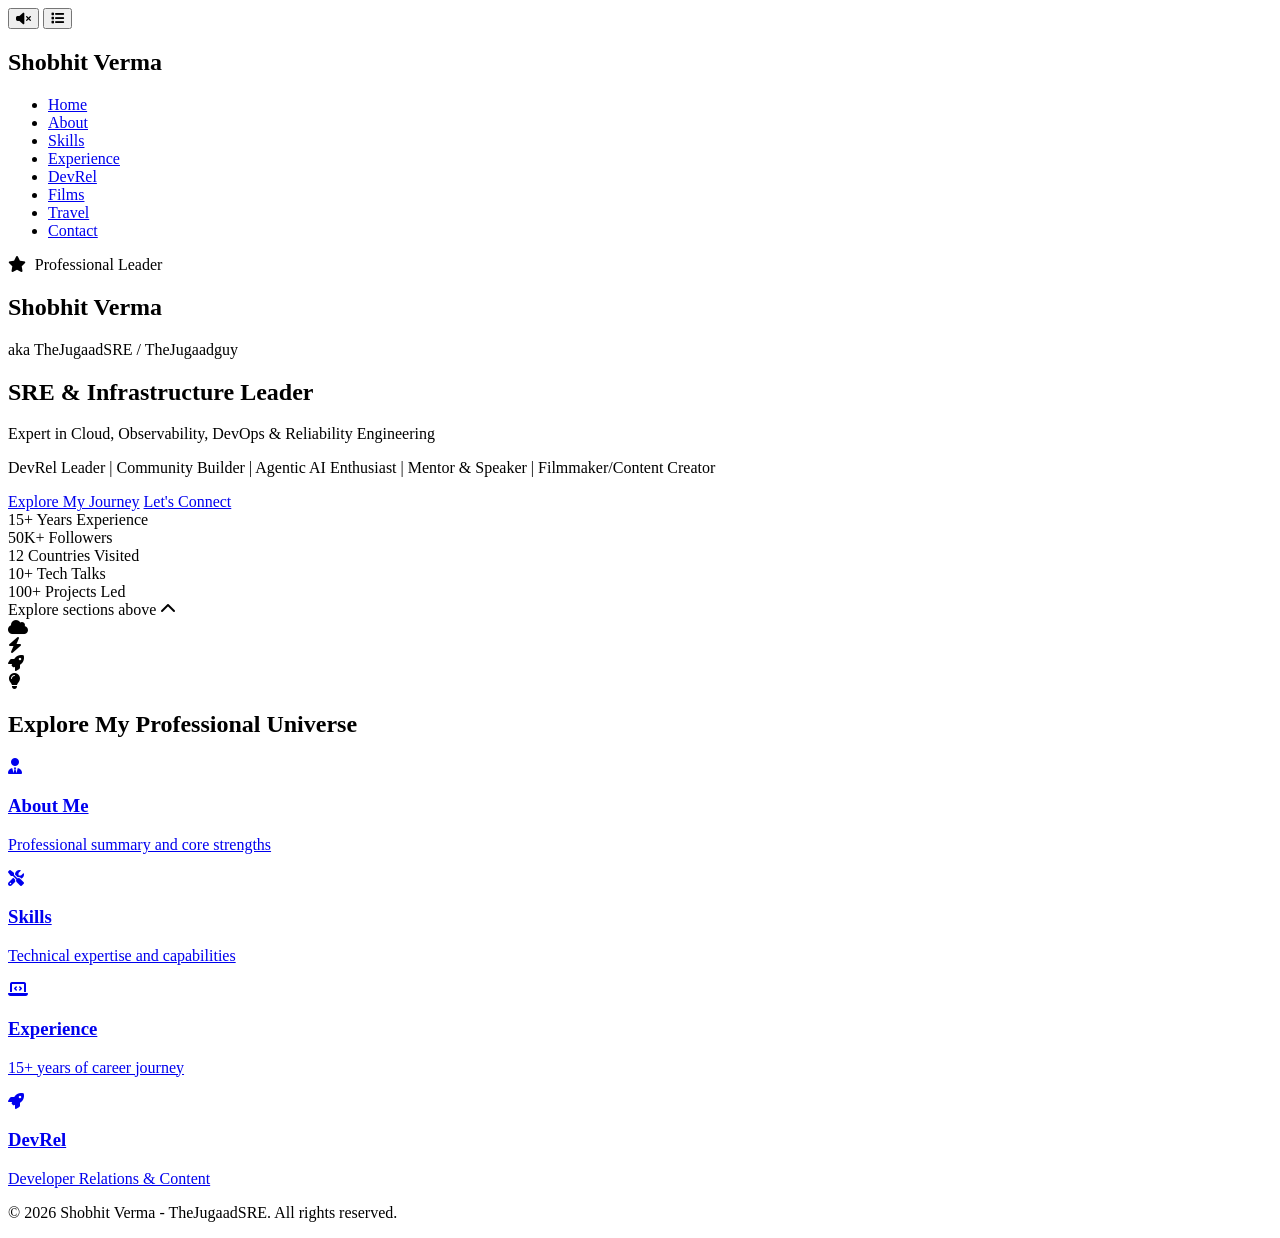
==== index.html @ 7d9fac4e "stats update, gmail privacy, linkedin handle, instagram count" ====
<!DOCTYPE html>
<html lang="en">
<head>
    <meta charset="UTF-8">
    <meta name="viewport" content="width=device-width, initial-scale=1.0">
    <title>Shobhit Verma - TheJugaadSRE | SRE Manager & Content Creator</title>
    <link rel="stylesheet" href="styles.css">
    <link href="https://cdnjs.cloudflare.com/ajax/libs/font-awesome/6.4.0/css/all.min.css" rel="stylesheet">
</head>
<body>
    <!-- Epic Cosmic Background -->
    <div class="cosmic-scene">
        <!-- Deep Space Background -->
        <div class="deep-space"></div>
        
        <!-- Distant Stars -->
        <div class="star-field">
            <div class="star"></div>
            <div class="star"></div>
            <div class="star"></div>
            <div class="star"></div>
            <div class="star"></div>
            <div class="star"></div>
            <div class="star"></div>
            <div class="star"></div>
            <div class="star"></div>
            <div class="star"></div>
            <div class="star"></div>
            <div class="star"></div>
            <div class="star"></div>
            <div class="star"></div>
            <div class="star"></div>
            <div class="star"></div>
            <div class="star"></div>
            <div class="star"></div>
            <div class="star"></div>
            <div class="star"></div>
        </div>
        
        <!-- Solar System -->
        <div class="solar-system">
            <!-- Sun -->
            <div class="sun">
                <div class="sun-core"></div>
                <div class="sun-corona"></div>
            </div>
            
            <!-- Planets -->
            <div class="planet mercury"></div>
            <div class="planet venus"></div>
            <div class="planet earth">
                <div class="moon"></div>
            </div>
            <div class="planet mars"></div>
            <div class="planet jupiter">
                <div class="jupiter-spot"></div>
            </div>
            <div class="planet saturn">
                <div class="saturn-rings"></div>
            </div>
            <div class="planet uranus"></div>
            <div class="planet neptune"></div>
            
            <!-- Asteroid Belt -->
            <div class="asteroid-belt">
                <div class="asteroid"></div>
                <div class="asteroid"></div>
                <div class="asteroid"></div>
                <div class="asteroid"></div>
                <div class="asteroid"></div>
            </div>
        </div>
        
        <!-- Wormhole -->
        <div class="wormhole">
            <div class="wormhole-entrance"></div>
            <div class="wormhole-tunnel"></div>
            <div class="wormhole-exit"></div>
            <div class="wormhole-energy"></div>
            <div class="wormhole-donut"></div>
        </div>
        
        <!-- Black Hole -->
        <div class="blackhole-system">
            <div class="gravitational-lensing"></div>
            <div class="accretion-disk"></div>
            <div class="blackhole-center"></div>
            <div class="event-horizon"></div>
            <div class="hawking-radiation"></div>
        </div>
        
        <!-- Space Phenomena -->
        <div class="nebula"></div>
        <div class="cosmic-dust"></div>
        
        <!-- Moving Elements -->
        <div class="space-particles">
            <div class="particle"></div>
            <div class="particle"></div>
            <div class="particle"></div>
            <div class="particle"></div>
            <div class="particle"></div>
            <div class="particle"></div>
            <div class="particle"></div>
            <div class="particle"></div>
            <div class="particle"></div>
            <div class="particle"></div>
            <div class="particle"></div>
            <div class="particle"></div>
            <div class="particle"></div>
            <div class="particle"></div>
            <div class="particle"></div>
        </div>
        
        <!-- Comets -->
        <div class="comet comet-1">
            <div class="comet-tail"></div>
        </div>
        <div class="comet comet-2">
            <div class="comet-tail"></div>
        </div>
    </div>

    <!-- Advanced Web Audio API System - No HTML5 audio elements needed -->
    
    <!-- Audio Control -->
    <div class="audio-control">
        <button id="audioToggle" class="audio-btn" title="Toggle Space Music">
            <i class="fas fa-volume-mute"></i>
        </button>
        <div class="music-playlist" id="musicPlaylist" style="display: none;">
            <div class="playlist-header"><i class="fas fa-music" style="margin-right:0.3rem;"></i> Cosmic Soundscapes</div>
            <div class="playlist-tracks">
                <div class="track-item" data-track="deep-space"><i class="fas fa-moon" style="margin-right:0.3rem;"></i> Deep Space Humming</div>
                <div class="track-item" data-track="cosmic-winds"><i class="fas fa-wind" style="margin-right:0.3rem;"></i> Cosmic Winds</div>
                <div class="track-item" data-track="stellar-harmony"><i class="fas fa-star" style="margin-right:0.3rem;"></i> Stellar Harmony</div>
                <div class="track-item" data-track="nebula-dreams"><i class="fas fa-star" style="margin-right:0.3rem;"></i> Nebula Dreams</div>
                <div class="track-item" data-track="quantum-pulse"><i class="fas fa-atom" style="margin-right:0.3rem;"></i> Quantum Pulse</div>
            </div>
        </div>
        <button id="playlistToggle" class="playlist-btn" title="Show Playlist">
            <i class="fas fa-list"></i>
        </button>
    </div>

    <!-- Navigation -->
    <nav class="navbar">
        <div class="nav-container">
            <div class="nav-logo">
                <h2>Shobhit Verma</h2>
            </div>
            <ul class="nav-menu">
                <li><a href="index.html">Home</a></li>
                <li><a href="about.html">About</a></li>
                <li><a href="skills.html">Skills</a></li>
                <li><a href="experience.html">Experience</a></li>
                <li><a href="devrel.html">DevRel</a></li>
                <li><a href="films.html">Films</a></li>
                <li><a href="travel.html">Travel</a></li>
                <li><a href="contact.html">Contact</a></li>
            </ul>
            <div class="hamburger">
                <span></span>
                <span></span>
                <span></span>
            </div>
        </div>
    </nav>

    <!-- Hero Section - Main Home Content -->
    <section id="home" class="hero">
        <div class="hero-content">
            <div class="hero-badge">
                <span class="badge-text"><i class="fas fa-star" style="margin-right:0.3rem;"></i> Professional Leader</span>
            </div>
            <h1>Shobhit Verma</h1>
            <div class="hero-brand">
                <span class="brand-aka">aka</span>
                <span class="brand-names">TheJugaadSRE / TheJugaadguy</span>
            </div>
            <h2 class="hero-subtitle">SRE & Infrastructure Leader</h2>
            <div class="hero-headline">
                <p class="headline-main">Expert in <span class="highlight">Cloud</span>, <span class="highlight">Observability</span>, <span class="highlight">DevOps</span> & <span class="highlight">Reliability Engineering</span></p>
                <!-- CHANGED: GenAI Enthusiast → Agentic AI Enthusiast -->
                <p class="headline-sub">DevRel Leader | Community Builder | Agentic AI Enthusiast | Mentor & Speaker | Filmmaker/Content Creator</p>
            </div>
            
            <div class="hero-cta">
                <a href="about.html" class="cta-primary">Explore My Journey</a>
                <a href="contact.html" class="cta-secondary">Let's Connect</a>
            </div>
            
            <div class="hero-stats">
                <div class="stat">
                    <span class="stat-number">15+</span>
                    <span class="stat-label">Years Experience</span>
                </div>
                <div class="stat">
                    <span class="stat-number">50K+</span>
                    <span class="stat-label">Followers</span>
                </div>
                <!-- CHANGED: 12 Countries Visited → 12 Countries Visited + 10+ Tech Talks -->
                <div class="stat">
                    <span class="stat-number">12</span>
                    <span class="stat-label">Countries Visited</span>
                </div>
                <div class="stat">
                    <span class="stat-number">10+</span>
                    <span class="stat-label">Tech Talks</span>
                </div>
                <div class="stat">
                    <span class="stat-number">100+</span>
                    <span class="stat-label">Projects Led</span>
                </div>
            </div>
            
            <div class="hero-scroll">
                <div class="scroll-indicator">
                    <span>Explore sections above</span>
                    <i class="fas fa-chevron-up"></i>
                </div>
            </div>
        </div>
        
        <!-- Floating elements for visual appeal -->
        <div class="floating-elements">
            <div class="float-item" data-speed="2"><i class="fas fa-cloud"></i></div>
            <div class="float-item" data-speed="3"><i class="fas fa-bolt"></i></div>
            <div class="float-item" data-speed="1.5"><i class="fas fa-rocket"></i></div>
            <div class="float-item" data-speed="2.5"><i class="fas fa-lightbulb"></i></div>
        </div>
    </section>

    <!-- Quick Navigation Cards -->
    <section class="quick-nav">
        <div class="container">
            <h2>Explore My Professional Universe</h2>
            <div class="nav-cards">
                <a href="about.html" class="nav-card">
                    <div class="card-icon"><i class="fas fa-user-tie"></i></div><h3>About Me</h3>
                    <p>Professional summary and core strengths</p>
                </a>
                <a href="skills.html" class="nav-card">
                    <div class="card-icon"><i class="fas fa-tools"></i></div><h3>Skills</h3>
                    <p>Technical expertise and capabilities</p>
                </a>
                <a href="experience.html" class="nav-card">
                    <div class="card-icon"><i class="fas fa-laptop-code"></i></div><h3>Experience</h3>
                    <p>15+ years of career journey</p>
                </a>
                <a href="devrel.html" class="nav-card">
                    <div class="card-icon"><i class="fas fa-rocket"></i></div><h3>DevRel</h3>
                    <p>Developer Relations & Content</p>
                </a>
            </div>
        </div>
    </section>

    <!-- Footer -->
    <footer class="footer">
        <div class="container">
            <p>&copy; 2026 Shobhit Verma - TheJugaadSRE. All rights reserved.</p>
        </div>
    </footer>

    <script src="script.js"></script>
    <script src="cosmic-audio.js"></script>
</body>
</html>
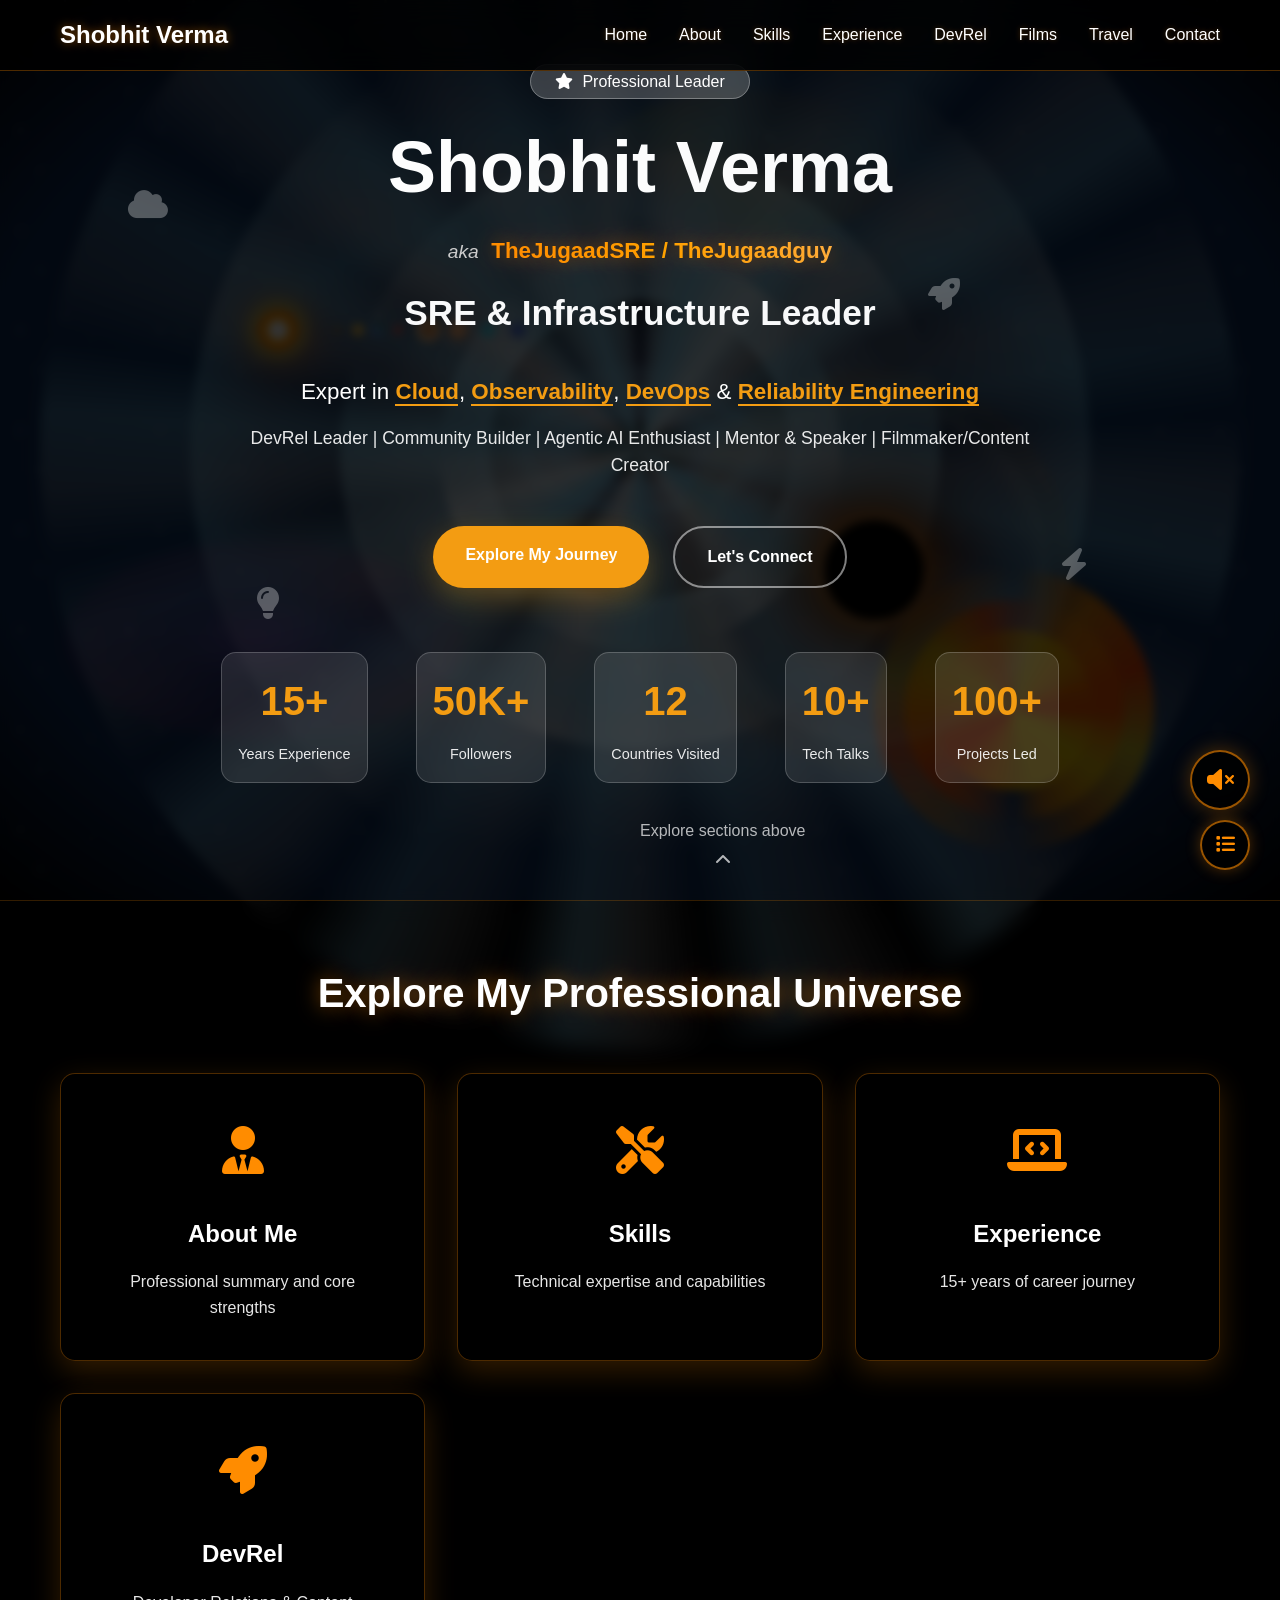
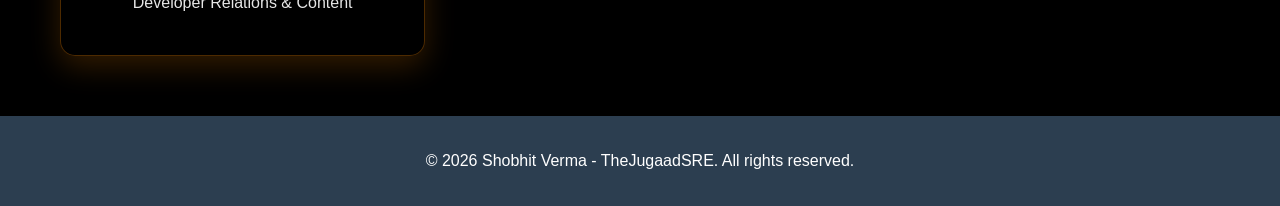
==== commit 5380c9b9: "update 3 files" ====
--- a/index.html
+++ b/index.html
@@ -265,5 +265,23 @@
 
     <script src="script.js"></script>
     <script src="cosmic-audio.js"></script>
+    <script>
+        // Hamburger nav fix
+        (function() {
+            var btn = document.getElementById('hamburger') || document.querySelector('.hamburger');
+            var menu = document.getElementById('navMenu') || document.querySelector('.nav-menu');
+            if (btn && menu) {
+                btn.addEventListener('click', function(e) {
+                    e.stopPropagation();
+                    menu.classList.toggle('active');
+                });
+                document.addEventListener('click', function(e) {
+                    if (!menu.contains(e.target) && !btn.contains(e.target)) {
+                        menu.classList.remove('active');
+                    }
+                });
+            }
+        })();
+    </script>
 </body>
 </html>
--- a/styles.css
+++ b/styles.css
@@ -0,0 +1,6156 @@
+﻿/* Reset and Base Styles */
+* {
+    margin: 0;
+    padding: 0;
+    box-sizing: border-box;
+    text-decoration: none !important;
+}
+
+html {
+    scroll-behavior: smooth;
+    overflow-x: hidden;
+}
+
+body {
+    overflow-x: hidden;
+    overscroll-behavior-y: none;
+}
+
+/* Force remove any strikethrough */
+body, body *, h1, h2, h3, h4, h5, h6, p, span, div, a, button {
+    text-decoration: none !important;
+}
+
+body {
+    font-family: 'Segoe UI', Tahoma, Geneva, Verdana, sans-serif;
+    line-height: 1.6;
+    color: #ffffff;
+    background: #000000;
+    overflow-x: hidden;
+    position: relative;
+    transition: all 0.8s ease;
+    min-height: 100vh;
+    text-decoration: none !important;
+    opacity: 1; /* Make website immediately visible */
+}
+
+/* Additional fix for strikethrough issue */
+* {
+    text-decoration-line: none !important;
+    text-decoration-style: none !important;
+    text-decoration-color: transparent !important;
+}
+
+html {
+    scroll-behavior: smooth;
+    overflow-x: hidden;
+}
+
+body {
+    overflow-x: hidden;
+    overscroll-behavior-y: none;
+}
+
+/* Mood Selection Popup - COMPLETELY REMOVED */
+.mood-popup {
+    display: none !important;
+    visibility: hidden !important;
+    opacity: 0 !important;
+    pointer-events: none !important;
+}
+
+.mood-popup.hidden {
+    display: none !important;
+}
+
+/* Remove all mood popup related styles since we don't need them */
+
+/* Theme Variations */
+body.theme-excited {
+    --primary-color: #ff4757;
+    --secondary-color: #ff6b7a;
+    --accent-color: #ff3742;
+}
+
+body.theme-curious {
+    --primary-color: #3742fa;
+    --secondary-color: #5352ed;
+    --accent-color: #2f3542;
+}
+
+body.theme-focused {
+    --primary-color: #2ed573;
+    --secondary-color: #7bed9f;
+    --accent-color: #1e90ff;
+}
+
+body.theme-creative {
+    --primary-color: #ff6348;
+    --secondary-color: #ff7675;
+    --accent-color: #fd79a8;
+}
+
+body.theme-peaceful {
+    --primary-color: #70a1ff;
+    --secondary-color: #5352ed;
+    --accent-color: #3742fa;
+}
+
+body.theme-adventurous {
+    --primary-color: #ffa502;
+    --secondary-color: #ff6348;
+    --accent-color: #ff4757;
+}
+
+body.theme-nostalgic {
+    --primary-color: #747d8c;
+    --secondary-color: #a4b0be;
+    --accent-color: #57606f;
+}
+
+body.theme-ambitious {
+    --primary-color: #ffd700;
+    --secondary-color: #ffb142;
+    --accent-color: #ff6348;
+}
+
+body.theme-contemplative {
+    --primary-color: #6c5ce7;
+    --secondary-color: #a29bfe;
+    --accent-color: #fd79a8;
+}
+
+body.theme-energetic {
+    --primary-color: #00d2d3;
+    --secondary-color: #7bed9f;
+    --accent-color: #2ed573;
+}
+
+/* Epic Cosmic Scene */
+.cosmic-scene {
+    position: fixed;
+    top: 0;
+    left: 0;
+    width: 100vw;
+    height: 100vh;
+    z-index: -10;
+    overflow: hidden;
+    display: block !important;
+    visibility: visible !important;
+    opacity: 1 !important;
+    background: radial-gradient(ellipse at center, 
+        #0a0a2e 0%, 
+        #16213e 25%, 
+        #0f3460 50%, 
+        #0e2954 75%, 
+        #000000 100%) !important;
+}
+
+/* Deep Space Background */
+.deep-space {
+    position: absolute;
+    width: 100%;
+    height: 100%;
+    background: 
+        radial-gradient(2px 2px at 20px 30px, #eee, transparent),
+        radial-gradient(2px 2px at 40px 70px, rgba(255,255,255,0.8), transparent),
+        radial-gradient(1px 1px at 90px 40px, #fff, transparent),
+        radial-gradient(1px 1px at 130px 80px, rgba(255,255,255,0.6), transparent),
+        radial-gradient(2px 2px at 160px 30px, #ddd, transparent);
+    background-repeat: repeat;
+    background-size: 200px 100px;
+    animation: starTwinkle 4s ease-in-out infinite alternate;
+}
+
+/* Star Field */
+.star-field {
+    position: absolute;
+    width: 100%;
+    height: 100%;
+}
+
+.star {
+    position: absolute;
+    background: white;
+    border-radius: 50%;
+    animation: starPulse 3s ease-in-out infinite alternate;
+}
+
+.star:nth-child(1) { width: 2px; height: 2px; top: 10%; left: 10%; animation-delay: 0s; }
+.star:nth-child(2) { width: 1px; height: 1px; top: 20%; left: 30%; animation-delay: 0.5s; }
+.star:nth-child(3) { width: 3px; height: 3px; top: 15%; left: 60%; animation-delay: 1s; }
+.star:nth-child(4) { width: 2px; height: 2px; top: 40%; left: 20%; animation-delay: 1.5s; }
+.star:nth-child(5) { width: 1px; height: 1px; top: 60%; left: 80%; animation-delay: 2s; }
+.star:nth-child(6) { width: 2px; height: 2px; top: 80%; left: 40%; animation-delay: 2.5s; }
+.star:nth-child(7) { width: 1px; height: 1px; top: 30%; left: 90%; animation-delay: 0.3s; }
+.star:nth-child(8) { width: 3px; height: 3px; top: 70%; left: 10%; animation-delay: 0.8s; }
+.star:nth-child(9) { width: 2px; height: 2px; top: 50%; left: 50%; animation-delay: 1.3s; }
+.star:nth-child(10) { width: 1px; height: 1px; top: 90%; left: 70%; animation-delay: 1.8s; }
+.star:nth-child(11) { width: 2px; height: 2px; top: 5%; left: 80%; animation-delay: 0.2s; }
+.star:nth-child(12) { width: 1px; height: 1px; top: 25%; left: 15%; animation-delay: 0.7s; }
+.star:nth-child(13) { width: 3px; height: 3px; top: 45%; left: 75%; animation-delay: 1.2s; }
+.star:nth-child(14) { width: 2px; height: 2px; top: 65%; left: 35%; animation-delay: 1.7s; }
+.star:nth-child(15) { width: 1px; height: 1px; top: 85%; left: 85%; animation-delay: 2.2s; }
+.star:nth-child(16) { width: 2px; height: 2px; top: 35%; left: 5%; animation-delay: 0.4s; }
+.star:nth-child(17) { width: 1px; height: 1px; top: 55%; left: 65%; animation-delay: 0.9s; }
+.star:nth-child(18) { width: 3px; height: 3px; top: 75%; left: 25%; animation-delay: 1.4s; }
+.star:nth-child(19) { width: 2px; height: 2px; top: 95%; left: 55%; animation-delay: 1.9s; }
+.star:nth-child(20) { width: 1px; height: 1px; top: 15%; left: 45%; animation-delay: 2.4s; }
+
+/* Solar System */
+.solar-system {
+    position: absolute;
+    top: 20%;
+    left: 10%;
+    width: 300px;
+    height: 300px;
+    animation: solarSystemRotation 60s linear infinite;
+    display: block !important;
+    visibility: visible !important;
+    opacity: 1 !important;
+    z-index: -5;
+    will-change: transform;
+    transform: translateZ(0);
+}
+
+/* Sun */
+.sun {
+    position: absolute;
+    top: 50%;
+    left: 50%;
+    width: 40px;
+    height: 40px;
+    transform: translate(-50%, -50%);
+    border-radius: 50%;
+    background: radial-gradient(circle, #ffeb3b 0%, #ff9800 50%, #ff5722 100%);
+    box-shadow: 
+        0 0 20px #ffeb3b,
+        0 0 40px #ff9800,
+        0 0 60px #ff5722;
+    animation: sunPulse 3s ease-in-out infinite alternate;
+}
+
+.sun-core {
+    position: absolute;
+    top: 50%;
+    left: 50%;
+    width: 20px;
+    height: 20px;
+    transform: translate(-50%, -50%);
+    border-radius: 50%;
+    background: #fff;
+    animation: sunCorePulse 2s ease-in-out infinite alternate;
+}
+
+.sun-corona {
+    position: absolute;
+    top: 50%;
+    left: 50%;
+    width: 60px;
+    height: 60px;
+    transform: translate(-50%, -50%);
+    border-radius: 50%;
+    background: radial-gradient(circle, transparent 60%, rgba(255, 235, 59, 0.3) 70%, transparent 80%);
+    animation: coronaFlicker 4s ease-in-out infinite;
+}
+
+/* Planets */
+.planet {
+    position: absolute;
+    border-radius: 50%;
+    top: 50%;
+    left: 50%;
+    transform-origin: center;
+}
+
+.mercury {
+    width: 8px;
+    height: 8px;
+    background: #8c7853;
+    animation: planetOrbit 10s linear infinite;
+    transform: translate(-50%, -50%) rotate(0deg) translateX(60px) rotate(0deg);
+}
+
+.venus {
+    width: 12px;
+    height: 12px;
+    background: #ffc649;
+    animation: planetOrbit 15s linear infinite;
+    transform: translate(-50%, -50%) rotate(0deg) translateX(80px) rotate(0deg);
+}
+
+.earth {
+    width: 14px;
+    height: 14px;
+    background: linear-gradient(45deg, #6b93d6 0%, #4d84c4 50%, #2e7d32 100%);
+    animation: planetOrbit 20s linear infinite;
+    transform: translate(-50%, -50%) rotate(0deg) translateX(100px) rotate(0deg);
+}
+
+.moon {
+    position: absolute;
+    width: 4px;
+    height: 4px;
+    background: #c0c0c0;
+    border-radius: 50%;
+    top: -10px;
+    left: 50%;
+    transform: translateX(-50%);
+    animation: moonOrbit 2s linear infinite;
+}
+
+.mars {
+    width: 10px;
+    height: 10px;
+    background: #cd5c5c;
+    animation: planetOrbit 25s linear infinite;
+    transform: translate(-50%, -50%) rotate(0deg) translateX(120px) rotate(0deg);
+}
+
+.jupiter {
+    width: 24px;
+    height: 24px;
+    background: linear-gradient(45deg, #d8ca9d 0%, #fab27b 50%, #c99039 100%);
+    animation: planetOrbit 35s linear infinite;
+    transform: translate(-50%, -50%) rotate(0deg) translateX(150px) rotate(0deg);
+}
+
+.jupiter-spot {
+    position: absolute;
+    width: 8px;
+    height: 6px;
+    background: #8b4513;
+    border-radius: 50%;
+    top: 40%;
+    left: 30%;
+    animation: jupiterStormRotation 3s linear infinite;
+}
+
+.saturn {
+    width: 20px;
+    height: 20px;
+    background: #fab27b;
+    animation: planetOrbit 45s linear infinite;
+    transform: translate(-50%, -50%) rotate(0deg) translateX(180px) rotate(0deg);
+}
+
+.saturn-rings {
+    position: absolute;
+    width: 35px;
+    height: 35px;
+    border: 2px solid rgba(255, 255, 255, 0.6);
+    border-radius: 50%;
+    top: 50%;
+    left: 50%;
+    transform: translate(-50%, -50%);
+    animation: ringsRotation 8s linear infinite;
+}
+
+.uranus {
+    width: 16px;
+    height: 16px;
+    background: #4fd0e7;
+    animation: planetOrbit 55s linear infinite;
+    transform: translate(-50%, -50%) rotate(0deg) translateX(210px) rotate(0deg);
+}
+
+.neptune {
+    width: 15px;
+    height: 15px;
+    background: #4b70dd;
+    animation: planetOrbit 65s linear infinite;
+    transform: translate(-50%, -50%) rotate(0deg) translateX(240px) rotate(0deg);
+}
+
+/* Asteroid Belt */
+.asteroid-belt {
+    position: absolute;
+    top: 50%;
+    left: 50%;
+    width: 280px;
+    height: 280px;
+    transform: translate(-50%, -50%);
+    border-radius: 50%;
+    animation: asteroidBeltRotation 30s linear infinite;
+}
+
+.asteroid {
+    position: absolute;
+    width: 3px;
+    height: 3px;
+    background: #8c7853;
+    border-radius: 50%;
+}
+
+.asteroid:nth-child(1) { top: 0%; left: 50%; }
+.asteroid:nth-child(2) { top: 25%; left: 85%; }
+.asteroid:nth-child(3) { top: 75%; left: 85%; }
+.asteroid:nth-child(4) { top: 100%; left: 50%; }
+.asteroid:nth-child(5) { top: 50%; left: 15%; }
+
+/* Theme-based Black Hole Variations */
+body.theme-excited .blackhole-background {
+    background: radial-gradient(circle at center, 
+        transparent 0%, transparent 15%, 
+        rgba(255, 71, 87, 0.2) 20%, rgba(255, 107, 122, 0.3) 25%, 
+        rgba(255, 55, 66, 0.4) 35%, rgba(139, 69, 19, 0.4) 50%, 
+        rgba(0, 0, 0, 0.8) 70%, #000000 100%);
+    animation-duration: 15s;
+}
+
+body.theme-curious .blackhole-background {
+    background: radial-gradient(circle at center, 
+        transparent 0%, transparent 15%, 
+        rgba(55, 66, 250, 0.2) 20%, rgba(83, 82, 237, 0.3) 25%, 
+        rgba(47, 53, 66, 0.4) 35%, rgba(25, 25, 112, 0.4) 50%, 
+        rgba(0, 0, 0, 0.8) 70%, #000000 100%);
+    animation-duration: 25s;
+}
+
+body.theme-focused .blackhole-background {
+    background: radial-gradient(circle at center, 
+        transparent 0%, transparent 15%, 
+        rgba(46, 213, 115, 0.2) 20%, rgba(123, 237, 159, 0.3) 25%, 
+        rgba(30, 144, 255, 0.4) 35%, rgba(25, 25, 112, 0.4) 50%, 
+        rgba(0, 0, 0, 0.8) 70%, #000000 100%);
+    animation-duration: 30s;
+}
+
+body.theme-creative .blackhole-background {
+    background: radial-gradient(circle at center, 
+        transparent 0%, transparent 15%, 
+        rgba(255, 99, 72, 0.2) 20%, rgba(255, 118, 117, 0.3) 25%, 
+        rgba(253, 121, 168, 0.4) 35%, rgba(139, 69, 19, 0.4) 50%, 
+        rgba(0, 0, 0, 0.8) 70%, #000000 100%);
+    animation-duration: 18s;
+}
+
+body.theme-peaceful .blackhole-background {
+    background: radial-gradient(circle at center, 
+        transparent 0%, transparent 15%, 
+        rgba(112, 161, 255, 0.2) 20%, rgba(83, 82, 237, 0.3) 25%, 
+        rgba(55, 66, 250, 0.4) 35%, rgba(25, 25, 112, 0.4) 50%, 
+        rgba(0, 0, 0, 0.8) 70%, #000000 100%);
+    animation-duration: 35s;
+}
+
+body.theme-adventurous .blackhole-background {
+    background: radial-gradient(circle at center, 
+        transparent 0%, transparent 15%, 
+        rgba(255, 165, 2, 0.2) 20%, rgba(255, 99, 72, 0.3) 25%, 
+        rgba(255, 71, 87, 0.4) 35%, rgba(139, 69, 19, 0.4) 50%, 
+        rgba(0, 0, 0, 0.8) 70%, #000000 100%);
+    animation-duration: 12s;
+}
+
+body.theme-nostalgic .blackhole-background {
+    background: radial-gradient(circle at center, 
+        transparent 0%, transparent 15%, 
+        rgba(116, 125, 140, 0.2) 20%, rgba(164, 176, 190, 0.3) 25%, 
+        rgba(87, 96, 111, 0.4) 35%, rgba(25, 25, 112, 0.4) 50%, 
+        rgba(0, 0, 0, 0.8) 70%, #000000 100%);
+    animation-duration: 40s;
+}
+
+body.theme-ambitious .blackhole-background {
+    background: radial-gradient(circle at center, 
+        transparent 0%, transparent 15%, 
+        rgba(255, 215, 0, 0.2) 20%, rgba(255, 177, 66, 0.3) 25%, 
+        rgba(255, 99, 72, 0.4) 35%, rgba(139, 69, 19, 0.4) 50%, 
+        rgba(0, 0, 0, 0.8) 70%, #000000 100%);
+    animation-duration: 10s;
+}
+
+body.theme-contemplative .blackhole-background {
+    background: radial-gradient(circle at center, 
+        transparent 0%, transparent 15%, 
+        rgba(108, 92, 231, 0.2) 20%, rgba(162, 155, 254, 0.3) 25%, 
+        rgba(253, 121, 168, 0.4) 35%, rgba(25, 25, 112, 0.4) 50%, 
+        rgba(0, 0, 0, 0.8) 70%, #000000 100%);
+    animation-duration: 45s;
+}
+
+body.theme-energetic .blackhole-background {
+    background: radial-gradient(circle at center, 
+        transparent 0%, transparent 15%, 
+        rgba(0, 210, 211, 0.2) 20%, rgba(123, 237, 159, 0.3) 25%, 
+        rgba(46, 213, 115, 0.4) 35%, rgba(25, 25, 112, 0.4) 50%, 
+        rgba(0, 0, 0, 0.8) 70%, #000000 100%);
+    animation-duration: 8s;
+}
+
+.blackhole-center {
+    position: absolute;
+    top: 50%;
+    left: 50%;
+    width: 300px;
+    height: 300px;
+    transform: translate(-50%, -50%);
+    background: radial-gradient(circle, 
+        #000000 0%, 
+        #000000 40%, 
+        rgba(0, 0, 0, 0.9) 50%, 
+        rgba(255, 140, 0, 0.1) 60%,
+        transparent 70%);
+    border-radius: 50%;
+    animation: blackholePulse 3s ease-in-out infinite alternate;
+    box-shadow: 
+        0 0 100px rgba(0, 0, 0, 1),
+        0 0 200px rgba(0, 0, 0, 0.8),
+        inset 0 0 100px rgba(0, 0, 0, 1);
+    display: block !important;
+    visibility: visible !important;
+    opacity: 1 !important;
+}
+
+.accretion-disk {
+    position: absolute;
+    top: 50%;
+    left: 50%;
+    width: 800px;
+    height: 800px;
+    transform: translate(-50%, -50%);
+    border-radius: 50%;
+    background: conic-gradient(
+        from 0deg,
+        transparent 0%,
+        rgba(255, 140, 0, 0.6) 10%,
+        rgba(255, 69, 0, 0.8) 20%,
+        rgba(255, 215, 0, 0.7) 30%,
+        rgba(255, 140, 0, 0.6) 40%,
+        transparent 50%,
+        rgba(255, 140, 0, 0.4) 60%,
+        rgba(255, 69, 0, 0.6) 70%,
+        rgba(255, 215, 0, 0.5) 80%,
+        rgba(255, 140, 0, 0.4) 90%,
+        transparent 100%
+    );
+    animation: accretionSpin 8s linear infinite;
+    filter: blur(2px);
+    will-change: transform;
+    transform: translateZ(0);
+}
+
+.accretion-disk::before {
+    content: '';
+    position: absolute;
+    top: 50%;
+    left: 50%;
+    width: 600px;
+    height: 600px;
+    transform: translate(-50%, -50%);
+    border-radius: 50%;
+    background: conic-gradient(
+        from 180deg,
+        transparent 0%,
+        rgba(255, 69, 0, 0.7) 15%,
+        rgba(255, 140, 0, 0.9) 25%,
+        rgba(255, 215, 0, 0.8) 35%,
+        rgba(255, 69, 0, 0.7) 45%,
+        transparent 55%,
+        rgba(255, 140, 0, 0.5) 65%,
+        rgba(255, 69, 0, 0.7) 75%,
+        rgba(255, 215, 0, 0.6) 85%,
+        rgba(255, 140, 0, 0.5) 95%,
+        transparent 100%
+    );
+    animation: accretionSpin 12s linear infinite reverse;
+    filter: blur(1px);
+}
+
+.accretion-disk::after {
+    content: '';
+    position: absolute;
+    top: 50%;
+    left: 50%;
+    width: 400px;
+    height: 400px;
+    transform: translate(-50%, -50%);
+    border-radius: 50%;
+    background: conic-gradient(
+        from 90deg,
+        transparent 0%,
+        rgba(255, 215, 0, 0.8) 20%,
+        rgba(255, 140, 0, 1) 30%,
+        rgba(255, 69, 0, 0.9) 40%,
+        transparent 50%,
+        rgba(255, 140, 0, 0.6) 70%,
+        rgba(255, 215, 0, 0.7) 80%,
+        transparent 100%
+    );
+    animation: accretionSpin 6s linear infinite;
+}
+
+.gravitational-lensing {
+    position: absolute;
+    top: 50%;
+    left: 50%;
+    width: 800px;
+    height: 800px;
+    transform: translate(-50%, -50%);
+    border-radius: 50%;
+    background: radial-gradient(circle,
+        transparent 0%,
+        rgba(255, 255, 255, 0.05) 40%,
+        rgba(135, 206, 235, 0.1) 60%,
+        transparent 80%
+    );
+    animation: lensingEffect 15s ease-in-out infinite;
+}
+
+.space-particles {
+    position: absolute;
+    width: 100%;
+    height: 100%;
+    overflow: hidden;
+}
+
+.particle {
+    position: absolute;
+    background: rgba(255, 255, 255, 0.8);
+    border-radius: 50%;
+    animation: particleFloat 10s linear infinite;
+}
+
+.particle:nth-child(1) { width: 2px; height: 2px; left: 10%; animation-delay: 0s; }
+.particle:nth-child(2) { width: 3px; height: 3px; left: 20%; animation-delay: 1s; }
+.particle:nth-child(3) { width: 1px; height: 1px; left: 30%; animation-delay: 2s; }
+.particle:nth-child(4) { width: 2px; height: 2px; left: 40%; animation-delay: 3s; }
+.particle:nth-child(5) { width: 3px; height: 3px; left: 50%; animation-delay: 4s; }
+.particle:nth-child(6) { width: 1px; height: 1px; left: 60%; animation-delay: 5s; }
+.particle:nth-child(7) { width: 2px; height: 2px; left: 70%; animation-delay: 6s; }
+.particle:nth-child(8) { width: 3px; height: 3px; left: 80%; animation-delay: 7s; }
+.particle:nth-child(9) { width: 1px; height: 1px; left: 90%; animation-delay: 8s; }
+.particle:nth-child(10) { width: 2px; height: 2px; left: 15%; animation-delay: 9s; }
+
+.event-horizon {
+    position: absolute;
+    top: 50%;
+    left: 50%;
+    width: 180px;
+    height: 180px;
+    transform: translate(-50%, -50%);
+    border-radius: 50%;
+    background: radial-gradient(circle, 
+        #000000 0%, 
+        #000000 70%, 
+        rgba(255, 140, 0, 0.2) 80%, 
+        rgba(255, 69, 0, 0.1) 90%, 
+        transparent 100%);
+    box-shadow: 
+        0 0 80px rgba(255, 140, 0, 0.8),
+        0 0 160px rgba(255, 69, 0, 0.6),
+        0 0 240px rgba(255, 140, 0, 0.4),
+        inset 0 0 80px rgba(0, 0, 0, 1);
+    animation: eventHorizonPulse 4s ease-in-out infinite;
+    z-index: 10;
+    display: block !important;
+    visibility: visible !important;
+    opacity: 1 !important;
+}
+
+@keyframes blackholeRotation {
+    from { transform: rotate(0deg); }
+    to { transform: rotate(360deg); }
+}
+
+@keyframes blackholePulse {
+    0% { transform: translate(-50%, -50%) scale(1); }
+    100% { transform: translate(-50%, -50%) scale(1.1); }
+}
+
+@keyframes accretionSpin {
+    from { transform: translate(-50%, -50%) rotate(0deg); }
+    to { transform: translate(-50%, -50%) rotate(360deg); }
+}
+
+@keyframes lensingEffect {
+    0%, 100% { 
+        transform: translate(-50%, -50%) scale(1);
+        opacity: 0.3;
+    }
+    50% { 
+        transform: translate(-50%, -50%) scale(1.2);
+        opacity: 0.6;
+    }
+}
+
+@keyframes particleFloat {
+    0% {
+        transform: translateY(100vh) translateX(0px);
+        opacity: 0;
+    }
+    10% {
+        opacity: 1;
+    }
+    90% {
+        opacity: 1;
+    }
+    100% {
+        transform: translateY(-100px) translateX(50px);
+        opacity: 0;
+    }
+}
+
+@keyframes eventHorizonPulse {
+    0%, 100% {
+        box-shadow: 
+            0 0 50px rgba(255, 140, 0, 0.5),
+            inset 0 0 50px rgba(0, 0, 0, 1);
+    }
+    50% {
+        box-shadow: 
+            0 0 80px rgba(255, 140, 0, 0.8),
+            0 0 120px rgba(255, 69, 0, 0.4),
+            inset 0 0 50px rgba(0, 0, 0, 1);
+    }
+}
+
+@keyframes fadeIn {
+    from { opacity: 0; transform: scale(0.9); }
+    to { opacity: 1; transform: scale(1); }
+}
+
+@keyframes fadeOut {
+    from { opacity: 1; transform: scale(1); }
+    to { opacity: 0; transform: scale(0.9); }
+}
+
+@keyframes slideIn {
+    from { transform: translateY(-100px); opacity: 0; }
+    to { transform: translateY(0); opacity: 1; }
+}
+
+@keyframes slideOut {
+    from { transform: translateY(0); opacity: 1; }
+    to { transform: translateY(-100px); opacity: 0; }
+}
+
+/* Welcome Toast */
+.welcome-toast {
+    position: fixed;
+    top: 100px;
+    right: 20px;
+    background: linear-gradient(135deg, rgba(0, 0, 0, 0.9), rgba(0, 0, 0, 0.7));
+    color: white;
+    padding: 1.5rem;
+    border-radius: 15px;
+    border: 1px solid var(--primary-color, #ff8c00);
+    box-shadow: 0 10px 30px rgba(0, 0, 0, 0.3);
+    z-index: 9999;
+    max-width: 350px;
+    animation: slideIn 0.5s ease;
+    backdrop-filter: blur(10px);
+}
+
+.toast-content p {
+    margin: 0;
+    font-size: 1rem;
+    line-height: 1.5;
+    text-shadow: 0 0 10px var(--primary-color, #ff8c00);
+}
+
+/* Audio Control */
+.audio-control {
+    position: fixed;
+    bottom: 30px;
+    right: 30px;
+    z-index: 1000;
+    display: flex;
+    flex-direction: column;
+    align-items: flex-end;
+    gap: 10px;
+}
+
+.audio-btn {
+    width: 60px;
+    height: 60px;
+    border-radius: 50%;
+    border: 2px solid rgba(255, 140, 0, 0.6);
+    background: rgba(0, 0, 0, 0.8);
+    color: #ff8c00;
+    font-size: 1.5rem;
+    cursor: pointer;
+    transition: all 0.3s ease;
+    backdrop-filter: blur(10px);
+    box-shadow: 0 0 20px rgba(255, 140, 0, 0.3);
+}
+
+.audio-btn:hover {
+    transform: scale(1.1);
+    box-shadow: 0 0 30px rgba(255, 140, 0, 0.6);
+    border-color: #ff8c00;
+}
+
+.audio-btn.muted {
+    color: #666;
+    border-color: #666;
+    box-shadow: 0 0 10px rgba(102, 102, 102, 0.3);
+}
+
+.playlist-btn {
+    width: 50px;
+    height: 50px;
+    border-radius: 50%;
+    border: 2px solid rgba(255, 140, 0, 0.6);
+    background: rgba(0, 0, 0, 0.8);
+    color: #ff8c00;
+    font-size: 1.2rem;
+    cursor: pointer;
+    transition: all 0.3s ease;
+    backdrop-filter: blur(10px);
+    box-shadow: 0 0 15px rgba(255, 140, 0, 0.3);
+}
+
+.playlist-btn:hover {
+    transform: scale(1.1);
+    box-shadow: 0 0 25px rgba(255, 140, 0, 0.6);
+    border-color: #ff8c00;
+}
+
+.music-playlist {
+    background: rgba(0, 0, 0, 0.9);
+    border: 2px solid rgba(255, 140, 0, 0.6);
+    border-radius: 15px;
+    padding: 1rem;
+    backdrop-filter: blur(15px);
+    box-shadow: 0 10px 30px rgba(0, 0, 0, 0.5);
+    min-width: 200px;
+    animation: slideInFromRight 0.3s ease;
+}
+
+.playlist-header {
+    color: #ff8c00;
+    font-weight: 600;
+    margin-bottom: 0.5rem;
+    text-align: center;
+    font-size: 0.9rem;
+}
+
+.playlist-tracks {
+    display: flex;
+    flex-direction: column;
+    gap: 0.5rem;
+}
+
+.track-item {
+    color: #ffffff;
+    padding: 0.5rem;
+    border-radius: 8px;
+    cursor: pointer;
+    transition: all 0.3s ease;
+    font-size: 0.8rem;
+    background: rgba(255, 140, 0, 0.1);
+    border: 1px solid rgba(255, 140, 0, 0.3);
+}
+
+.track-item:hover {
+    background: rgba(255, 140, 0, 0.2);
+    transform: translateX(-3px);
+    border-color: rgba(255, 140, 0, 0.6);
+}
+
+.track-item.active {
+    background: rgba(255, 140, 0, 0.3);
+    border-color: #ff8c00;
+    color: #ff8c00;
+    box-shadow: 0 0 15px rgba(255, 140, 0, 0.5);
+    transform: translateX(-3px);
+}
+
+.track-item.active::before {
+    content: 'ðŸŽµ ';
+    animation: pulse 1s ease-in-out infinite;
+}
+
+@keyframes pulse {
+    0%, 100% { opacity: 1; }
+    50% { opacity: 0.5; }
+}
+
+@keyframes slideInFromRight {
+    from {
+        transform: translateX(100%);
+        opacity: 0;
+    }
+    to {
+        transform: translateX(0);
+        opacity: 1;
+    }
+}
+
+/* Enhanced Black Hole Gravitational Effects */
+.gravitational-lensing {
+    position: absolute;
+    top: 50%;
+    left: 50%;
+    width: 1000px;
+    height: 1000px;
+    transform: translate(-50%, -50%);
+    border-radius: 50%;
+    background: radial-gradient(circle,
+        transparent 0%,
+        rgba(255, 255, 255, 0.02) 30%,
+        rgba(135, 206, 235, 0.05) 50%,
+        rgba(255, 140, 0, 0.08) 70%,
+        transparent 90%
+    );
+    animation: lensingEffect 15s ease-in-out infinite;
+    filter: blur(3px);
+}
+
+/* Additional Black Hole Layers for Depth */
+.blackhole-background::before {
+    content: '';
+    position: absolute;
+    top: 50%;
+    left: 50%;
+    width: 1200px;
+    height: 1200px;
+    transform: translate(-50%, -50%);
+    border-radius: 50%;
+    background: radial-gradient(circle,
+        transparent 0%,
+        transparent 20%,
+        rgba(255, 140, 0, 0.05) 40%,
+        rgba(255, 69, 0, 0.1) 60%,
+        rgba(0, 0, 0, 0.3) 80%,
+        rgba(0, 0, 0, 0.8) 100%
+    );
+    animation: blackholeRotation 25s linear infinite reverse;
+    z-index: -1;
+}
+
+.blackhole-background::after {
+    content: '';
+    position: absolute;
+    top: 50%;
+    left: 50%;
+    width: 1500px;
+    height: 1500px;
+    transform: translate(-50%, -50%);
+    border-radius: 50%;
+    background: radial-gradient(circle,
+        transparent 0%,
+        transparent 30%,
+        rgba(255, 140, 0, 0.03) 50%,
+        rgba(0, 0, 0, 0.2) 70%,
+        rgba(0, 0, 0, 0.6) 90%,
+        #000000 100%
+    );
+    animation: blackholeRotation 35s linear infinite;
+    z-index: -2;
+}
+
+/* Responsive Design for Mood Popup */
+@media (max-width: 768px) {
+    .mood-popup-content {
+        padding: 2rem;
+        margin: 1rem;
+    }
+    
+    .mood-header h2 {
+        font-size: 2rem;
+    }
+    
+    .welcome-toast {
+        right: 10px;
+        left: 10px;
+        max-width: none;
+    }
+    
+    .audio-control {
+        bottom: 20px;
+        right: 20px;
+    }
+    
+    .audio-btn {
+        width: 50px;
+        height: 50px;
+        font-size: 1.2rem;
+    }
+}
+
+.container {
+    max-width: 1200px;
+    margin: 0 auto;
+    padding: 0 20px;
+}
+
+/* Navigation */
+.navbar {
+    position: fixed;
+    top: 0;
+    width: 100%;
+    background: rgba(0, 0, 0, 0.8);
+    backdrop-filter: blur(15px);
+    z-index: 1000;
+    padding: 1rem 0;
+    transition: all 0.3s ease;
+    border-bottom: 1px solid rgba(255, 140, 0, 0.3);
+}
+
+.nav-container {
+    max-width: 1200px;
+    margin: 0 auto;
+    padding: 0 20px;
+    display: flex;
+    justify-content: space-between;
+    align-items: center;
+}
+
+.nav-logo h2 {
+    color: #ffffff;
+    font-weight: 700;
+    text-shadow: 0 0 10px rgba(255, 140, 0, 0.5);
+}
+
+.nav-menu {
+    display: flex;
+    list-style: none;
+    gap: 2rem;
+}
+
+.nav-menu a {
+    text-decoration: none;
+    color: #ffffff;
+    font-weight: 500;
+    transition: all 0.3s ease;
+    text-shadow: 0 0 5px rgba(255, 140, 0, 0.3);
+}
+
+.nav-menu a:hover {
+    color: #ff8c00;
+    text-shadow: 0 0 15px rgba(255, 140, 0, 0.8);
+}
+
+.hamburger {
+    display: none;
+    flex-direction: column;
+    cursor: pointer;
+}
+
+.hamburger span {
+    width: 25px;
+    height: 3px;
+    background: #333;
+    margin: 3px 0;
+    transition: 0.3s;
+}
+/* Hero Section */
+.hero {
+    height: 100vh;
+    background: rgba(0, 0, 0, 0.8);
+    display: flex;
+    align-items: center;
+    justify-content: center;
+    text-align: center;
+    color: white;
+    position: relative;
+    overflow: hidden;
+    backdrop-filter: blur(5px);
+}
+
+.hero-badge {
+    margin-bottom: 1rem;
+    animation: fadeInUp 1s ease;
+}
+
+.badge-text {
+    background: rgba(255, 255, 255, 0.2);
+    padding: 0.5rem 1.5rem;
+    border-radius: 25px;
+    font-size: 1rem;
+    font-weight: 500;
+    backdrop-filter: blur(10px);
+    border: 1px solid rgba(255, 255, 255, 0.3);
+}
+
+.hero-content h1 {
+    font-size: 4.5rem;
+    font-weight: 700;
+    margin-bottom: 0.5rem;
+    animation: fadeInUp 1s ease 0.1s both;
+    background: linear-gradient(45deg, #fff, #f8f9fa);
+    -webkit-background-clip: text;
+    -webkit-text-fill-color: transparent;
+    background-clip: text;
+}
+
+.hero-brand {
+    margin: 0.5rem 0 1rem 0;
+    animation: fadeInUp 1s ease 0.15s both;
+}
+
+.brand-aka {
+    font-size: 1.2rem;
+    color: #cccccc;
+    font-style: italic;
+    margin-right: 0.5rem;
+}
+
+.brand-names {
+    font-size: 1.4rem;
+    font-weight: 600;
+    background: linear-gradient(45deg, #ff8c00, #ffa500, #ffb347);
+    -webkit-background-clip: text;
+    -webkit-text-fill-color: transparent;
+    background-clip: text;
+    text-shadow: 0 0 20px rgba(255, 140, 0, 0.5);
+    animation: brandGlow 3s ease-in-out infinite alternate;
+    will-change: opacity;
+}
+
+.hero-subtitle {
+    font-size: 2.2rem;
+    font-weight: 600;
+    margin-bottom: 2rem;
+    color: #f8f9fa;
+    animation: fadeInUp 1s ease 0.2s both;
+}
+
+.hero-headline {
+    max-width: 800px;
+    margin: 0 auto 3rem;
+    animation: fadeInUp 1s ease 0.3s both;
+}
+
+.headline-main {
+    font-size: 1.4rem;
+    margin-bottom: 1rem;
+    line-height: 1.6;
+}
+
+.headline-sub {
+    font-size: 1.1rem;
+    opacity: 0.9;
+    line-height: 1.5;
+}
+
+.highlight {
+    color: #f39c12;
+    font-weight: 600;
+    position: relative;
+}
+
+.highlight::after {
+    content: '';
+    position: absolute;
+    bottom: -2px;
+    left: 0;
+    width: 100%;
+    height: 2px;
+    background: #f39c12;
+    transform: scaleX(0);
+    animation: highlightGrow 2s ease 1s both;
+}
+
+.hero-cta {
+    display: flex;
+    justify-content: center;
+    gap: 1.5rem;
+    margin-bottom: 4rem;
+    animation: fadeInUp 1s ease 0.4s both;
+}
+
+.cta-primary, .cta-secondary {
+    padding: 1rem 2rem;
+    border-radius: 50px;
+    text-decoration: none;
+    font-weight: 600;
+    transition: all 0.3s ease;
+    position: relative;
+    overflow: hidden;
+}
+
+.cta-primary {
+    background: #f39c12;
+    color: white;
+    box-shadow: 0 10px 30px rgba(243, 156, 18, 0.3);
+}
+
+.cta-primary:hover {
+    transform: translateY(-3px);
+    box-shadow: 0 15px 40px rgba(243, 156, 18, 0.4);
+}
+
+.cta-secondary {
+    background: transparent;
+    color: white;
+    border: 2px solid rgba(255, 255, 255, 0.5);
+    backdrop-filter: blur(10px);
+}
+
+.cta-secondary:hover {
+    background: rgba(255, 255, 255, 0.1);
+    border-color: white;
+    transform: translateY(-3px);
+}
+
+.hero-stats {
+    display: flex;
+    justify-content: center;
+    gap: 3rem;
+    animation: fadeInUp 1s ease 0.5s both;
+    margin-bottom: 3rem;
+}
+
+.stat {
+    text-align: center;
+    padding: 1rem;
+    background: rgba(255, 255, 255, 0.1);
+    border-radius: 15px;
+    backdrop-filter: blur(10px);
+    border: 1px solid rgba(255, 255, 255, 0.2);
+    transition: transform 0.3s ease;
+}
+
+.stat:hover {
+    transform: translateY(-5px);
+}
+
+.stat-number {
+    display: block;
+    font-size: 2.5rem;
+    font-weight: 700;
+    color: #f39c12;
+    margin-bottom: 0.5rem;
+}
+
+.stat-label {
+    font-size: 0.9rem;
+    opacity: 0.9;
+}
+
+.hero-scroll {
+    position: absolute;
+    bottom: 2rem;
+    left: 50%;
+    transform: translateX(-50%);
+    animation: fadeInUp 1s ease 0.6s both;
+}
+
+.scroll-indicator {
+    display: flex;
+    flex-direction: column;
+    align-items: center;
+    gap: 0.5rem;
+    opacity: 0.7;
+    cursor: pointer;
+    transition: opacity 0.3s ease;
+}
+
+.scroll-indicator:hover {
+    opacity: 1;
+}
+
+.scroll-indicator i {
+    animation: bounce 2s infinite;
+}
+
+.floating-elements {
+    position: absolute;
+    top: 0;
+    left: 0;
+    width: 100%;
+    height: 100%;
+    pointer-events: none;
+    overflow: hidden;
+}
+
+.float-item {
+    position: absolute;
+    font-size: 2rem;
+    opacity: 0.3;
+    animation: float 6s ease-in-out infinite;
+}
+
+.float-item:nth-child(1) {
+    top: 20%;
+    left: 10%;
+    animation-delay: 0s;
+}
+
+.float-item:nth-child(2) {
+    top: 60%;
+    right: 15%;
+    animation-delay: 2s;
+}
+
+.float-item:nth-child(3) {
+    top: 30%;
+    right: 25%;
+    animation-delay: 4s;
+}
+
+.float-item:nth-child(4) {
+    bottom: 30%;
+    left: 20%;
+    animation-delay: 1s;
+}
+
+/* About Section */
+.about {
+    padding: 100px 0;
+    background: rgba(0, 0, 0, 0.8);
+    backdrop-filter: blur(10px);
+    border-top: 1px solid rgba(255, 140, 0, 0.2);
+    border-bottom: 1px solid rgba(255, 140, 0, 0.2);
+}
+
+.about h2 {
+    text-align: center;
+    font-size: 3rem;
+    margin-bottom: 4rem;
+    color: #ffffff;
+    text-shadow: 0 0 20px rgba(255, 140, 0, 0.5);
+}
+
+.about-content {
+    display: grid;
+    grid-template-columns: 2fr 1fr;
+    gap: 4rem;
+    align-items: start;
+}
+
+.professional-intro {
+    margin-bottom: 3rem;
+    padding: 2rem;
+    background: linear-gradient(135deg, #667eea 0%, #764ba2 100%);
+    border-radius: 15px;
+    color: white;
+}
+
+.intro-highlight {
+    font-size: 1.3rem;
+    line-height: 1.6;
+    margin: 0;
+}
+
+.emphasis {
+    color: #f39c12;
+    font-weight: 700;
+}
+
+.core-strengths {
+    margin-bottom: 3rem;
+}
+
+.core-strengths h3 {
+    font-size: 1.5rem;
+    color: #2c3e50;
+    margin-bottom: 1.5rem;
+}
+
+.strengths-grid {
+    display: grid;
+    grid-template-columns: repeat(2, 1fr);
+    gap: 1rem;
+}
+
+.strength-item {
+    display: flex;
+    align-items: center;
+    gap: 0.8rem;
+    padding: 1rem;
+    background: rgba(0, 0, 0, 0.7);
+    border-radius: 10px;
+    box-shadow: 0 5px 15px rgba(255, 140, 0, 0.2);
+    transition: transform 0.3s ease;
+    border: 1px solid rgba(255, 140, 0, 0.3);
+    color: #ffffff;
+}
+
+.strength-item:hover {
+    transform: translateY(-3px);
+}
+
+.strength-item i {
+    color: #3498db;
+    font-size: 1.2rem;
+}
+
+.passion-statement {
+    margin-bottom: 3rem;
+    padding: 1.5rem;
+    background: rgba(0, 0, 0, 0.7);
+    border-left: 5px solid #f39c12;
+    border-radius: 10px;
+    box-shadow: 0 5px 15px rgba(255, 140, 0, 0.2);
+    border: 1px solid rgba(255, 140, 0, 0.3);
+    color: #ffffff;
+}
+
+.passion-statement p {
+    font-size: 1.1rem;
+    margin: 0;
+    color: #555;
+}
+
+.leadership-roles {
+    margin-bottom: 3rem;
+}
+
+.leadership-roles h3 {
+    font-size: 1.5rem;
+    color: #2c3e50;
+    margin-bottom: 1rem;
+}
+
+.role-highlight {
+    background: linear-gradient(45deg, #f39c12, #e67e22);
+    -webkit-background-clip: text;
+    -webkit-text-fill-color: transparent;
+    background-clip: text;
+    font-weight: 600;
+}
+
+.personal-touch h3 {
+    font-size: 1.5rem;
+    color: #2c3e50;
+    margin-bottom: 1rem;
+}
+
+.personal-touch p {
+    font-size: 1.1rem;
+    margin-bottom: 1.5rem;
+    color: #555;
+}
+
+.family-note {
+    font-style: italic;
+    color: #7f8c8d;
+    border-left: 3px solid #e74c3c;
+    padding-left: 1rem;
+}
+
+.about-visual {
+    position: sticky;
+    top: 100px;
+}
+
+.profile-card {
+    background: rgba(0, 0, 0, 0.7);
+    border-radius: 20px;
+    padding: 2rem;
+    box-shadow: 0 20px 40px rgba(255, 140, 0, 0.2);
+    text-align: center;
+    border: 1px solid rgba(255, 140, 0, 0.3);
+    color: #ffffff;
+}
+
+.profile-image {
+    position: relative;
+    margin-bottom: 2rem;
+}
+
+.profile-image img {
+    width: 200px;
+    height: 200px;
+    border-radius: 50%;
+    object-fit: cover;
+    border: 5px solid #f8f9fa;
+    box-shadow: 0 10px 30px rgba(0,0,0,0.2);
+}
+
+.status-indicator {
+    position: absolute;
+    bottom: 10px;
+    left: 50%;
+    transform: translateX(-50%);
+    background: white;
+    padding: 0.5rem 1rem;
+    border-radius: 20px;
+    box-shadow: 0 5px 15px rgba(0,0,0,0.1);
+    display: flex;
+    align-items: center;
+    gap: 0.5rem;
+}
+
+.status-dot {
+    width: 8px;
+    height: 8px;
+    background: #27ae60;
+    border-radius: 50%;
+    animation: pulse 2s infinite;
+}
+
+.status-text {
+    font-size: 0.8rem;
+    color: #555;
+    font-weight: 500;
+}
+
+.quick-stats {
+    display: flex;
+    flex-direction: column;
+    gap: 1rem;
+}
+
+.quick-stat {
+    display: flex;
+    align-items: center;
+    gap: 0.8rem;
+    padding: 0.8rem;
+    background: #f8f9fa;
+    border-radius: 10px;
+}
+
+.stat-icon {
+    font-size: 1.2rem;
+}
+
+.stat-text {
+    font-size: 0.9rem;
+    color: #555;
+    font-weight: 500;
+}
+
+/* Skills Section */
+.skills {
+    padding: 100px 0;
+    background: rgba(0, 0, 0, 0.7);
+    backdrop-filter: blur(10px);
+    border-top: 1px solid rgba(255, 140, 0, 0.2);
+    border-bottom: 1px solid rgba(255, 140, 0, 0.2);
+}
+
+.skills h2 {
+    text-align: center;
+    font-size: 3rem;
+    margin-bottom: 2rem;
+    color: #ffffff;
+    text-shadow: 0 0 20px rgba(255, 140, 0, 0.5);
+}
+
+.skills-intro {
+    text-align: center;
+    font-size: 1.2rem;
+    color: #555;
+    max-width: 700px;
+    margin: 0 auto 4rem;
+    line-height: 1.6;
+}
+
+.skills-categories {
+    display: grid;
+    gap: 2rem;
+    margin-bottom: 3rem;
+}
+
+.skill-category {
+    background: linear-gradient(135deg, rgba(0, 0, 0, 0.95) 0%, rgba(25, 20, 0, 0.9) 100%);
+    border-radius: 20px;
+    padding: 2rem;
+    box-shadow: 
+        0 15px 35px rgba(255, 215, 0, 0.4),
+        0 5px 15px rgba(0, 0, 0, 0.4),
+        inset 0 1px 0 rgba(255, 215, 0, 0.3);
+    border: 2px solid;
+    border-image: linear-gradient(45deg, #ffd700, #ffb347, #ffd700) 1;
+    backdrop-filter: blur(15px);
+    position: relative;
+    overflow: hidden;
+}
+
+.skill-category::before {
+    content: '';
+    position: absolute;
+    top: 0;
+    left: 0;
+    right: 0;
+    height: 1px;
+    background: linear-gradient(90deg, transparent, #ffd700, transparent);
+    opacity: 0.6;
+}
+
+.skill-category::after {
+    content: '';
+    position: absolute;
+    top: 0;
+    left: -100%;
+    width: 100%;
+    height: 100%;
+    background: linear-gradient(90deg, transparent, rgba(255, 215, 0, 0.1), transparent);
+    animation: shimmer 3s infinite;
+}
+
+.category-header {
+    display: flex;
+    align-items: center;
+    gap: 1.5rem;
+    margin-bottom: 1.5rem;
+    padding-bottom: 1rem;
+    border-bottom: 1px solid rgba(255, 215, 0, 0.3);
+}
+
+.category-icon {
+    width: 60px;
+    height: 60px;
+    background: linear-gradient(135deg, #ffd700 0%, #ffb347 50%, #ffa500 100%);
+    border-radius: 15px;
+    display: flex;
+    align-items: center;
+    justify-content: center;
+    color: #000000;
+    font-size: 1.5rem;
+    box-shadow: 
+        0 8px 16px rgba(255, 215, 0, 0.4),
+        inset 0 1px 0 rgba(255, 255, 255, 0.3);
+    position: relative;
+    overflow: hidden;
+    animation: emergingGlow 2s ease-in-out infinite alternate;
+}
+
+.category-icon::before {
+    content: '';
+    position: absolute;
+    top: -50%;
+    left: -50%;
+    width: 200%;
+    height: 200%;
+    background: linear-gradient(45deg, transparent, rgba(255, 255, 255, 0.3), transparent);
+    animation: iconShine 2s infinite;
+}
+
+.category-header h3 {
+    font-size: 1.8rem;
+    color: #ffd700;
+    margin: 0;
+    text-shadow: 
+        0 0 10px rgba(255, 215, 0, 0.8),
+        0 2px 4px rgba(0, 0, 0, 0.5);
+    font-weight: 700;
+    letter-spacing: 0.5px;
+}
+
+.skills-grid {
+    display: grid;
+    gap: 1rem;
+}
+
+.skill-item {
+    background: linear-gradient(135deg, rgba(0, 0, 0, 0.9) 0%, rgba(15, 15, 15, 0.8) 100%);
+    padding: 1.5rem;
+    border-radius: 12px;
+    box-shadow: 
+        0 8px 20px rgba(255, 215, 0, 0.2),
+        0 2px 8px rgba(0, 0, 0, 0.3),
+        inset 0 1px 0 rgba(255, 215, 0, 0.1);
+    transition: all 0.3s ease;
+    border: 1px solid rgba(255, 215, 0, 0.3);
+    color: #ffffff;
+    position: relative;
+    overflow: hidden;
+}
+
+.skill-item::before {
+    content: '';
+    position: absolute;
+    top: 0;
+    left: 0;
+    width: 4px;
+    height: 100%;
+    background: linear-gradient(180deg, #ffd700, #ffb347);
+    opacity: 0;
+    transition: opacity 0.3s ease;
+}
+
+.skill-item:hover {
+    transform: translateY(-3px);
+    box-shadow: 
+        0 12px 30px rgba(255, 215, 0, 0.4),
+        0 4px 12px rgba(0, 0, 0, 0.4),
+        inset 0 1px 0 rgba(255, 215, 0, 0.3);
+    border-color: rgba(255, 215, 0, 0.6);
+}
+
+.skill-item:hover::before {
+    opacity: 1;
+}
+
+.skill-item[data-level="expert"]::before {
+    background: linear-gradient(180deg, #ffd700, #ffb347);
+    opacity: 1;
+}
+
+.skill-item[data-level="advanced"]::before {
+    background: linear-gradient(180deg, #daa520, #b8860b);
+    opacity: 1;
+}
+
+.skill-item[data-level="intermediate"]::before {
+    background: linear-gradient(180deg, #cd853f, #a0522d);
+    opacity: 1;
+}
+
+.skill-category.emerging {
+    background: linear-gradient(135deg, rgba(0, 0, 0, 0.95) 0%, rgba(25, 20, 0, 0.9) 100%);
+    border: 2px solid;
+    border-image: linear-gradient(45deg, #ffd700, #32cd32, #ffd700) 1;
+    box-shadow: 
+        0 15px 35px rgba(255, 215, 0, 0.4),
+        0 5px 15px rgba(50, 205, 50, 0.2),
+        inset 0 1px 0 rgba(255, 215, 0, 0.3);
+}
+
+.skill-category.emerging .category-icon {
+    background: linear-gradient(135deg, #ffd700 0%, #32cd32 50%, #ffd700 100%);
+    animation: emergingGlow 2s ease-in-out infinite alternate;
+}
+
+.skill-info {
+    display: flex;
+    flex-direction: column;
+    gap: 0.3rem;
+    margin-bottom: 1rem;
+}
+
+.skill-name {
+    font-size: 1.1rem;
+    font-weight: 600;
+    color: #ffd700;
+    text-shadow: 0 1px 2px rgba(0, 0, 0, 0.5);
+}
+
+.skill-detail {
+    font-size: 0.85rem;
+    color: #cccccc;
+    opacity: 0.9;
+}
+
+.skill-level {
+    display: flex;
+    align-items: center;
+    gap: 1rem;
+}
+
+.level-bar {
+    flex: 1;
+    height: 6px;
+    background: rgba(0, 0, 0, 0.6);
+    border-radius: 3px;
+    overflow: hidden;
+    border: 1px solid rgba(255, 215, 0, 0.3);
+}
+
+.level-fill {
+    height: 100%;
+    background: linear-gradient(90deg, #ffd700 0%, #ffb347 50%, #ffa500 100%);
+    border-radius: 3px;
+    width: 0;
+    transition: width 2s ease;
+    box-shadow: 0 0 8px rgba(255, 215, 0, 0.6);
+    position: relative;
+}
+
+.level-fill::after {
+    content: '';
+    position: absolute;
+    top: 0;
+    left: 0;
+    right: 0;
+    height: 50%;
+    background: linear-gradient(90deg, rgba(255, 255, 255, 0.3), rgba(255, 255, 255, 0.1));
+    border-radius: 3px 3px 0 0;
+}
+
+.level-text {
+    font-size: 0.75rem;
+    font-weight: 600;
+    color: #ffd700;
+    min-width: 60px;
+    text-shadow: 0 1px 2px rgba(0, 0, 0, 0.5);
+}
+
+.skills-summary {
+    display: grid;
+    grid-template-columns: repeat(auto-fit, minmax(250px, 1fr));
+    gap: 2rem;
+    margin-bottom: 4rem;
+}
+
+.summary-item {
+    background: linear-gradient(135deg, #667eea 0%, #764ba2 100%);
+    color: white;
+    padding: 2rem;
+    border-radius: 15px;
+    text-align: center;
+    display: flex;
+    align-items: center;
+    gap: 1.5rem;
+    transition: transform 0.3s ease;
+}
+
+.summary-item:hover {
+    transform: translateY(-5px);
+}
+
+.summary-icon {
+    font-size: 2.5rem;
+}
+
+.summary-content {
+    display: flex;
+    flex-direction: column;
+    align-items: flex-start;
+}
+
+.summary-number {
+    font-size: 2rem;
+    font-weight: 700;
+    color: #f39c12;
+}
+
+.summary-label {
+    font-size: 0.9rem;
+    opacity: 0.9;
+}
+
+.tech-stack {
+    background: #f8f9fa;
+    padding: 3rem;
+    border-radius: 20px;
+    box-shadow: 0 10px 30px rgba(0,0,0,0.1);
+}
+
+.tech-stack h3 {
+    font-size: 2rem;
+    color: #2c3e50;
+    margin-bottom: 2rem;
+    text-align: center;
+}
+
+.tech-categories {
+    display: grid;
+    grid-template-columns: repeat(auto-fit, minmax(300px, 1fr));
+    gap: 2rem;
+}
+
+.tech-category {
+    background: white;
+    padding: 2rem;
+    border-radius: 15px;
+    box-shadow: 0 5px 15px rgba(0,0,0,0.1);
+}
+
+.tech-category h4 {
+    font-size: 1.2rem;
+    color: #2c3e50;
+    margin-bottom: 1rem;
+    border-bottom: 2px solid #3498db;
+    padding-bottom: 0.5rem;
+}
+
+.tech-tags {
+    display: flex;
+    flex-wrap: wrap;
+    gap: 0.5rem;
+}
+
+.tech-tag {
+    background: #ecf0f1;
+    color: #2c3e50;
+    padding: 0.5rem 1rem;
+    border-radius: 20px;
+    font-size: 0.9rem;
+    font-weight: 500;
+    transition: all 0.3s ease;
+}
+
+.tech-tag:hover {
+    background: #3498db;
+    color: white;
+    transform: translateY(-2px);
+}
+
+.tech-tag.primary {
+    background: #3498db;
+    color: white;
+    font-weight: 600;
+}
+
+.tech-tag.primary:hover {
+    background: #2980b9;
+}
+
+/* Experience Section */
+.experience {
+    padding: 100px 0;
+    background: rgba(0, 0, 0, 0.8);
+    backdrop-filter: blur(10px);
+    border-top: 1px solid rgba(255, 140, 0, 0.2);
+    border-bottom: 1px solid rgba(255, 140, 0, 0.2);
+}
+
+.experience h2 {
+    text-align: center;
+    font-size: 3rem;
+    margin-bottom: 2rem;
+    color: #ffffff;
+    text-shadow: 0 0 20px rgba(255, 140, 0, 0.5);
+}
+
+.experience-intro {
+    text-align: center;
+    font-size: 1.2rem;
+    color: #555;
+    max-width: 700px;
+    margin: 0 auto 4rem;
+    line-height: 1.6;
+}
+
+.timeline {
+    max-width: 1000px;
+    margin: 0 auto 5rem;
+    position: relative;
+}
+
+.timeline::before {
+    content: '';
+    position: absolute;
+    left: 30px;
+    top: 0;
+    bottom: 0;
+    width: 3px;
+    background: linear-gradient(to bottom, #3498db, #2980b9);
+    border-radius: 2px;
+}
+
+.timeline-item {
+    margin-bottom: 4rem;
+    padding: 0;
+    background: transparent;
+    border: none;
+    position: relative;
+    display: grid;
+    grid-template-columns: 200px 1fr;
+    gap: 3rem;
+    align-items: start;
+}
+
+.timeline-item::before {
+    content: '';
+    position: absolute;
+    left: 18px;
+    top: 20px;
+    width: 24px;
+    height: 24px;
+    background: #3498db;
+    border-radius: 50%;
+    border: 4px solid white;
+    box-shadow: 0 0 0 4px #3498db;
+    z-index: 2;
+}
+
+.timeline-item.current::before {
+    background: #27ae60;
+    box-shadow: 0 0 0 4px #27ae60;
+    animation: pulse 2s infinite;
+}
+
+.timeline-date {
+    display: flex;
+    flex-direction: column;
+    align-items: flex-end;
+    text-align: right;
+    padding-right: 2rem;
+}
+
+.year {
+    font-size: 1.2rem;
+    font-weight: 700;
+    color: #ffffff;
+    margin-bottom: 0.5rem;
+    text-shadow: 0 0 10px rgba(255, 140, 0, 0.5);
+}
+
+.duration {
+    font-size: 0.9rem;
+    color: #ffffff;
+    background: rgba(255, 140, 0, 0.3);
+    padding: 0.3rem 0.8rem;
+    border-radius: 15px;
+    border: 1px solid rgba(255, 140, 0, 0.5);
+}
+
+.timeline-content {
+    background: rgba(0, 0, 0, 0.7);
+    padding: 2.5rem;
+    border-radius: 20px;
+    box-shadow: 0 10px 30px rgba(255, 140, 0, 0.2);
+    transition: all 0.3s ease;
+    border-left: 5px solid #3498db;
+    border: 1px solid rgba(255, 140, 0, 0.3);
+    backdrop-filter: blur(10px);
+    color: #ffffff;
+}
+
+.timeline-item.current .timeline-content {
+    border-left-color: #27ae60;
+    background: rgba(0, 0, 0, 0.8);
+    box-shadow: 0 10px 30px rgba(39, 174, 96, 0.3);
+    border: 1px solid rgba(39, 174, 96, 0.5);
+}
+
+.timeline-content:hover {
+    transform: translateY(-5px);
+    box-shadow: 0 15px 40px rgba(0,0,0,0.15);
+}
+
+.job-header {
+    margin-bottom: 2rem;
+}
+
+.job-header h3 {
+    font-size: 1.6rem;
+    color: #ffffff;
+    margin-bottom: 1rem;
+    line-height: 1.3;
+    text-shadow: 0 0 10px rgba(255, 140, 0, 0.5);
+}
+
+.company-info {
+    display: flex;
+    flex-direction: column;
+    gap: 0.3rem;
+}
+
+.company {
+    color: #3498db;
+    font-weight: 700;
+    font-size: 1.1rem;
+}
+
+.company-type {
+    color: #7f8c8d;
+    font-size: 0.9rem;
+    font-style: italic;
+}
+
+.job-description {
+    margin-bottom: 2rem;
+}
+
+.responsibilities {
+    list-style: none;
+    padding: 0;
+    margin: 0;
+}
+
+.responsibilities li {
+    position: relative;
+    padding-left: 2rem;
+    margin-bottom: 1rem;
+    color: #555;
+    line-height: 1.6;
+}
+
+.responsibilities li::before {
+    content: 'â–¶';
+    position: absolute;
+    left: 0;
+    color: #3498db;
+    font-size: 0.8rem;
+}
+
+.job-skills {
+    display: flex;
+    flex-wrap: wrap;
+    gap: 0.5rem;
+}
+
+.skill-tag {
+    background: #3498db;
+    color: white;
+    padding: 0.4rem 1rem;
+    border-radius: 20px;
+    font-size: 0.85rem;
+    font-weight: 500;
+    transition: all 0.3s ease;
+}
+
+.skill-tag:hover {
+    background: #2980b9;
+    transform: translateY(-2px);
+}
+
+.skill-tag.leadership {
+    background: #e74c3c;
+}
+
+.skill-tag.leadership:hover {
+    background: #c0392b;
+}
+
+.career-summary {
+    background: linear-gradient(135deg, #667eea 0%, #764ba2 100%);
+    padding: 3rem;
+    border-radius: 20px;
+    color: white;
+    text-align: center;
+}
+
+.summary-header h3 {
+    font-size: 2rem;
+    margin-bottom: 2rem;
+    color: white;
+}
+
+.summary-stats {
+    display: grid;
+    grid-template-columns: repeat(auto-fit, minmax(250px, 1fr));
+    gap: 2rem;
+}
+
+.summary-stat {
+    background: rgba(255, 255, 255, 0.1);
+    padding: 2rem;
+    border-radius: 15px;
+    backdrop-filter: blur(10px);
+    border: 1px solid rgba(255, 255, 255, 0.2);
+    transition: transform 0.3s ease;
+}
+
+.summary-stat:hover {
+    transform: translateY(-5px);
+    background: rgba(255, 255, 255, 0.15);
+}
+
+.stat-icon {
+    font-size: 2.5rem;
+    margin-bottom: 1rem;
+}
+
+.stat-content {
+    display: flex;
+    flex-direction: column;
+    gap: 0.5rem;
+}
+
+.stat-title {
+    font-size: 1.1rem;
+    font-weight: 600;
+    color: #f39c12;
+}
+
+.stat-desc {
+    font-size: 0.9rem;
+    opacity: 0.9;
+    line-height: 1.4;
+}
+
+/* Developer Relations & Content Section */
+.content {
+    padding: 100px 0;
+    background: rgba(0, 0, 0, 0.8);
+    backdrop-filter: blur(10px);
+    border-top: 1px solid rgba(255, 140, 0, 0.2);
+    border-bottom: 1px solid rgba(255, 140, 0, 0.2);
+}
+
+.content h2 {
+    text-align: center;
+    font-size: 3rem;
+    margin-bottom: 2rem;
+    color: #ffffff;
+    text-shadow: 0 0 20px rgba(255, 140, 0, 0.5);
+}
+
+.devrel-intro {
+    text-align: center;
+    font-size: 1.2rem;
+    color: #555;
+    max-width: 800px;
+    margin: 0 auto 4rem;
+    line-height: 1.6;
+}
+
+.devrel-highlights {
+    display: grid;
+    grid-template-columns: repeat(auto-fit, minmax(200px, 1fr));
+    gap: 2rem;
+    margin-bottom: 4rem;
+}
+
+.highlight-item {
+    background: linear-gradient(135deg, #667eea 0%, #764ba2 100%);
+    color: white;
+    padding: 2rem;
+    border-radius: 15px;
+    text-align: center;
+    transition: transform 0.3s ease;
+}
+
+.highlight-item:hover {
+    transform: translateY(-5px);
+}
+
+.highlight-icon {
+    font-size: 2rem;
+    margin-bottom: 1rem;
+}
+
+.highlight-number {
+    display: block;
+    font-size: 2rem;
+    font-weight: 700;
+    color: #f39c12;
+    margin-bottom: 0.5rem;
+}
+
+.highlight-label {
+    font-size: 0.9rem;
+    opacity: 0.9;
+}
+
+.content-grid {
+    display: grid;
+    grid-template-columns: repeat(auto-fit, minmax(350px, 1fr));
+    gap: 3rem;
+    margin-bottom: 5rem;
+}
+
+.content-card {
+    background: rgba(0, 0, 0, 0.7);
+    padding: 3rem;
+    border-radius: 15px;
+    text-align: center;
+    box-shadow: 0 10px 30px rgba(255, 140, 0, 0.2);
+    transition: transform 0.3s ease;
+    position: relative;
+    border: 1px solid rgba(255, 140, 0, 0.3);
+    backdrop-filter: blur(10px);
+    color: #ffffff;
+}
+
+.content-card:hover {
+    transform: translateY(-10px);
+}
+
+.content-card.featured {
+    border: 3px solid #27ae60;
+    background: rgba(0, 0, 0, 0.7);
+}
+
+.content-card.devrel-focus {
+    border: 3px solid #e74c3c;
+    background: rgba(0, 0, 0, 0.7);
+}
+
+.content-card.instagram-brand {
+    border: 3px solid #E4405F;
+    background: rgba(0, 0, 0, 0.7);
+}
+
+.content-icon {
+    font-size: 3rem;
+    color: #3498db;
+    margin-bottom: 1.5rem;
+}
+
+.content-card.featured .content-icon {
+    color: #27ae60;
+}
+
+.content-card.devrel-focus .content-icon {
+    color: #e74c3c;
+}
+
+.content-card.instagram-brand .content-icon {
+    color: #E4405F;
+}
+
+.content-card.devrel-leadership {
+    border: 3px solid #3498db;
+    background: rgba(0, 0, 0, 0.7);
+}
+
+.content-card.devrel-leadership .content-icon {
+    color: #3498db;
+}
+
+.brand-highlights {
+    display: grid;
+    grid-template-columns: repeat(2, 1fr);
+    gap: 1rem;
+    margin: 2rem 0;
+}
+
+.brand-item {
+    display: flex;
+    align-items: center;
+    gap: 0.8rem;
+    padding: 0.8rem;
+    background: rgba(255, 140, 0, 0.1);
+    border: 1px solid rgba(255, 140, 0, 0.3);
+    border-radius: 10px;
+    font-size: 0.85rem;
+    color: #ffffff;
+    transition: all 0.3s ease;
+    width: 100%;
+    box-sizing: border-box;
+    min-height: 3rem;
+}
+
+.brand-item:hover {
+    background: rgba(255, 140, 0, 0.25);
+    border-color: rgba(255, 140, 0, 0.6);
+    transform: translateY(-2px);
+    color: #ffffff;
+}
+
+.brand-item i {
+    color: #ff8c00;
+    font-size: 1.1rem;
+}
+
+.brand-item:hover i {
+    color: #ffb347;
+}
+
+.content-card h3 {
+    font-size: 1.8rem;
+    margin-bottom: 1rem;
+    color: #ffffff;
+}
+
+.content-actions {
+    margin: 2rem 0;
+}
+
+.blog-link {
+    display: inline-flex;
+    align-items: center;
+    gap: 0.5rem;
+    background: #27ae60;
+    color: white;
+    padding: 0.8rem 1.5rem;
+    border-radius: 25px;
+    text-decoration: none;
+    font-weight: 600;
+    transition: all 0.3s ease;
+    margin-bottom: 1rem;
+}
+
+.blog-link:hover {
+    background: #2ecc71;
+    transform: translateY(-2px);
+    color: white;
+}
+
+.youtube-link {
+    display: inline-flex;
+    align-items: center;
+    gap: 0.5rem;
+    background: #cc0000;
+    color: white;
+    padding: 0.8rem 1.5rem;
+    border-radius: 25px;
+    text-decoration: none;
+    font-weight: 600;
+    transition: all 0.3s ease;
+    margin-bottom: 1rem;
+}
+
+.youtube-link:hover {
+    background: #ff0000;
+    transform: translateY(-2px);
+    color: white;
+}
+
+.social-stats {
+    margin: 1.5rem 0;
+    display: flex;
+    justify-content: center;
+    gap: 1rem;
+    flex-wrap: wrap;
+}
+
+.social-stats span {
+    background: rgba(255, 140, 0, 0.1);
+    border: 1px solid rgba(255, 140, 0, 0.3);
+    color: #ffffff;
+    padding: 0.5rem 1rem;
+    border-radius: 20px;
+    font-size: 0.9rem;
+}
+
+.content-topics {
+    display: grid;
+    grid-template-columns: repeat(2, 1fr);
+    gap: 0.8rem;
+    margin-top: 1.5rem;
+    width: 100%;
+}
+
+.content-topics span {
+    display: flex;
+    align-items: center;
+    gap: 0.6rem;
+    padding: 0.8rem;
+    background: rgba(255, 140, 0, 0.1);
+    border: 1px solid rgba(255, 140, 0, 0.3);
+    border-radius: 10px;
+    font-size: 0.85rem;
+    color: #ffffff;
+    transition: all 0.3s ease;
+    width: 100%;
+    box-sizing: border-box;
+    text-align: left;
+    word-break: break-word;
+    min-height: 3rem;
+}
+
+.content-topics span i {
+    color: #ff8c00;
+    font-size: 1.1rem;
+}
+
+.content-topics span:hover i {
+    color: #ffb347;
+}
+
+.content-topics span:hover {
+    background: rgba(255, 140, 0, 0.25);
+    border-color: rgba(255, 140, 0, 0.6);
+    transform: translateY(-2px);
+    color: #ffffff;
+}
+
+.devrel-capabilities {
+    display: grid;
+    grid-template-columns: repeat(2, 1fr);
+    gap: 1rem;
+    margin-top: 1.5rem;
+}
+
+.capability-item {
+    display: flex;
+    align-items: center;
+    gap: 0.8rem;
+    padding: 0.8rem;
+    background: rgba(255, 140, 0, 0.1);
+    border: 1px solid rgba(255, 140, 0, 0.3);
+    border-radius: 10px;
+    font-size: 0.85rem;
+    color: #ffffff;
+    transition: all 0.3s ease;
+    width: 100%;
+    box-sizing: border-box;
+    min-height: 3rem;
+}
+
+.capability-item i {
+    color: #ff8c00;
+    font-size: 1.1rem;
+}
+
+.capability-item:hover {
+    background: rgba(255, 140, 0, 0.25);
+    border-color: rgba(255, 140, 0, 0.6);
+    transform: translateY(-2px);
+    color: #ffffff;
+}
+
+.capability-item:hover i {
+    color: #ffb347;
+}
+
+.devrel-vision {
+    background: linear-gradient(135deg, #2c3e50 0%, #34495e 100%);
+    color: white;
+    padding: 4rem;
+    border-radius: 20px;
+    text-align: center;
+}
+
+.vision-header h3 {
+    font-size: 2.5rem;
+    margin-bottom: 1rem;
+    color: white;
+}
+
+.vision-header p {
+    font-size: 1.2rem;
+    opacity: 0.9;
+    margin-bottom: 3rem;
+    color: #f39c12;
+    font-weight: 600;
+}
+
+.vision-content {
+    display: grid;
+    grid-template-columns: repeat(auto-fit, minmax(250px, 1fr));
+    gap: 3rem;
+    text-align: left;
+}
+
+.vision-pillar {
+    background: rgba(255, 255, 255, 0.1);
+    padding: 2rem;
+    border-radius: 15px;
+    backdrop-filter: blur(10px);
+    border: 1px solid rgba(255, 255, 255, 0.2);
+}
+
+.pillar-icon {
+    font-size: 2.5rem;
+    margin-bottom: 1rem;
+}
+
+.vision-pillar h4 {
+    font-size: 1.3rem;
+    margin-bottom: 1rem;
+    color: #f39c12;
+}
+
+.vision-pillar p {
+    line-height: 1.6;
+    opacity: 0.9;
+}
+/* Films Section */
+.films {
+    padding: 100px 0;
+    background: rgba(0, 0, 0, 0.8);
+    backdrop-filter: blur(10px);
+    border-top: 1px solid rgba(255, 140, 0, 0.2);
+    border-bottom: 1px solid rgba(255, 140, 0, 0.2);
+}
+
+.films h2 {
+    text-align: center;
+    font-size: 3rem;
+    margin-bottom: 4rem;
+    color: #ffffff;
+    text-shadow: 0 0 20px rgba(255, 140, 0, 0.5);
+}
+
+.films-content {
+    display: grid;
+    grid-template-columns: 1fr 1fr;
+    gap: 4rem;
+    align-items: center;
+}
+
+.films-text h3 {
+    font-size: 2rem;
+    margin-bottom: 1.5rem;
+    color: #2c3e50;
+}
+
+.achievements {
+    margin-top: 2rem;
+}
+
+.achievement {
+    display: flex;
+    align-items: center;
+    margin-bottom: 1rem;
+    font-size: 1.1rem;
+}
+
+.achievement i {
+    color: #f39c12;
+    margin-right: 1rem;
+    font-size: 1.3rem;
+}
+
+.films-gallery {
+    display: grid;
+    grid-template-columns: 1fr 1fr;
+    gap: 1rem;
+}
+
+.film-item {
+    aspect-ratio: 16/9;
+    background: #ecf0f1;
+    border-radius: 10px;
+    overflow: hidden;
+}
+
+.film-item img {
+    width: 100%;
+    height: 100%;
+    object-fit: cover;
+}
+
+/* Travel Section */
+.travel {
+    padding: 100px 0;
+    background: rgba(0, 0, 0, 0.8);
+    backdrop-filter: blur(10px);
+    border-top: 1px solid rgba(255, 140, 0, 0.2);
+    border-bottom: 1px solid rgba(255, 140, 0, 0.2);
+}
+
+.travel h2 {
+    text-align: center;
+    font-size: 3rem;
+    margin-bottom: 2rem;
+    color: #ffffff;
+    text-shadow: 0 0 20px rgba(255, 140, 0, 0.5);
+}
+
+.travel-intro {
+    text-align: center;
+    font-size: 1.2rem;
+    margin-bottom: 4rem;
+    color: #555;
+    max-width: 600px;
+    margin-left: auto;
+    margin-right: auto;
+}
+
+.travel-grid {
+    display: grid;
+    grid-template-columns: repeat(auto-fit, minmax(300px, 1fr));
+    gap: 2rem;
+}
+
+.travel-card {
+    background: rgba(0, 0, 0, 0.7);
+    padding: 2.5rem;
+    border-radius: 15px;
+    text-align: center;
+    box-shadow: 0 10px 30px rgba(255, 140, 0, 0.2);
+    transition: transform 0.3s ease;
+    border: 1px solid rgba(255, 140, 0, 0.3);
+    backdrop-filter: blur(10px);
+    color: #ffffff;
+}
+
+.travel-card:hover {
+    transform: translateY(-5px);
+}
+
+.travel-number {
+    font-size: 4rem;
+    font-weight: 700;
+    color: #e74c3c;
+    margin-bottom: 1rem;
+}
+
+.travel-icon {
+    font-size: 3rem;
+    color: #e74c3c;
+    margin-bottom: 1.5rem;
+}
+/* Contact Section */
+.contact {
+    padding: 100px 0;
+    background: linear-gradient(135deg, #2c3e50 0%, #34495e 100%);
+    color: white;
+}
+
+.contact h2 {
+    text-align: center;
+    font-size: 3rem;
+    margin-bottom: 1rem;
+}
+
+.contact > .container > p {
+    text-align: center;
+    font-size: 1.2rem;
+    margin-bottom: 4rem;
+    opacity: 0.9;
+}
+
+.contact-grid {
+    display: grid;
+    grid-template-columns: 1fr 1fr;
+    gap: 4rem;
+    align-items: center;
+}
+
+.contact-item {
+    display: flex;
+    align-items: center;
+    margin-bottom: 1.5rem;
+    font-size: 1.1rem;
+}
+
+.contact-item i {
+    color: #3498db;
+    margin-right: 1rem;
+    font-size: 1.3rem;
+    width: 20px;
+}
+
+.social-links {
+    display: flex;
+    justify-content: center;
+    gap: 1.5rem;
+}
+
+.social-link {
+    display: flex;
+    align-items: center;
+    justify-content: center;
+    width: 60px;
+    height: 60px;
+    background: rgba(255,255,255,0.1);
+    border-radius: 50%;
+    color: white;
+    font-size: 1.5rem;
+    text-decoration: none;
+    transition: all 0.3s ease;
+}
+
+.social-link:hover {
+    background: #3498db;
+    transform: translateY(-3px);
+}
+
+/* Footer */
+.footer {
+    background: #2c3e50;
+    color: white;
+    text-align: center;
+    padding: 2rem 0;
+}
+
+/* Animations */
+@keyframes fadeInUp {
+    from {
+        opacity: 0;
+        transform: translateY(30px);
+    }
+    to {
+        opacity: 1;
+        transform: translateY(0);
+    }
+}
+
+@keyframes highlightGrow {
+    to {
+        transform: scaleX(1);
+    }
+}
+
+@keyframes brandGlow {
+    0% { opacity: 0.85; }
+    100% { opacity: 1; }
+}
+    100% {
+        text-shadow: 
+            0 0 30px rgba(255, 140, 0, 0.8),
+            0 0 40px rgba(255, 165, 0, 0.6);
+    }
+}
+
+@keyframes bounce {
+    0%, 20%, 50%, 80%, 100% {
+        transform: translateY(0);
+    }
+    40% {
+        transform: translateY(-10px);
+    }
+    60% {
+        transform: translateY(-5px);
+    }
+}
+
+@keyframes float {
+    0%, 100% {
+        transform: translateY(0px) rotate(0deg);
+    }
+    50% {
+        transform: translateY(-20px) rotate(180deg);
+    }
+}
+
+@keyframes pulse {
+    0% {
+        transform: scale(1);
+    }
+    50% {
+        transform: scale(1.1);
+        color: #e67e22;
+    }
+    100% {
+        transform: scale(1);
+    }
+}
+
+/* Responsive Design */
+@media (max-width: 768px) {
+    .hamburger {
+        display: flex;
+    }
+    
+    .nav-menu {
+        position: fixed;
+        left: -100%;
+        top: 70px;
+        flex-direction: column;
+        background-color: white;
+        width: 100%;
+        text-align: center;
+        transition: 0.3s;
+        box-shadow: 0 10px 27px rgba(0,0,0,0.05);
+        padding: 2rem 0;
+    }
+    
+    .nav-menu.active {
+        left: 0;
+    }
+    
+    .hero-content h1 {
+        font-size: 2.8rem;
+    }
+    
+    .hero-subtitle {
+        font-size: 1.6rem;
+    }
+    
+    .headline-main {
+        font-size: 1.1rem;
+    }
+    
+    .headline-sub {
+        font-size: 1rem;
+    }
+    
+    .hero-cta {
+        flex-direction: column;
+        align-items: center;
+        gap: 1rem;
+    }
+    
+    .cta-primary, .cta-secondary {
+        width: 200px;
+        text-align: center;
+    }
+    
+    .hero-stats {
+        grid-template-columns: repeat(2, 1fr);
+        gap: 1.5rem;
+        display: grid;
+    }
+    
+    .stat {
+        padding: 0.8rem;
+    }
+    
+    .stat-number {
+        font-size: 2rem;
+    }
+    
+    .floating-elements {
+        display: none;
+    }
+    
+    .about-content {
+        grid-template-columns: 1fr;
+        text-align: center;
+    }
+    
+    .about-visual {
+        position: static;
+    }
+    
+    .strengths-grid {
+        grid-template-columns: 1fr;
+    }
+    
+    .profile-image img {
+        width: 150px;
+        height: 150px;
+    }
+    
+    .films-content {
+        grid-template-columns: 1fr;
+    }
+    
+    .contact-grid {
+        grid-template-columns: 1fr;
+        text-align: center;
+    }
+    
+    .content-grid {
+        grid-template-columns: 1fr;
+    }
+    
+    .devrel-highlights {
+        grid-template-columns: repeat(2, 1fr);
+    }
+    
+    .devrel-capabilities {
+        grid-template-columns: 1fr;
+    }
+    
+    .vision-content {
+        grid-template-columns: 1fr;
+        text-align: center;
+    }
+    
+    .vision-pillar {
+        text-align: center;
+    }
+    
+    .brand-highlights {
+        grid-template-columns: 1fr;
+    }
+    
+    .category-header {
+        flex-direction: column;
+        text-align: center;
+        gap: 1rem;
+    }
+    
+    .skill-level {
+        flex-direction: column;
+        gap: 0.5rem;
+        align-items: stretch;
+    }
+    
+    .level-text {
+        text-align: center;
+        min-width: auto;
+    }
+    
+    .summary-item {
+        flex-direction: column;
+        text-align: center;
+        gap: 1rem;
+    }
+    
+    .summary-content {
+        align-items: center;
+    }
+    
+    .tech-categories {
+        grid-template-columns: 1fr;
+    }
+    
+    .timeline::before {
+        display: none;
+    }
+    
+    .timeline-item {
+        grid-template-columns: 1fr;
+        gap: 1rem;
+        margin-bottom: 3rem;
+    }
+    
+    .timeline-item::before {
+        display: none;
+    }
+    
+    .timeline-date {
+        align-items: flex-start;
+        text-align: left;
+        padding-right: 0;
+        margin-bottom: 1rem;
+    }
+    
+    .timeline-content {
+        padding: 2rem;
+    }
+    
+    .job-header h3 {
+        font-size: 1.4rem;
+    }
+    
+    .responsibilities li {
+        padding-left: 1.5rem;
+    }
+    
+    .summary-stats {
+        grid-template-columns: 1fr;
+    }
+}
+
+@media (max-width: 480px) {
+    .hero-content h1 {
+        font-size: 2.2rem;
+    }
+    
+    .hero-subtitle {
+        font-size: 1.3rem;
+    }
+    
+    .hero-stats {
+        grid-template-columns: 1fr;
+        gap: 1rem;
+    }
+    
+    .headline-main {
+        font-size: 1rem;
+    }
+    
+    .headline-sub {
+        font-size: 0.9rem;
+    }
+}
+/* Enhanced Interstellar Wormhole */
+.wormhole {
+    position: fixed;
+    top: 50%;
+    left: 50%;
+    width: 80vw;
+    height: 80vh;
+    transform: translate(-50%, -50%);
+    animation: wormholeApproach 20s ease-in-out infinite alternate, wormholeRotation 30s linear infinite;
+    display: block !important;
+    visibility: visible !important;
+    opacity: 1 !important;
+    z-index: -8;
+    filter: blur(0.1px);
+}
+
+.wormhole-entrance {
+    position: absolute;
+    top: 50%;
+    left: 50%;
+    width: 300px;
+    height: 300px;
+    transform: translate(-50%, -50%);
+    border-radius: 50%;
+    background: radial-gradient(ellipse 60% 30% at center, 
+        #000000 0%,
+        #000000 25%,
+        rgba(255, 255, 255, 0.2) 35%,
+        rgba(135, 206, 235, 0.5) 45%,
+        rgba(255, 255, 255, 0.3) 55%,
+        rgba(135, 206, 235, 0.6) 65%,
+        rgba(255, 255, 255, 0.2) 75%,
+        rgba(135, 206, 235, 0.3) 85%,
+        transparent 100%);
+    box-shadow: 
+        0 0 120px rgba(135, 206, 235, 1),
+        0 0 240px rgba(255, 255, 255, 0.6),
+        0 0 360px rgba(135, 206, 235, 0.8),
+        0 0 480px rgba(135, 206, 235, 0.4),
+        inset 0 0 60px rgba(0, 0, 0, 1);
+    animation: wormholeEntrance 6s ease-in-out infinite alternate, wormholePulse 3s ease-in-out infinite;
+}
+
+.wormhole-tunnel {
+    position: absolute;
+    top: 50%;
+    left: 50%;
+    width: 600px;
+    height: 600px;
+    transform: translate(-50%, -50%);
+    border-radius: 50%;
+    background: conic-gradient(
+        from 0deg,
+        transparent 0%,
+        rgba(255, 255, 255, 0.4) 5%,
+        rgba(135, 206, 235, 0.7) 10%,
+        rgba(255, 255, 255, 0.3) 15%,
+        transparent 20%,
+        rgba(135, 206, 235, 0.6) 25%,
+        rgba(255, 255, 255, 0.4) 30%,
+        rgba(135, 206, 235, 0.7) 35%,
+        transparent 40%,
+        rgba(255, 255, 255, 0.3) 45%,
+        rgba(135, 206, 235, 0.6) 50%,
+        rgba(255, 255, 255, 0.4) 55%,
+        transparent 60%,
+        rgba(135, 206, 235, 0.5) 65%,
+        rgba(255, 255, 255, 0.3) 70%,
+        rgba(135, 206, 235, 0.6) 75%,
+        transparent 80%,
+        rgba(255, 255, 255, 0.2) 85%,
+        rgba(135, 206, 235, 0.4) 90%,
+        rgba(255, 255, 255, 0.3) 95%,
+        transparent 100%
+    );
+    animation: wormholeTunnel 8s linear infinite, wormholeTunnelReverse 12s linear infinite reverse;
+    filter: blur(0.8px);
+}
+
+.wormhole-exit {
+    position: absolute;
+    top: 50%;
+    left: 50%;
+    width: 900px;
+    height: 900px;
+    transform: translate(-50%, -50%);
+    border-radius: 50%;
+    background: radial-gradient(ellipse 85% 45% at center, 
+        transparent 0%, 
+        transparent 40%, 
+        rgba(255, 255, 255, 0.15) 50%, 
+        rgba(135, 206, 235, 0.4) 60%, 
+        rgba(255, 255, 255, 0.25) 70%, 
+        rgba(135, 206, 235, 0.3) 80%, 
+        rgba(255, 255, 255, 0.1) 90%, 
+        transparent 100%);
+    animation: wormholeExit 7s ease-in-out infinite, wormholeExitRotation 25s linear infinite;
+    filter: blur(1.2px);
+}
+
+.wormhole-energy {
+    position: absolute;
+    top: 50%;
+    left: 50%;
+    width: 1200px;
+    height: 1200px;
+    transform: translate(-50%, -50%);
+    border-radius: 50%;
+    background: conic-gradient(
+        from 0deg,
+        transparent 0%,
+        rgba(255, 255, 255, 0.2) 2%,
+        rgba(135, 206, 235, 0.4) 4%,
+        transparent 6%,
+        rgba(255, 255, 255, 0.15) 8%,
+        rgba(135, 206, 235, 0.3) 10%,
+        transparent 12%,
+        rgba(255, 255, 255, 0.2) 14%,
+        rgba(135, 206, 235, 0.4) 16%,
+        transparent 18%,
+        rgba(255, 255, 255, 0.15) 20%,
+        rgba(135, 206, 235, 0.3) 22%,
+        transparent 24%,
+        rgba(255, 255, 255, 0.2) 26%,
+        rgba(135, 206, 235, 0.4) 28%,
+        transparent 30%,
+        rgba(255, 255, 255, 0.15) 32%,
+        rgba(135, 206, 235, 0.3) 34%,
+        transparent 36%,
+        rgba(255, 255, 255, 0.2) 38%,
+        rgba(135, 206, 235, 0.4) 40%,
+        transparent 42%,
+        rgba(255, 255, 255, 0.15) 44%,
+        rgba(135, 206, 235, 0.3) 46%,
+        transparent 48%,
+        rgba(255, 255, 255, 0.2) 50%,
+        rgba(135, 206, 235, 0.4) 52%,
+        transparent 54%,
+        rgba(255, 255, 255, 0.15) 56%,
+        rgba(135, 206, 235, 0.3) 58%,
+        transparent 60%,
+        rgba(255, 255, 255, 0.2) 62%,
+        rgba(135, 206, 235, 0.4) 64%,
+        transparent 66%,
+        rgba(255, 255, 255, 0.15) 68%,
+        rgba(135, 206, 235, 0.3) 70%,
+        transparent 72%,
+        rgba(255, 255, 255, 0.2) 74%,
+        rgba(135, 206, 235, 0.4) 76%,
+        transparent 78%,
+        rgba(255, 255, 255, 0.15) 80%,
+        rgba(135, 206, 235, 0.3) 82%,
+        transparent 84%,
+        rgba(255, 255, 255, 0.2) 86%,
+        rgba(135, 206, 235, 0.4) 88%,
+        transparent 90%,
+        rgba(255, 255, 255, 0.15) 92%,
+        rgba(135, 206, 235, 0.3) 94%,
+        transparent 96%,
+        rgba(255, 255, 255, 0.2) 98%,
+        transparent 100%
+    );
+    animation: wormholeEnergy 15s linear infinite, wormholeEnergyPulse 4s ease-in-out infinite;
+    filter: blur(2px);
+}
+
+/* Enhanced Black Hole System */
+.blackhole-system {
+    position: absolute;
+    bottom: 20%;
+    right: 20%;
+    width: 300px;
+    height: 300px;
+    animation: blackholeSystemRotation 25s linear infinite;
+    will-change: transform;
+    transform: translateZ(0);
+}
+
+.blackhole-center {
+    position: absolute;
+    top: 50%;
+    left: 50%;
+    width: 120px;
+    height: 120px;
+    transform: translate(-50%, -50%);
+    background: radial-gradient(circle, 
+        #000000 0%, 
+        #000000 40%, 
+        rgba(0, 0, 0, 0.9) 50%, 
+        rgba(255, 140, 0, 0.1) 60%,
+        transparent 70%);
+    border-radius: 50%;
+    animation: blackholePulse 3s ease-in-out infinite alternate;
+    box-shadow: 
+        0 0 60px rgba(0, 0, 0, 1),
+        0 0 120px rgba(0, 0, 0, 0.8),
+        inset 0 0 60px rgba(0, 0, 0, 1);
+    display: block !important;
+    visibility: visible !important;
+    opacity: 1 !important;
+}
+
+.accretion-disk {
+    position: absolute;
+    top: 50%;
+    left: 50%;
+    width: 280px;
+    height: 280px;
+    transform: translate(-50%, -50%);
+    border-radius: 50%;
+    background: conic-gradient(
+        from 0deg,
+        transparent 0%,
+        rgba(255, 140, 0, 0.8) 10%,
+        rgba(255, 69, 0, 0.9) 20%,
+        rgba(255, 215, 0, 0.7) 30%,
+        rgba(255, 140, 0, 0.6) 40%,
+        transparent 50%,
+        rgba(255, 140, 0, 0.4) 60%,
+        rgba(255, 69, 0, 0.6) 70%,
+        rgba(255, 215, 0, 0.5) 80%,
+        rgba(255, 140, 0, 0.4) 90%,
+        transparent 100%
+    );
+    animation: accretionSpin 12s linear infinite;
+    filter: blur(1px);
+    will-change: transform;
+    transform: translateZ(0);
+}
+
+.accretion-disk::before {
+    content: '';
+    position: absolute;
+    top: 50%;
+    left: 50%;
+    width: 220px;
+    height: 220px;
+    transform: translate(-50%, -50%);
+    border-radius: 50%;
+    background: conic-gradient(
+        from 180deg,
+        transparent 0%,
+        rgba(255, 69, 0, 0.7) 15%,
+        rgba(255, 140, 0, 0.9) 25%,
+        rgba(255, 215, 0, 0.8) 35%,
+        rgba(255, 69, 0, 0.7) 45%,
+        transparent 55%,
+        rgba(255, 140, 0, 0.5) 65%,
+        rgba(255, 69, 0, 0.7) 75%,
+        rgba(255, 215, 0, 0.6) 85%,
+        rgba(255, 140, 0, 0.5) 95%,
+        transparent 100%
+    );
+    animation: accretionSpin 18s linear infinite reverse;
+    filter: blur(0.5px);
+}
+
+.accretion-disk::after {
+    content: '';
+    position: absolute;
+    top: 50%;
+    left: 50%;
+    width: 160px;
+    height: 160px;
+    transform: translate(-50%, -50%);
+    border-radius: 50%;
+    background: conic-gradient(
+        from 90deg,
+        transparent 0%,
+        rgba(255, 215, 0, 0.8) 20%,
+        rgba(255, 140, 0, 1) 30%,
+        rgba(255, 69, 0, 0.9) 40%,
+        transparent 50%,
+        rgba(255, 140, 0, 0.6) 70%,
+        rgba(255, 215, 0, 0.7) 80%,
+        transparent 100%
+    );
+    animation: accretionSpin 8s linear infinite;
+}
+
+.event-horizon {
+    position: absolute;
+    top: 50%;
+    left: 50%;
+    width: 100px;
+    height: 100px;
+    transform: translate(-50%, -50%);
+    border-radius: 50%;
+    background: radial-gradient(circle, 
+        #000000 0%, 
+        #000000 70%, 
+        rgba(255, 140, 0, 0.3) 80%, 
+        rgba(255, 69, 0, 0.2) 90%, 
+        transparent 100%);
+    box-shadow: 
+        0 0 50px rgba(255, 140, 0, 0.8),
+        0 0 100px rgba(255, 69, 0, 0.6),
+        0 0 150px rgba(255, 140, 0, 0.4),
+        inset 0 0 50px rgba(0, 0, 0, 1);
+    animation: eventHorizonPulse 4s ease-in-out infinite;
+    z-index: 10;
+    display: block !important;
+    visibility: visible !important;
+    opacity: 1 !important;
+}
+
+.hawking-radiation {
+    position: absolute;
+    top: 50%;
+    left: 50%;
+    width: 350px;
+    height: 350px;
+    transform: translate(-50%, -50%);
+    border-radius: 50%;
+    background: radial-gradient(circle,
+        transparent 0%,
+        transparent 60%,
+        rgba(255, 255, 255, 0.1) 70%,
+        rgba(135, 206, 235, 0.2) 80%,
+        rgba(255, 140, 0, 0.1) 90%,
+        transparent 100%
+    );
+    animation: hawkingRadiation 20s ease-in-out infinite;
+}
+
+.gravitational-lensing {
+    position: absolute;
+    top: 50%;
+    left: 50%;
+    width: 400px;
+    height: 400px;
+    transform: translate(-50%, -50%);
+    border-radius: 50%;
+    background: radial-gradient(circle,
+        transparent 0%,
+        rgba(255, 255, 255, 0.02) 30%,
+        rgba(135, 206, 235, 0.05) 50%,
+        rgba(255, 140, 0, 0.08) 70%,
+        transparent 90%
+    );
+    animation: lensingEffect 18s ease-in-out infinite;
+    filter: blur(2px);
+}
+
+/* Nebula */
+.nebula {
+    position: absolute;
+    top: 60%;
+    left: 5%;
+    width: 400px;
+    height: 200px;
+    background: radial-gradient(ellipse, 
+        rgba(138, 43, 226, 0.3) 0%, 
+        rgba(75, 0, 130, 0.2) 30%, 
+        rgba(255, 20, 147, 0.1) 60%, 
+        transparent 100%);
+    border-radius: 50%;
+    animation: nebulaFlow 30s ease-in-out infinite alternate;
+    filter: blur(3px);
+}
+
+/* Cosmic Dust */
+.cosmic-dust {
+    position: absolute;
+    top: 10%;
+    right: 30%;
+    width: 300px;
+    height: 150px;
+    background: linear-gradient(45deg, 
+        transparent 0%, 
+        rgba(255, 255, 255, 0.1) 20%, 
+        rgba(255, 215, 0, 0.1) 40%, 
+        rgba(255, 140, 0, 0.1) 60%, 
+        transparent 100%);
+    border-radius: 50%;
+    animation: cosmicDustDrift 25s linear infinite;
+    filter: blur(2px);
+}
+
+/* Comets */
+.comet {
+    position: absolute;
+    width: 8px;
+    height: 8px;
+    background: radial-gradient(circle, #fff 0%, #87ceeb 50%, transparent 100%);
+    border-radius: 50%;
+    box-shadow: 0 0 10px #87ceeb;
+}
+
+.comet-1 {
+    top: 15%;
+    left: -50px;
+    animation: cometTrajectory1 20s linear infinite;
+}
+
+.comet-2 {
+    top: 70%;
+    left: -50px;
+    animation: cometTrajectory2 25s linear infinite;
+    animation-delay: 10s;
+}
+
+.comet-tail {
+    position: absolute;
+    width: 40px;
+    height: 3px;
+    background: linear-gradient(90deg, 
+        rgba(135, 206, 235, 0.8) 0%, 
+        rgba(255, 255, 255, 0.6) 30%, 
+        transparent 100%);
+    top: 50%;
+    right: 8px;
+    transform: translateY(-50%);
+    border-radius: 2px;
+    filter: blur(1px);
+}
+
+/* Enhanced Space Particles */
+.space-particles {
+    position: absolute;
+    width: 100%;
+    height: 100%;
+    overflow: hidden;
+}
+
+.particle {
+    position: absolute;
+    background: rgba(255, 255, 255, 0.8);
+    border-radius: 50%;
+    animation: particleFloat 15s linear infinite;
+}
+
+.particle:nth-child(1) { width: 2px; height: 2px; left: 5%; animation-delay: 0s; }
+.particle:nth-child(2) { width: 3px; height: 3px; left: 15%; animation-delay: 2s; }
+.particle:nth-child(3) { width: 1px; height: 1px; left: 25%; animation-delay: 4s; }
+.particle:nth-child(4) { width: 2px; height: 2px; left: 35%; animation-delay: 6s; }
+.particle:nth-child(5) { width: 3px; height: 3px; left: 45%; animation-delay: 8s; }
+.particle:nth-child(6) { width: 1px; height: 1px; left: 55%; animation-delay: 10s; }
+.particle:nth-child(7) { width: 2px; height: 2px; left: 65%; animation-delay: 12s; }
+.particle:nth-child(8) { width: 3px; height: 3px; left: 75%; animation-delay: 14s; }
+.particle:nth-child(9) { width: 1px; height: 1px; left: 85%; animation-delay: 1s; }
+.particle:nth-child(10) { width: 2px; height: 2px; left: 95%; animation-delay: 3s; }
+.particle:nth-child(11) { width: 2px; height: 2px; left: 10%; animation-delay: 5s; }
+.particle:nth-child(12) { width: 1px; height: 1px; left: 20%; animation-delay: 7s; }
+.particle:nth-child(13) { width: 3px; height: 3px; left: 30%; animation-delay: 9s; }
+.particle:nth-child(14) { width: 2px; height: 2px; left: 40%; animation-delay: 11s; }
+.particle:nth-child(15) { width: 1px; height: 1px; left: 50%; animation-delay: 13s; }
+
+/* Animations */
+@keyframes starTwinkle {
+    0%, 100% { opacity: 0.8; }
+    50% { opacity: 1; }
+}
+
+@keyframes starPulse {
+    0% { opacity: 0.6; transform: scale(1); }
+    100% { opacity: 1; transform: scale(1.2); }
+}
+
+@keyframes solarSystemRotation {
+    from { transform: rotate(0deg); }
+    to { transform: rotate(360deg); }
+}
+
+@keyframes sunPulse {
+    0% { transform: translate(-50%, -50%) scale(1); }
+    100% { transform: translate(-50%, -50%) scale(1.1); }
+}
+
+@keyframes sunCorePulse {
+    0% { opacity: 0.8; }
+    100% { opacity: 1; }
+}
+
+@keyframes coronaFlicker {
+    0%, 100% { opacity: 0.6; }
+    50% { opacity: 0.9; }
+}
+
+@keyframes planetOrbit {
+    from { transform: translate(-50%, -50%) rotate(0deg) translateX(var(--orbit-radius, 100px)) rotate(0deg); }
+    to { transform: translate(-50%, -50%) rotate(360deg) translateX(var(--orbit-radius, 100px)) rotate(-360deg); }
+}
+
+@keyframes moonOrbit {
+    from { transform: translateX(-50%) rotate(0deg) translateX(15px) rotate(0deg); }
+    to { transform: translateX(-50%) rotate(360deg) translateX(15px) rotate(-360deg); }
+}
+
+@keyframes jupiterStormRotation {
+    from { transform: rotate(0deg); }
+    to { transform: rotate(360deg); }
+}
+
+@keyframes ringsRotation {
+    from { transform: translate(-50%, -50%) rotate(0deg); }
+    to { transform: translate(-50%, -50%) rotate(360deg); }
+}
+
+@keyframes asteroidBeltRotation {
+    from { transform: translate(-50%, -50%) rotate(0deg); }
+    to { transform: translate(-50%, -50%) rotate(360deg); }
+}
+
+@keyframes wormholeApproach {
+    0% { 
+        transform: translate(-50%, -50%) scale(0.8);
+        filter: blur(2px);
+    }
+    50% { 
+        transform: translate(-50%, -50%) scale(1.2);
+        filter: blur(0.5px);
+    }
+    100% { 
+        transform: translate(-50%, -50%) scale(1.5);
+        filter: blur(1px);
+    }
+}
+
+@keyframes wormholeEntrance {
+    0% { 
+        transform: translate(-50%, -50%) scale(1);
+        box-shadow: 
+            0 0 100px rgba(138, 43, 226, 1),
+            0 0 200px rgba(75, 0, 130, 0.8),
+            0 0 300px rgba(138, 43, 226, 0.6),
+            inset 0 0 50px rgba(0, 0, 0, 1);
+    }
+    50% { 
+        transform: translate(-50%, -50%) scale(1.1);
+        box-shadow: 
+            0 0 150px rgba(138, 43, 226, 1),
+            0 0 300px rgba(75, 0, 130, 0.9),
+            0 0 450px rgba(138, 43, 226, 0.7),
+            inset 0 0 75px rgba(0, 0, 0, 1);
+    }
+    100% { 
+        transform: translate(-50%, -50%) scale(1.2);
+        box-shadow: 
+            0 0 200px rgba(138, 43, 226, 1),
+            0 0 400px rgba(75, 0, 130, 1),
+            0 0 600px rgba(138, 43, 226, 0.8),
+            inset 0 0 100px rgba(0, 0, 0, 1);
+    }
+}
+
+@keyframes wormholeTunnel {
+    from { 
+        transform: translate(-50%, -50%) rotate(0deg) scale(1);
+    }
+    to { 
+        transform: translate(-50%, -50%) rotate(360deg) scale(1.1);
+    }
+}
+
+@keyframes wormholeExit {
+    0% { 
+        opacity: 0.4;
+        transform: translate(-50%, -50%) scale(1);
+    }
+    50% { 
+        opacity: 0.8;
+        transform: translate(-50%, -50%) scale(1.05);
+    }
+    100% { 
+        opacity: 0.6;
+        transform: translate(-50%, -50%) scale(1.1);
+    }
+}
+
+@keyframes wormholeEnergy {
+    from { 
+        transform: translate(-50%, -50%) rotate(0deg) scale(1);
+        opacity: 0.6;
+    }
+    50% { 
+        transform: translate(-50%, -50%) rotate(180deg) scale(1.05);
+        opacity: 0.8;
+    }
+    to { 
+        transform: translate(-50%, -50%) rotate(-360deg) scale(1.1);
+        opacity: 0.7;
+    }
+}
+
+@keyframes blackholeSystemRotation {
+    from { transform: rotate(0deg); }
+    to { transform: rotate(360deg); }
+}
+
+@keyframes blackholePulse {
+    0% { transform: translate(-50%, -50%) scale(1); }
+    100% { transform: translate(-50%, -50%) scale(1.05); }
+}
+
+@keyframes accretionSpin {
+    from { transform: translate(-50%, -50%) rotate(0deg); }
+    to { transform: translate(-50%, -50%) rotate(360deg); }
+}
+
+@keyframes eventHorizonPulse {
+    0%, 100% {
+        box-shadow: 
+            0 0 50px rgba(255, 140, 0, 0.5),
+            inset 0 0 50px rgba(0, 0, 0, 1);
+    }
+    50% {
+        box-shadow: 
+            0 0 80px rgba(255, 140, 0, 0.8),
+            0 0 120px rgba(255, 69, 0, 0.4),
+            inset 0 0 50px rgba(0, 0, 0, 1);
+    }
+}
+
+@keyframes hawkingRadiation {
+    0%, 100% { opacity: 0.3; transform: translate(-50%, -50%) scale(1); }
+    50% { opacity: 0.6; transform: translate(-50%, -50%) scale(1.1); }
+}
+
+@keyframes lensingEffect {
+    0%, 100% { 
+        transform: translate(-50%, -50%) scale(1);
+        opacity: 0.3;
+    }
+    50% { 
+        transform: translate(-50%, -50%) scale(1.2);
+        opacity: 0.6;
+    }
+}
+
+@keyframes nebulaFlow {
+    0% { transform: translateX(0) scale(1); }
+    100% { transform: translateX(50px) scale(1.1); }
+}
+
+@keyframes cosmicDustDrift {
+    0% { transform: translateX(0) rotate(0deg); }
+    100% { transform: translateX(100px) rotate(360deg); }
+}
+
+@keyframes cometTrajectory1 {
+    0% { transform: translateX(0) translateY(0); }
+    100% { transform: translateX(calc(100vw + 100px)) translateY(-200px); }
+}
+
+@keyframes cometTrajectory2 {
+    0% { transform: translateX(0) translateY(0); }
+    100% { transform: translateX(calc(100vw + 100px)) translateY(150px); }
+}
+
+@keyframes particleFloat {
+    0% {
+        transform: translateY(100vh) translateX(0px);
+        opacity: 0;
+    }
+    10% {
+        opacity: 1;
+    }
+    90% {
+        opacity: 1;
+    }
+    100% {
+        transform: translateY(-100px) translateX(100px);
+        opacity: 0;
+    }
+}
+/* Social Media Line */
+.social-media-line {
+    margin: 3rem 0;
+    padding: 2rem;
+    background: linear-gradient(135deg, rgba(255, 255, 255, 0.1), rgba(255, 255, 255, 0.05));
+    border-radius: 15px;
+    backdrop-filter: blur(10px);
+    border: 1px solid rgba(255, 140, 0, 0.2);
+}
+
+.social-media-line h3 {
+    text-align: center;
+    color: #ffffff;
+    margin-bottom: 1.5rem;
+    font-size: 1.5rem;
+    text-shadow: 0 0 10px rgba(255, 140, 0, 0.5);
+}
+
+.social-handles {
+    display: flex;
+    justify-content: space-around;
+    align-items: center;
+    flex-wrap: wrap;
+    gap: 1rem;
+}
+
+.social-handle {
+    display: flex;
+    flex-direction: column;
+    align-items: center;
+    padding: 1rem;
+    background: rgba(0, 0, 0, 0.7);
+    border-radius: 12px;
+    text-decoration: none;
+    color: #ffffff;
+    transition: all 0.3s ease;
+    box-shadow: 0 5px 15px rgba(255, 140, 0, 0.2);
+    min-width: 120px;
+    border: 1px solid rgba(255, 140, 0, 0.3);
+    backdrop-filter: blur(10px);
+}
+
+.social-handle:hover {
+    transform: translateY(-5px);
+    box-shadow: 0 10px 25px rgba(0,0,0,0.15);
+}
+
+.social-handle i {
+    font-size: 2rem;
+    margin-bottom: 0.5rem;
+}
+
+.social-handle span {
+    font-weight: 600;
+    margin-bottom: 0.2rem;
+}
+
+.social-handle small {
+    color: #666;
+    font-size: 0.8rem;
+}
+
+.social-handle.instagram i { color: #E4405F; }
+.social-handle.linkedin i { color: #0077B5; }
+.social-handle.youtube i { color: #FF0000; }
+.social-handle.facebook i { color: #1877F2; }
+
+.social-handle.instagram:hover { border-left: 4px solid #E4405F; }
+.social-handle.linkedin:hover { border-left: 4px solid #0077B5; }
+.social-handle.youtube:hover { border-left: 4px solid #FF0000; }
+.social-handle.facebook:hover { border-left: 4px solid #1877F2; }
+
+/* DevRel Content Line */
+.devrel-content-line {
+    margin: 3rem 0;
+    padding: 2rem;
+    background: linear-gradient(135deg, rgba(102, 126, 234, 0.1), rgba(118, 75, 162, 0.1));
+    border-radius: 15px;
+    backdrop-filter: blur(10px);
+    border: 1px solid rgba(102, 126, 234, 0.2);
+}
+
+.devrel-content-line h3 {
+    text-align: center;
+    color: #ffffff;
+    margin-bottom: 1.5rem;
+    font-size: 1.5rem;
+    text-shadow: 0 0 10px rgba(255, 140, 0, 0.5);
+}
+
+.devrel-content {
+    display: flex;
+    justify-content: space-around;
+    align-items: center;
+    flex-wrap: wrap;
+    gap: 1rem;
+}
+
+.devrel-item {
+    display: flex;
+    align-items: center;
+    gap: 1rem;
+    padding: 1rem 1.5rem;
+    background: rgba(0, 0, 0, 0.7);
+    border-radius: 12px;
+    box-shadow: 0 5px 15px rgba(255, 140, 0, 0.2);
+    transition: all 0.3s ease;
+    min-width: 200px;
+    border: 1px solid rgba(255, 140, 0, 0.3);
+    backdrop-filter: blur(10px);
+    color: #ffffff;
+}
+
+.devrel-item:hover {
+    transform: translateY(-3px);
+    box-shadow: 0 8px 20px rgba(0,0,0,0.15);
+}
+
+.devrel-item i {
+    font-size: 1.5rem;
+    color: #667eea;
+    background: linear-gradient(135deg, #667eea, #764ba2);
+    -webkit-background-clip: text;
+    -webkit-text-fill-color: transparent;
+    background-clip: text;
+}
+
+.devrel-info {
+    display: flex;
+    flex-direction: column;
+}
+
+.devrel-title {
+    font-weight: 600;
+    color: #ffffff;
+    margin-bottom: 0.2rem;
+    text-shadow: 0 0 5px rgba(255, 140, 0, 0.3);
+}
+
+.devrel-item small {
+    color: #666;
+    font-size: 0.8rem;
+}
+
+/* Responsive Design */
+@media (max-width: 768px) {
+    .social-handles,
+    .devrel-content {
+        flex-direction: column;
+        align-items: stretch;
+    }
+    
+    .social-handle,
+    .devrel-item {
+        min-width: auto;
+        width: 100%;
+    }
+    
+    .social-handles {
+        gap: 0.5rem;
+    }
+    
+    .devrel-content {
+        gap: 0.5rem;
+    }
+}
+
+/* Enhanced visibility for cosmic elements */
+.deep-space,
+.star-field,
+.solar-system,
+.wormhole,
+.blackhole-system,
+.nebula,
+.cosmic-dust,
+.space-particles {
+    display: block !important;
+    visibility: visible !important;
+    opacity: 1 !important;
+}
+/* Authentic Interstellar Gravitational Lensing */
+.wormhole::before {
+    content: '';
+    position: absolute;
+    top: 50%;
+    left: 50%;
+    width: 300px;
+    height: 300px;
+    transform: translate(-50%, -50%);
+    border-radius: 50%;
+    background: radial-gradient(ellipse 100% 50% at center,
+        transparent 0%,
+        rgba(255, 255, 255, 0.05) 20%,
+        rgba(135, 206, 235, 0.1) 40%,
+        rgba(255, 255, 255, 0.08) 60%,
+        rgba(135, 206, 235, 0.06) 80%,
+        transparent 100%
+    );
+    animation: lensingDistortion 12s ease-in-out infinite alternate;
+    filter: blur(1px);
+}
+
+.wormhole::after {
+    content: '';
+    position: absolute;
+    top: 50%;
+    left: 50%;
+    width: 500px;
+    height: 500px;
+    transform: translate(-50%, -50%);
+    border-radius: 50%;
+    background: radial-gradient(ellipse 120% 60% at center,
+        transparent 0%,
+        transparent 30%,
+        rgba(255, 255, 255, 0.03) 50%,
+        rgba(135, 206, 235, 0.05) 70%,
+        rgba(255, 255, 255, 0.02) 90%,
+        transparent 100%
+    );
+    animation: lensingDistortion 16s ease-in-out infinite alternate-reverse;
+    filter: blur(2px);
+}
+
+/* Interstellar Wormhole Donut Shape */
+.wormhole-donut {
+    position: absolute;
+    top: 50%;
+    left: 50%;
+    width: 350px;
+    height: 350px;
+    transform: translate(-50%, -50%);
+    border-radius: 50%;
+    background: radial-gradient(ellipse 100% 30% at center,
+        transparent 0%,
+        transparent 40%,
+        rgba(255, 255, 255, 0.2) 50%,
+        rgba(135, 206, 235, 0.4) 55%,
+        rgba(255, 255, 255, 0.3) 60%,
+        rgba(135, 206, 235, 0.2) 65%,
+        transparent 70%,
+        transparent 100%
+    );
+    animation: donutRotation 18s linear infinite;
+    filter: blur(0.5px);
+}
+
+/* Enhanced Animations */
+@keyframes lensingDistortion {
+    0% { 
+        transform: translate(-50%, -50%) scale(1) rotateX(0deg);
+        opacity: 0.6;
+    }
+    50% { 
+        transform: translate(-50%, -50%) scale(1.1) rotateX(15deg);
+        opacity: 0.8;
+    }
+    100% { 
+        transform: translate(-50%, -50%) scale(1.2) rotateX(30deg);
+        opacity: 0.7;
+    }
+}
+
+@keyframes donutRotation {
+    0% { 
+        transform: translate(-50%, -50%) rotateY(0deg) rotateX(75deg);
+    }
+    25% { 
+        transform: translate(-50%, -50%) rotateY(90deg) rotateX(75deg);
+    }
+    50% { 
+        transform: translate(-50%, -50%) rotateY(180deg) rotateX(75deg);
+    }
+    75% { 
+        transform: translate(-50%, -50%) rotateY(270deg) rotateX(75deg);
+    }
+    100% { 
+        transform: translate(-50%, -50%) rotateY(360deg) rotateX(75deg);
+    }
+}
+/* Tab Navigation */
+.main-content {
+    padding: 50px 0;
+    background: rgba(0, 0, 0, 0.8);
+    backdrop-filter: blur(10px);
+    min-height: 80vh;
+}
+
+.tab-navigation {
+    display: flex;
+    justify-content: center;
+    margin-bottom: 3rem;
+    background: rgba(0, 0, 0, 0.9);
+    border-radius: 50px;
+    padding: 0.5rem;
+    box-shadow: 0 10px 30px rgba(255, 140, 0, 0.2);
+    border: 1px solid rgba(255, 140, 0, 0.3);
+    backdrop-filter: blur(15px);
+}
+
+.tab-btn {
+    padding: 1rem 2rem;
+    background: transparent;
+    border: none;
+    color: #ffffff;
+    font-size: 1rem;
+    font-weight: 600;
+    cursor: pointer;
+    border-radius: 25px;
+    transition: all 0.3s ease;
+    position: relative;
+    overflow: hidden;
+}
+
+.tab-btn:hover {
+    background: rgba(255, 140, 0, 0.2);
+    transform: translateY(-2px);
+}
+
+.tab-btn.active {
+    background: linear-gradient(45deg, #ff8c00, #ffa500);
+    color: #ffffff;
+    box-shadow: 0 5px 15px rgba(255, 140, 0, 0.4);
+    transform: translateY(-2px);
+}
+
+.tab-btn.active::before {
+    content: '';
+    position: absolute;
+    top: 0;
+    left: 0;
+    right: 0;
+    bottom: 0;
+    background: linear-gradient(45deg, rgba(255, 255, 255, 0.1), transparent);
+    border-radius: 25px;
+}
+
+/* Tab Content */
+.tab-content {
+    max-width: 1200px;
+    margin: 0 auto;
+    padding: 0 20px;
+}
+
+.tab-pane {
+    display: none;
+    animation: fadeInTab 0.5s ease;
+}
+
+.tab-pane.active {
+    display: block;
+}
+
+.tab-pane h2 {
+    text-align: center;
+    font-size: 3rem;
+    margin-bottom: 2rem;
+    color: #ffffff;
+    text-shadow: 0 0 20px rgba(255, 140, 0, 0.5);
+}
+
+.tab-pane p {
+    text-align: center;
+    font-size: 1.2rem;
+    color: #ffffff;
+    max-width: 800px;
+    margin: 0 auto 3rem;
+    line-height: 1.6;
+}
+
+/* Contact Tab Styles */
+.contact-info {
+    display: flex;
+    flex-direction: column;
+    align-items: center;
+    gap: 2rem;
+    max-width: 600px;
+    margin: 0 auto;
+}
+
+.contact-item {
+    display: flex;
+    align-items: center;
+    gap: 1rem;
+    padding: 1.5rem 2rem;
+    background: rgba(0, 0, 0, 0.7);
+    border-radius: 15px;
+    border: 1px solid rgba(255, 140, 0, 0.3);
+    backdrop-filter: blur(10px);
+    color: #ffffff;
+    width: 100%;
+    transition: all 0.3s ease;
+}
+
+.contact-item:hover {
+    transform: translateY(-3px);
+    box-shadow: 0 10px 25px rgba(255, 140, 0, 0.2);
+}
+
+.contact-item i {
+    font-size: 1.5rem;
+    color: #ff8c00;
+    width: 30px;
+    text-align: center;
+}
+
+/* Tab Animation */
+@keyframes fadeInTab {
+    from {
+        opacity: 0;
+        transform: translateY(20px);
+    }
+    to {
+        opacity: 1;
+        transform: translateY(0);
+    }
+}
+
+/* Responsive Tabs */
+@media (max-width: 768px) {
+    .tab-navigation {
+        flex-wrap: wrap;
+        gap: 0.5rem;
+        padding: 1rem;
+    }
+    
+    .tab-btn {
+        padding: 0.8rem 1.5rem;
+        font-size: 0.9rem;
+    }
+    
+    .tab-pane h2 {
+        font-size: 2.5rem;
+    }
+    
+    .contact-item {
+        flex-direction: column;
+        text-align: center;
+    }
+}
+
+/* Page Content Layout */
+.page-content {
+    padding: 120px 0 60px 0;
+    min-height: 100vh;
+    background: rgba(0, 0, 0, 0.8);
+    backdrop-filter: blur(10px);
+}
+
+.page-header {
+    text-align: center;
+    margin-bottom: 4rem;
+}
+
+.page-header h1 {
+    font-size: 3rem;
+    color: #ffffff;
+    text-shadow: 0 0 20px rgba(255, 140, 0, 0.5);
+    margin-bottom: 1rem;
+}
+
+.page-header p {
+    font-size: 1.2rem;
+    color: #ffffff;
+    opacity: 0.9;
+    max-width: 600px;
+    margin: 0 auto;
+}
+
+/* Navigation Active States */
+.nav-menu a.active {
+    color: #ff8c00 !important;
+    text-shadow: 0 0 15px rgba(255, 140, 0, 0.8) !important;
+}
+
+/* Quick Navigation Cards */
+.quick-nav {
+    padding: 60px 0;
+    background: rgba(0, 0, 0, 0.7);
+    backdrop-filter: blur(10px);
+    border-top: 1px solid rgba(255, 140, 0, 0.2);
+}
+
+.quick-nav h2 {
+    text-align: center;
+    font-size: 2.5rem;
+    color: #ffffff;
+    text-shadow: 0 0 20px rgba(255, 140, 0, 0.5);
+    margin-bottom: 3rem;
+}
+
+.nav-cards {
+    display: grid;
+    grid-template-columns: repeat(auto-fit, minmax(280px, 1fr));
+    gap: 2rem;
+    max-width: 1200px;
+    margin: 0 auto;
+}
+
+.nav-card {
+    background: rgba(0, 0, 0, 0.7);
+    padding: 2.5rem;
+    border-radius: 15px;
+    text-align: center;
+    text-decoration: none;
+    color: #ffffff;
+    border: 1px solid rgba(255, 140, 0, 0.3);
+    backdrop-filter: blur(10px);
+    transition: all 0.3s ease;
+    box-shadow: 0 10px 30px rgba(255, 140, 0, 0.2);
+}
+
+.nav-card:hover {
+    transform: translateY(-10px);
+    border-color: #ff8c00;
+    box-shadow: 0 20px 40px rgba(255, 140, 0, 0.4);
+    color: #ffffff;
+    text-decoration: none;
+}
+
+.card-icon {
+    font-size: 3rem;
+    margin-bottom: 1.5rem;
+    color: #ff8c00;
+}
+
+.nav-card h3 {
+    font-size: 1.5rem;
+    margin-bottom: 1rem;
+    color: #ffffff;
+}
+
+.nav-card p {
+    opacity: 0.9;
+    line-height: 1.6;
+}
+
+/* Films Page Styles */
+.film-showcase {
+    background: rgba(0, 0, 0, 0.7);
+    padding: 2.5rem;
+    border-radius: 15px;
+    border: 1px solid rgba(255, 140, 0, 0.3);
+    backdrop-filter: blur(10px);
+}
+
+.showcase-header {
+    text-align: center;
+    margin-bottom: 2rem;
+}
+
+.showcase-header h4 {
+    font-size: 1.5rem;
+    color: #ffffff;
+    margin-bottom: 0.5rem;
+}
+
+.showcase-header p {
+    color: #ffffff;
+    opacity: 0.8;
+}
+
+.film-placeholder {
+    display: flex;
+    flex-direction: column;
+    align-items: center;
+    justify-content: center;
+    height: 100%;
+    background: rgba(255, 140, 0, 0.1);
+    border: 2px dashed rgba(255, 140, 0, 0.3);
+    border-radius: 10px;
+    color: #ffffff;
+    text-align: center;
+    padding: 1rem;
+}
+
+.film-placeholder i {
+    font-size: 2rem;
+    color: #ff8c00;
+    margin-bottom: 0.5rem;
+}
+
+.film-placeholder span {
+    font-size: 0.9rem;
+    opacity: 0.8;
+}
+
+.tech-skills-grid {
+    display: grid;
+    grid-template-columns: repeat(3, 1fr);
+    gap: 1rem;
+    margin-top: 1rem;
+}
+
+.tech-skill {
+    display: flex;
+    flex-direction: column;
+    align-items: center;
+    padding: 1rem;
+    background: rgba(255, 140, 0, 0.1);
+    border-radius: 10px;
+    border: 1px solid rgba(255, 140, 0, 0.3);
+    color: #ffffff;
+    text-align: center;
+}
+
+.tech-skill i {
+    font-size: 1.5rem;
+    color: #ff8c00;
+    margin-bottom: 0.5rem;
+}
+
+.tech-skill span {
+    font-size: 0.9rem;
+}
+
+.creative-philosophy {
+    margin-top: 2rem;
+    padding: 2rem;
+    background: rgba(0, 0, 0, 0.7);
+    border-radius: 15px;
+    border: 1px solid rgba(255, 140, 0, 0.3);
+    color: #ffffff;
+}
+
+.creative-philosophy h4 {
+    color: #ff8c00;
+    margin-bottom: 1rem;
+}
+
+.creative-impact {
+    margin-top: 4rem;
+    background: rgba(0, 0, 0, 0.7);
+    padding: 3rem;
+    border-radius: 20px;
+    border: 1px solid rgba(255, 140, 0, 0.3);
+    backdrop-filter: blur(10px);
+}
+
+.impact-header {
+    text-align: center;
+    margin-bottom: 3rem;
+}
+
+.impact-header h3 {
+    font-size: 2rem;
+    color: #ffffff;
+    text-shadow: 0 0 10px rgba(255, 140, 0, 0.5);
+    margin-bottom: 1rem;
+}
+
+.impact-header p {
+    color: #ffffff;
+    opacity: 0.9;
+}
+
+.impact-grid {
+    display: grid;
+    grid-template-columns: repeat(auto-fit, minmax(280px, 1fr));
+    gap: 2rem;
+}
+
+.impact-item {
+    background: rgba(255, 140, 0, 0.1);
+    padding: 2rem;
+    border-radius: 15px;
+    border: 1px solid rgba(255, 140, 0, 0.3);
+    text-align: center;
+    color: #ffffff;
+    transition: transform 0.3s ease;
+}
+
+.impact-item:hover {
+    transform: translateY(-5px);
+}
+
+.impact-icon {
+    font-size: 2.5rem;
+    margin-bottom: 1rem;
+}
+
+.impact-item h4 {
+    color: #ff8c00;
+    margin-bottom: 1rem;
+}
+
+/* Travel Page Styles */
+.travel-philosophy {
+    margin-bottom: 4rem;
+}
+
+.philosophy-header {
+    text-align: center;
+    margin-bottom: 3rem;
+}
+
+.philosophy-header h2 {
+    font-size: 2.5rem;
+    color: #ffffff;
+    text-shadow: 0 0 20px rgba(255, 140, 0, 0.5);
+    margin-bottom: 1rem;
+}
+
+.philosophy-header p {
+    color: #ffffff;
+    opacity: 0.9;
+    font-size: 1.1rem;
+}
+
+.philosophy-content {
+    display: grid;
+    grid-template-columns: 2fr 1fr;
+    gap: 4rem;
+    align-items: start;
+}
+
+.philosophy-text {
+    color: #ffffff;
+}
+
+.philosophy-text h3 {
+    color: #ff8c00;
+    margin-bottom: 1.5rem;
+}
+
+.philosophy-text p {
+    margin-bottom: 1.5rem;
+    line-height: 1.6;
+}
+
+.travel-insights {
+    background: rgba(0, 0, 0, 0.7);
+    padding: 2rem;
+    border-radius: 15px;
+    border: 1px solid rgba(255, 140, 0, 0.3);
+    margin-top: 2rem;
+}
+
+.travel-insights h4 {
+    color: #ff8c00;
+    margin-bottom: 1rem;
+}
+
+.insights-list {
+    list-style: none;
+    padding: 0;
+}
+
+.insights-list li {
+    margin-bottom: 1rem;
+    padding-left: 1.5rem;
+    position: relative;
+    line-height: 1.5;
+}
+
+.insights-list li::before {
+    content: 'âœˆï¸';
+    position: absolute;
+    left: 0;
+    top: 0;
+}
+
+.philosophy-visual {
+    display: flex;
+    flex-direction: column;
+    gap: 2rem;
+}
+
+.world-map {
+    background: rgba(0, 0, 0, 0.7);
+    padding: 2rem;
+    border-radius: 15px;
+    border: 1px solid rgba(255, 140, 0, 0.3);
+    text-align: center;
+}
+
+.map-placeholder {
+    color: #ffffff;
+}
+
+.map-placeholder i {
+    font-size: 4rem;
+    color: #ff8c00;
+    margin-bottom: 1rem;
+}
+
+.map-placeholder h4 {
+    color: #ff8c00;
+    margin-bottom: 1rem;
+}
+
+.travel-benefits {
+    background: rgba(0, 0, 0, 0.7);
+    padding: 2rem;
+    border-radius: 15px;
+    border: 1px solid rgba(255, 140, 0, 0.3);
+}
+
+.travel-benefits h4 {
+    color: #ff8c00;
+    margin-bottom: 1.5rem;
+    text-align: center;
+}
+
+.benefits-grid {
+    display: grid;
+    grid-template-columns: 1fr;
+    gap: 1rem;
+}
+
+.benefit-item {
+    display: flex;
+    align-items: center;
+    gap: 1rem;
+    padding: 1rem;
+    background: rgba(255, 140, 0, 0.1);
+    border-radius: 10px;
+    color: #ffffff;
+}
+
+.benefit-item i {
+    color: #ff8c00;
+    font-size: 1.2rem;
+}
+
+.travel-impact {
+    margin: 4rem 0;
+}
+
+.impact-areas {
+    display: grid;
+    grid-template-columns: repeat(auto-fit, minmax(280px, 1fr));
+    gap: 2rem;
+}
+
+.impact-area {
+    background: rgba(0, 0, 0, 0.7);
+    padding: 2.5rem;
+    border-radius: 15px;
+    border: 1px solid rgba(255, 140, 0, 0.3);
+    text-align: center;
+    color: #ffffff;
+    transition: transform 0.3s ease;
+}
+
+.impact-area:hover {
+    transform: translateY(-5px);
+}
+
+.area-icon {
+    font-size: 2.5rem;
+    margin-bottom: 1rem;
+}
+
+.impact-area h4 {
+    color: #ff8c00;
+    margin-bottom: 1rem;
+}
+
+.future-travel {
+    background: rgba(0, 0, 0, 0.7);
+    padding: 3rem;
+    border-radius: 20px;
+    border: 1px solid rgba(255, 140, 0, 0.3);
+    backdrop-filter: blur(10px);
+}
+
+.future-header {
+    text-align: center;
+    margin-bottom: 3rem;
+}
+
+.future-header h3 {
+    font-size: 2rem;
+    color: #ffffff;
+    text-shadow: 0 0 10px rgba(255, 140, 0, 0.5);
+    margin-bottom: 1rem;
+}
+
+.future-header p {
+    color: #ffffff;
+    opacity: 0.9;
+}
+
+.future-goals {
+    display: grid;
+    grid-template-columns: repeat(auto-fit, minmax(250px, 1fr));
+    gap: 2rem;
+}
+
+.goal-item {
+    background: rgba(255, 140, 0, 0.1);
+    padding: 2rem;
+    border-radius: 15px;
+    border: 1px solid rgba(255, 140, 0, 0.3);
+    text-align: center;
+    color: #ffffff;
+    transition: transform 0.3s ease;
+}
+
+.goal-item:hover {
+    transform: translateY(-5px);
+}
+
+.goal-icon {
+    font-size: 2.5rem;
+    margin-bottom: 1rem;
+}
+
+.goal-item h4 {
+    color: #ff8c00;
+    margin-bottom: 1rem;
+}
+
+/* Contact Page Styles */
+.contact-intro {
+    margin-bottom: 3rem;
+}
+
+.contact-intro h3 {
+    color: #ff8c00;
+    margin-bottom: 1.5rem;
+}
+
+.contact-intro p {
+    color: #ffffff;
+    line-height: 1.6;
+    margin-bottom: 1.5rem;
+}
+
+.interest-list {
+    list-style: none;
+    padding: 0;
+    margin: 1.5rem 0;
+}
+
+.interest-list li {
+    margin-bottom: 1rem;
+    padding-left: 2rem;
+    position: relative;
+    color: #ffffff;
+    line-height: 1.5;
+}
+
+.contact-methods {
+    background: rgba(0, 0, 0, 0.7);
+    padding: 2rem;
+    border-radius: 15px;
+    border: 1px solid rgba(255, 140, 0, 0.3);
+}
+
+.contact-methods h4 {
+    color: #ff8c00;
+    margin-bottom: 1.5rem;
+}
+
+.social-connect {
+    background: rgba(0, 0, 0, 0.7);
+    padding: 2.5rem;
+    border-radius: 15px;
+    border: 1px solid rgba(255, 140, 0, 0.3);
+    backdrop-filter: blur(10px);
+}
+
+.social-connect h3 {
+    color: #ff8c00;
+    margin-bottom: 1rem;
+}
+
+.social-connect p {
+    color: #ffffff;
+    margin-bottom: 2rem;
+    opacity: 0.9;
+}
+
+.social-platforms {
+    display: flex;
+    flex-direction: column;
+    gap: 1.5rem;
+}
+
+.social-platform {
+    display: flex;
+    align-items: center;
+    gap: 1.5rem;
+    padding: 1.5rem;
+    background: rgba(255, 140, 0, 0.1);
+    border-radius: 15px;
+    border: 1px solid rgba(255, 140, 0, 0.3);
+    text-decoration: none;
+    color: #ffffff;
+    transition: all 0.3s ease;
+}
+
+.social-platform:hover {
+    transform: translateY(-3px);
+    background: rgba(255, 140, 0, 0.2);
+    color: #ffffff;
+    text-decoration: none;
+}
+
+.platform-icon {
+    width: 60px;
+    height: 60px;
+    display: flex;
+    align-items: center;
+    justify-content: center;
+    border-radius: 50%;
+    font-size: 1.5rem;
+}
+
+.social-platform.gmail .platform-icon {
+    background: #ea4335;
+    color: white;
+}
+
+.social-platform.linkedin .platform-icon {
+    background: #0077b5;
+    color: white;
+}
+
+.social-platform.instagram .platform-icon {
+    background: linear-gradient(45deg, #f09433 0%, #e6683c 25%, #dc2743 50%, #cc2366 75%, #bc1888 100%);
+    color: white;
+}
+
+.social-platform.blog .platform-icon {
+    background: #2962ff;
+    color: white;
+}
+
+.social-platform.twitter .platform-icon {
+    background: #1da1f2;
+    color: white;
+}
+
+.social-platform.github .platform-icon {
+    background: #333;
+    color: white;
+}
+
+.social-platform.newsletter .platform-icon {
+    background: #ff6b35;
+    color: white;
+}
+
+.platform-info h4 {
+    color: #ff8c00;
+    margin-bottom: 0.5rem;
+}
+
+.platform-info p {
+    margin-bottom: 0.5rem;
+    opacity: 0.9;
+}
+
+.platform-handle {
+    font-size: 0.9rem;
+    opacity: 0.7;
+    font-style: italic;
+}
+
+.collaboration-section {
+    margin: 4rem 0;
+    background: rgba(0, 0, 0, 0.7);
+    padding: 3rem;
+    border-radius: 20px;
+    border: 1px solid rgba(255, 140, 0, 0.3);
+    backdrop-filter: blur(10px);
+}
+
+.collaboration-header {
+    text-align: center;
+    margin-bottom: 3rem;
+}
+
+.collaboration-header h3 {
+    font-size: 2rem;
+    color: #ffffff;
+    text-shadow: 0 0 10px rgba(255, 140, 0, 0.5);
+    margin-bottom: 1rem;
+}
+
+.collaboration-header p {
+    color: #ffffff;
+    opacity: 0.9;
+}
+
+.opportunities-grid {
+    display: grid;
+    grid-template-columns: repeat(auto-fit, minmax(300px, 1fr));
+    gap: 2rem;
+}
+
+.opportunity-card {
+    background: rgba(255, 140, 0, 0.1);
+    padding: 2rem;
+    border-radius: 15px;
+    border: 1px solid rgba(255, 140, 0, 0.3);
+    text-align: center;
+    color: #ffffff;
+    transition: transform 0.3s ease;
+}
+
+.opportunity-card:hover {
+    transform: translateY(-5px);
+}
+
+.opportunity-icon {
+    font-size: 2.5rem;
+    margin-bottom: 1rem;
+}
+
+.opportunity-card h4 {
+    color: #ff8c00;
+    margin-bottom: 1rem;
+}
+
+.response-info {
+    background: rgba(0, 0, 0, 0.7);
+    padding: 3rem;
+    border-radius: 20px;
+    border: 1px solid rgba(255, 140, 0, 0.3);
+    backdrop-filter: blur(10px);
+}
+
+.response-header h3 {
+    font-size: 2rem;
+    color: #ffffff;
+    text-shadow: 0 0 10px rgba(255, 140, 0, 0.5);
+    margin-bottom: 2rem;
+    text-align: center;
+}
+
+.response-details {
+    display: flex;
+    flex-direction: column;
+    gap: 2rem;
+}
+
+.response-item {
+    display: flex;
+    align-items: flex-start;
+    gap: 1.5rem;
+    padding: 1.5rem;
+    background: rgba(255, 140, 0, 0.1);
+    border-radius: 15px;
+    border: 1px solid rgba(255, 140, 0, 0.3);
+}
+
+.response-item i {
+    color: #ff8c00;
+    font-size: 1.5rem;
+    margin-top: 0.2rem;
+}
+
+.response-text h4 {
+    color: #ff8c00;
+    margin-bottom: 0.5rem;
+}
+
+.response-text p {
+    color: #ffffff;
+    opacity: 0.9;
+    line-height: 1.5;
+}
+
+/* Responsive Design for New Pages */
+@media (max-width: 768px) {
+    .page-header h1 {
+        font-size: 2.5rem;
+    }
+    
+    .page-header p {
+        font-size: 1rem;
+    }
+    
+    .nav-cards {
+        grid-template-columns: 1fr;
+    }
+    
+    .philosophy-content {
+        grid-template-columns: 1fr;
+        gap: 2rem;
+    }
+    
+    .tech-skills-grid {
+        grid-template-columns: repeat(2, 1fr);
+    }
+    
+    .impact-grid,
+    .impact-areas,
+    .future-goals,
+    .opportunities-grid {
+        grid-template-columns: 1fr;
+    }
+    
+    .social-platform {
+        flex-direction: column;
+        text-align: center;
+        gap: 1rem;
+    }
+    
+    .response-details {
+        gap: 1.5rem;
+    }
+    
+    .response-item {
+        flex-direction: column;
+        text-align: center;
+        gap: 1rem;
+    }
+}
+
+@media (max-width: 480px) {
+    .page-content {
+        padding: 100px 0 40px 0;
+    }
+    
+    .page-header h1 {
+        font-size: 2rem;
+    }
+    
+    .nav-card {
+        padding: 2rem;
+    }
+    
+    .card-icon {
+        font-size: 2.5rem;
+    }
+    
+    .tech-skills-grid {
+        grid-template-columns: 1fr;
+    }
+}
+
+/* Enhanced Wormhole Animation Keyframes */
+@keyframes wormholeApproach {
+    0% {
+        transform: translate(-50%, -50%) scale(0.8);
+        opacity: 0.7;
+    }
+    50% {
+        transform: translate(-50%, -50%) scale(1.1);
+        opacity: 0.9;
+    }
+    100% {
+        transform: translate(-50%, -50%) scale(1.3);
+        opacity: 1;
+    }
+}
+
+@keyframes wormholeRotation {
+    from {
+        transform: translate(-50%, -50%) rotate(0deg);
+    }
+    to {
+        transform: translate(-50%, -50%) rotate(360deg);
+    }
+}
+
+@keyframes wormholeEntrance {
+    0% {
+        box-shadow: 
+            0 0 120px rgba(135, 206, 235, 0.8),
+            0 0 240px rgba(255, 255, 255, 0.4),
+            0 0 360px rgba(135, 206, 235, 0.6),
+            inset 0 0 60px rgba(0, 0, 0, 1);
+        transform: translate(-50%, -50%) scale(1);
+    }
+    50% {
+        box-shadow: 
+            0 0 180px rgba(135, 206, 235, 1),
+            0 0 360px rgba(255, 255, 255, 0.7),
+            0 0 540px rgba(135, 206, 235, 0.9),
+            0 0 720px rgba(135, 206, 235, 0.5),
+            inset 0 0 80px rgba(0, 0, 0, 1);
+        transform: translate(-50%, -50%) scale(1.1);
+    }
+    100% {
+        box-shadow: 
+            0 0 150px rgba(135, 206, 235, 0.9),
+            0 0 300px rgba(255, 255, 255, 0.5),
+            0 0 450px rgba(135, 206, 235, 0.7),
+            0 0 600px rgba(135, 206, 235, 0.3),
+            inset 0 0 70px rgba(0, 0, 0, 1);
+        transform: translate(-50%, -50%) scale(1.05);
+    }
+}
+
+@keyframes wormholePulse {
+    0%, 100% {
+        opacity: 0.8;
+        filter: blur(0.1px);
+    }
+    50% {
+        opacity: 1;
+        filter: blur(0.05px);
+    }
+}
+
+@keyframes wormholeTunnel {
+    from {
+        transform: translate(-50%, -50%) rotate(0deg);
+    }
+    to {
+        transform: translate(-50%, -50%) rotate(360deg);
+    }
+}
+
+@keyframes wormholeTunnelReverse {
+    from {
+        transform: translate(-50%, -50%) rotate(360deg);
+    }
+    to {
+        transform: translate(-50%, -50%) rotate(0deg);
+    }
+}
+
+@keyframes wormholeExit {
+    0% {
+        transform: translate(-50%, -50%) scale(1);
+        opacity: 0.6;
+    }
+    50% {
+        transform: translate(-50%, -50%) scale(1.05);
+        opacity: 0.8;
+    }
+    100% {
+        transform: translate(-50%, -50%) scale(0.95);
+        opacity: 0.7;
+    }
+}
+
+@keyframes wormholeExitRotation {
+    from {
+        transform: translate(-50%, -50%) rotate(0deg);
+    }
+    to {
+        transform: translate(-50%, -50%) rotate(-360deg);
+    }
+}
+
+@keyframes wormholeEnergy {
+    from {
+        transform: translate(-50%, -50%) rotate(0deg);
+    }
+    to {
+        transform: translate(-50%, -50%) rotate(360deg);
+    }
+}
+
+@keyframes wormholeEnergyPulse {
+    0%, 100% {
+        opacity: 0.6;
+        filter: blur(2px);
+    }
+    50% {
+        opacity: 0.9;
+        filter: blur(1px);
+    }
+}
+
+/* Spaceship Movement Effect */
+@keyframes spaceshipApproach {
+    0% {
+        transform: translate(-50%, -50%) scale(0.5) perspective(1000px) rotateX(0deg);
+    }
+    25% {
+        transform: translate(-50%, -50%) scale(0.7) perspective(1000px) rotateX(5deg);
+    }
+    50% {
+        transform: translate(-50%, -50%) scale(1) perspective(1000px) rotateX(-2deg);
+    }
+    75% {
+        transform: translate(-50%, -50%) scale(1.2) perspective(1000px) rotateX(3deg);
+    }
+    100% {
+        transform: translate(-50%, -50%) scale(1.5) perspective(1000px) rotateX(0deg);
+    }
+}
+
+/* Enhanced Wormhole Donut Effect */
+.wormhole-donut {
+    position: absolute;
+    top: 50%;
+    left: 50%;
+    width: 400px;
+    height: 400px;
+    transform: translate(-50%, -50%);
+    border-radius: 50%;
+    background: conic-gradient(
+        from 0deg,
+        transparent 0%,
+        rgba(135, 206, 235, 0.8) 5%,
+        rgba(255, 255, 255, 0.6) 10%,
+        transparent 15%,
+        rgba(135, 206, 235, 0.6) 20%,
+        rgba(255, 255, 255, 0.4) 25%,
+        transparent 30%,
+        rgba(135, 206, 235, 0.8) 35%,
+        rgba(255, 255, 255, 0.6) 40%,
+        transparent 45%,
+        rgba(135, 206, 235, 0.6) 50%,
+        rgba(255, 255, 255, 0.4) 55%,
+        transparent 60%,
+        rgba(135, 206, 235, 0.8) 65%,
+        rgba(255, 255, 255, 0.6) 70%,
+        transparent 75%,
+        rgba(135, 206, 235, 0.6) 80%,
+        rgba(255, 255, 255, 0.4) 85%,
+        transparent 90%,
+        rgba(135, 206, 235, 0.8) 95%,
+        transparent 100%
+    );
+    animation: wormholeDonutRotation 10s linear infinite;
+    filter: blur(0.5px);
+}
+
+@keyframes wormholeDonutRotation {
+    from {
+        transform: translate(-50%, -50%) rotate(0deg) scale(1);
+    }
+    50% {
+        transform: translate(-50%, -50%) rotate(180deg) scale(1.1);
+    }
+    100% {
+        transform: translate(-50%, -50%) rotate(360deg) scale(1);
+    }
+}
+/* Golden Skills Animation Keyframes */
+@keyframes shimmer {
+    0% {
+        left: -100%;
+    }
+    100% {
+        left: 100%;
+    }
+}
+
+@keyframes iconShine {
+    0% {
+        transform: translateX(-100%) translateY(-100%) rotate(45deg);
+    }
+    100% {
+        transform: translateX(100%) translateY(100%) rotate(45deg);
+    }
+}
+
+@keyframes emergingGlow {
+    0% {
+        box-shadow: 
+            0 8px 16px rgba(255, 215, 0, 0.4),
+            inset 0 1px 0 rgba(255, 255, 255, 0.3);
+    }
+    100% {
+        box-shadow: 
+            0 8px 16px rgba(50, 205, 50, 0.4),
+            0 0 20px rgba(255, 215, 0, 0.6),
+            inset 0 1px 0 rgba(255, 255, 255, 0.3);
+    }
+}
+
+/* Enhanced Skills Summary with Golden Theme */
+.skills-summary {
+    display: grid;
+    grid-template-columns: repeat(auto-fit, minmax(250px, 1fr));
+    gap: 1.5rem;
+    margin-bottom: 3rem;
+}
+
+.summary-item {
+    background: linear-gradient(135deg, rgba(0, 0, 0, 0.9) 0%, rgba(20, 15, 0, 0.8) 100%);
+    color: white;
+    padding: 2rem;
+    border-radius: 15px;
+    text-align: center;
+    display: flex;
+    align-items: center;
+    gap: 1.5rem;
+    transition: all 0.3s ease;
+    border: 2px solid;
+    border-image: linear-gradient(45deg, #ffd700, #ffb347, #ffd700) 1;
+    box-shadow: 
+        0 10px 25px rgba(255, 215, 0, 0.3),
+        inset 0 1px 0 rgba(255, 215, 0, 0.2);
+    position: relative;
+    overflow: hidden;
+}
+
+.summary-item::before {
+    content: '';
+    position: absolute;
+    top: 0;
+    left: -100%;
+    width: 100%;
+    height: 100%;
+    background: linear-gradient(90deg, transparent, rgba(255, 215, 0, 0.1), transparent);
+    animation: shimmer 3s infinite;
+}
+
+.summary-item:hover {
+    transform: translateY(-5px);
+    box-shadow: 
+        0 15px 35px rgba(255, 215, 0, 0.4),
+        inset 0 1px 0 rgba(255, 215, 0, 0.3);
+}
+
+.summary-icon {
+    font-size: 2.5rem;
+    color: #ffd700;
+    text-shadow: 0 0 10px rgba(255, 215, 0, 0.5);
+}
+
+.summary-content {
+    display: flex;
+    flex-direction: column;
+    align-items: flex-start;
+}
+
+.summary-number {
+    font-size: 2rem;
+    font-weight: 700;
+    color: #ffd700;
+    text-shadow: 
+        0 0 10px rgba(255, 215, 0, 0.8),
+        0 2px 4px rgba(0, 0, 0, 0.5);
+}
+
+.summary-label {
+    font-size: 0.9rem;
+    opacity: 0.9;
+    color: #ffffff;
+}
+
+/* Enhanced Tech Stack with Golden Theme */
+.tech-stack {
+    background: linear-gradient(135deg, rgba(0, 0, 0, 0.9) 0%, rgba(20, 15, 0, 0.8) 100%);
+    padding: 3rem;
+    border-radius: 20px;
+    box-shadow: 
+        0 15px 35px rgba(255, 215, 0, 0.3),
+        inset 0 1px 0 rgba(255, 215, 0, 0.2);
+    border: 2px solid;
+    border-image: linear-gradient(45deg, #ffd700, #ffb347, #ffd700) 1;
+}
+
+.tech-stack h3 {
+    font-size: 2rem;
+    color: #ffd700;
+    margin-bottom: 2rem;
+    text-align: center;
+    text-shadow: 
+        0 0 10px rgba(255, 215, 0, 0.8),
+        0 2px 4px rgba(0, 0, 0, 0.5);
+}
+
+.tech-categories {
+    display: grid;
+    grid-template-columns: repeat(auto-fit, minmax(300px, 1fr));
+    gap: 1.5rem;
+}
+
+.tech-category {
+    background: linear-gradient(135deg, rgba(0, 0, 0, 0.8) 0%, rgba(15, 15, 15, 0.7) 100%);
+    padding: 2rem;
+    border-radius: 15px;
+    box-shadow: 
+        0 8px 20px rgba(255, 215, 0, 0.2),
+        inset 0 1px 0 rgba(255, 215, 0, 0.1);
+    border: 1px solid rgba(255, 215, 0, 0.3);
+}
+
+.tech-category h4 {
+    font-size: 1.2rem;
+    color: #ffd700;
+    margin-bottom: 1rem;
+    border-bottom: 2px solid rgba(255, 215, 0, 0.5);
+    padding-bottom: 0.5rem;
+    text-shadow: 0 1px 2px rgba(0, 0, 0, 0.5);
+}
+
+.tech-tags {
+    display: flex;
+    flex-wrap: wrap;
+    gap: 0.5rem;
+}
+
+.tech-tag {
+    background: linear-gradient(135deg, rgba(0, 0, 0, 0.8) 0%, rgba(15, 15, 15, 0.7) 100%);
+    color: #ffd700;
+    padding: 0.5rem 1rem;
+    border-radius: 20px;
+    font-size: 0.9rem;
+    font-weight: 500;
+    transition: all 0.3s ease;
+    border: 1px solid rgba(255, 215, 0, 0.3);
+    text-shadow: 0 1px 2px rgba(0, 0, 0, 0.5);
+}
+
+.tech-tag:hover {
+    background: linear-gradient(135deg, #ffd700 0%, #ffb347 100%);
+    color: #000000;
+    transform: translateY(-2px);
+    box-shadow: 0 4px 12px rgba(255, 215, 0, 0.4);
+    text-shadow: none;
+}
+
+.tech-tag.primary {
+    background: linear-gradient(135deg, #ffd700 0%, #ffb347 100%);
+    color: #000000;
+    font-weight: 600;
+    text-shadow: none;
+    box-shadow: 0 2px 8px rgba(255, 215, 0, 0.3);
+}
+
+.tech-tag.primary:hover {
+    background: linear-gradient(135deg, #ffb347 0%, #ffa500 100%);
+    transform: translateY(-3px);
+    box-shadow: 0 6px 16px rgba(255, 215, 0, 0.5);
+}
+/* Retro 2000s Style Ad Button */
+.retro-ad-button {
+    position: fixed;
+    top: 120px;
+    left: 20px;
+    width: 120px;
+    height: 80px;
+    background: linear-gradient(45deg, #ff0080, #ff4080, #ff0080, #8000ff);
+    background-size: 400% 400%;
+    border: 3px solid #ffff00;
+    border-radius: 10px;
+    cursor: pointer;
+    z-index: 1000;
+    animation: 
+        retroJump 1s infinite,
+        retroBlink 0.3s infinite,
+        gradientShift 2s infinite,
+        retroTilt 2.5s infinite;
+    box-shadow: 
+        0 0 20px #ff0080,
+        0 0 40px #ff4080,
+        inset 0 0 10px rgba(255, 255, 255, 0.3);
+    display: flex;
+    flex-direction: column;
+    align-items: center;
+    justify-content: center;
+    text-align: center;
+    overflow: hidden;
+    transform-origin: center;
+    transform: rotate(-5deg);
+}
+
+.retro-ad-button::before {
+    content: '';
+    position: absolute;
+    top: -2px;
+    left: -2px;
+    right: -2px;
+    bottom: -2px;
+    background: linear-gradient(45deg, #ffff00, #ff0080, #8000ff, #00ff80);
+    border-radius: 12px;
+    z-index: -1;
+    animation: borderRotate 3s linear infinite;
+}
+
+.retro-ad-button::after {
+    content: 'ðŸŽ‰';
+    position: absolute;
+    top: -10px;
+    right: -10px;
+    font-size: 20px;
+    animation: sparkle 1.5s infinite;
+}
+
+.ad-content {
+    position: relative;
+    z-index: 2;
+}
+
+.ad-text {
+    font-size: 12px;
+    font-weight: 900;
+    color: #ffffff;
+    text-shadow: 
+        2px 2px 0 #000000,
+        -1px -1px 0 #000000,
+        1px -1px 0 #000000,
+        -1px 1px 0 #000000;
+    animation: textPulse 0.8s infinite;
+    letter-spacing: 1px;
+}
+
+.ad-subtext {
+    font-size: 8px;
+    color: #ffff00;
+    font-weight: bold;
+    text-shadow: 1px 1px 0 #000000;
+    margin-top: 2px;
+    animation: subTextBlink 1.2s infinite;
+}
+
+.ad-sparkles {
+    position: absolute;
+    top: 5px;
+    left: 5px;
+    font-size: 14px;
+    animation: sparkleRotate 2s infinite;
+}
+
+.retro-ad-button:hover {
+    animation: 
+        retroJumpFast 0.3s infinite,
+        retroBlinkFast 0.2s infinite,
+        gradientShift 1s infinite;
+    transform: scale(1.1);
+    box-shadow: 
+        0 0 30px #ff0080,
+        0 0 60px #ff4080,
+        inset 0 0 15px rgba(255, 255, 255, 0.5);
+}
+
+/* Extra annoying effects for authenticity */
+.retro-ad-button:active {
+    transform: scale(0.95) rotate(5deg);
+    animation: none;
+}
+
+/* Make it extra flashy on mobile */
+@media (max-width: 768px) {
+    .retro-ad-button {
+        width: 100px;
+        height: 70px;
+        top: 100px;
+        left: 10px;
+        animation-duration: 0.8s, 0.4s, 1.5s;
+    }
+    
+    .ad-text {
+        font-size: 10px;
+    }
+    
+    .ad-subtext {
+        font-size: 7px;
+    }
+}
+
+/* Birthday Buddies Section */
+.birthday-buddies {
+    margin: 4rem 0;
+    background: linear-gradient(135deg, rgba(0, 0, 0, 0.9) 0%, rgba(20, 15, 0, 0.8) 100%);
+    padding: 3rem;
+    border-radius: 20px;
+    border: 2px solid;
+    border-image: linear-gradient(45deg, #ffd700, #ff69b4, #ffd700) 1;
+    box-shadow: 
+        0 15px 35px rgba(255, 215, 0, 0.3),
+        inset 0 1px 0 rgba(255, 215, 0, 0.2);
+    position: relative;
+    overflow: hidden;
+    animation: slideInFromLeft 0.8s ease;
+}
+
+.close-button {
+    position: absolute;
+    top: 15px;
+    right: 20px;
+    width: 30px;
+    height: 30px;
+    background: #ff4444;
+    color: white;
+    border-radius: 50%;
+    display: flex;
+    align-items: center;
+    justify-content: center;
+    cursor: pointer;
+    font-size: 20px;
+    font-weight: bold;
+    transition: all 0.3s ease;
+    box-shadow: 0 2px 8px rgba(255, 68, 68, 0.4);
+}
+
+.close-button:hover {
+    background: #ff6666;
+    transform: scale(1.1);
+}
+
+.birthday-buddies::before {
+    content: '';
+    position: absolute;
+    top: 0;
+    left: -100%;
+    width: 100%;
+    height: 100%;
+    background: linear-gradient(90deg, transparent, rgba(255, 105, 180, 0.1), transparent);
+    animation: shimmer 4s infinite;
+}
+
+.birthday-header {
+    text-align: center;
+    margin-bottom: 2rem;
+}
+
+.birthday-header h3 {
+    font-size: 2rem;
+    color: #ffd700;
+    margin-bottom: 1.5rem;
+    text-shadow: 
+        0 0 10px rgba(255, 215, 0, 0.8),
+        0 2px 4px rgba(0, 0, 0, 0.5);
+}
+
+.birthday-tab {
+    display: inline-flex;
+    align-items: center;
+    gap: 1rem;
+    background: linear-gradient(135deg, #ff69b4 0%, #ff1493 50%, #ff69b4 100%);
+    color: white;
+    padding: 1rem 2rem;
+    border-radius: 50px;
+    cursor: pointer;
+    transition: all 0.3s ease;
+    box-shadow: 
+        0 8px 20px rgba(255, 105, 180, 0.4),
+        inset 0 1px 0 rgba(255, 255, 255, 0.3);
+    position: relative;
+    overflow: hidden;
+}
+
+.birthday-tab:hover {
+    transform: translateY(-3px) scale(1.05);
+    box-shadow: 
+        0 12px 30px rgba(255, 105, 180, 0.6),
+        inset 0 1px 0 rgba(255, 255, 255, 0.4);
+}
+
+.blinking-text {
+    font-size: 1.1rem;
+    font-weight: 600;
+    animation: blink 2s infinite;
+}
+
+.birthday-tab i {
+    font-size: 1.2rem;
+    animation: bounce 2s infinite;
+}
+
+.birthday-content {
+    margin-top: 2rem;
+    animation: fadeInUp 0.8s ease;
+}
+
+.birthday-intro {
+    text-align: center;
+    margin-bottom: 3rem;
+}
+
+.birthday-intro p {
+    color: #ffffff;
+    font-size: 1.1rem;
+    margin-bottom: 1rem;
+}
+
+.birthday-note {
+    background: linear-gradient(135deg, rgba(255, 215, 0, 0.2) 0%, rgba(255, 105, 180, 0.2) 100%);
+    padding: 1rem 2rem;
+    border-radius: 25px;
+    border: 1px solid rgba(255, 215, 0, 0.5);
+    display: inline-block;
+    font-size: 1.2rem;
+    color: #ffd700;
+    text-shadow: 0 1px 2px rgba(0, 0, 0, 0.5);
+}
+
+.birthday-categories {
+    display: grid;
+    grid-template-columns: repeat(auto-fit, minmax(350px, 1fr));
+    gap: 2rem;
+    margin-bottom: 3rem;
+}
+
+.birthday-category {
+    background: linear-gradient(135deg, rgba(0, 0, 0, 0.8) 0%, rgba(15, 15, 15, 0.7) 100%);
+    padding: 2rem;
+    border-radius: 15px;
+    border: 1px solid rgba(255, 215, 0, 0.3);
+    box-shadow: 0 8px 20px rgba(255, 215, 0, 0.2);
+}
+
+.birthday-category .category-header {
+    display: flex;
+    align-items: center;
+    gap: 1rem;
+    margin-bottom: 1.5rem;
+    padding-bottom: 1rem;
+    border-bottom: 1px solid rgba(255, 215, 0, 0.3);
+}
+
+.birthday-category .category-header i {
+    font-size: 1.5rem;
+    color: #ff69b4;
+}
+
+.birthday-category .category-header h4 {
+    font-size: 1.3rem;
+    color: #ffd700;
+    margin: 0;
+    text-shadow: 0 1px 2px rgba(0, 0, 0, 0.5);
+}
+
+.celebrity-list {
+    display: flex;
+    flex-direction: column;
+    gap: 1rem;
+}
+
+.celebrity-item {
+    display: flex;
+    align-items: center;
+    gap: 1rem;
+    padding: 1rem;
+    background: rgba(255, 215, 0, 0.1);
+    border-radius: 10px;
+    border: 1px solid rgba(255, 215, 0, 0.2);
+    transition: all 0.3s ease;
+}
+
+.celebrity-item:hover {
+    background: rgba(255, 105, 180, 0.1);
+    border-color: rgba(255, 105, 180, 0.3);
+    transform: translateX(5px);
+}
+
+.celebrity-avatar {
+    width: 50px;
+    height: 50px;
+    background: linear-gradient(135deg, #ffd700 0%, #ff69b4 100%);
+    border-radius: 50%;
+    display: flex;
+    align-items: center;
+    justify-content: center;
+    font-size: 1.5rem;
+    box-shadow: 0 4px 12px rgba(255, 215, 0, 0.3);
+}
+
+.celebrity-info {
+    display: flex;
+    flex-direction: column;
+    gap: 0.3rem;
+}
+
+.celebrity-name {
+    font-size: 1.1rem;
+    font-weight: 600;
+    color: #ffd700;
+    text-shadow: 0 1px 2px rgba(0, 0, 0, 0.5);
+}
+
+.celebrity-detail {
+    font-size: 0.9rem;
+    color: #cccccc;
+    opacity: 0.9;
+}
+
+.birthday-footer {
+    text-align: center;
+    padding-top: 2rem;
+    border-top: 1px solid rgba(255, 215, 0, 0.3);
+}
+
+.birthday-footer p {
+    color: #ffffff;
+    font-size: 1.1rem;
+    margin-bottom: 1.5rem;
+}
+
+.birthday-link {
+    display: inline-flex;
+    align-items: center;
+    gap: 0.5rem;
+    background: linear-gradient(135deg, #ffd700 0%, #ffb347 100%);
+    color: #000000;
+    padding: 0.8rem 1.5rem;
+    border-radius: 25px;
+    text-decoration: none;
+    font-weight: 600;
+    transition: all 0.3s ease;
+    box-shadow: 0 4px 12px rgba(255, 215, 0, 0.3);
+}
+
+.birthday-link:hover {
+    background: linear-gradient(135deg, #ffb347 0%, #ffa500 100%);
+    transform: translateY(-2px);
+    box-shadow: 0 6px 16px rgba(255, 215, 0, 0.5);
+    color: #000000;
+    text-decoration: none;
+}
+
+/* Retro 2000s Ad Animations */
+@keyframes retroJump {
+    0%, 100% {
+        transform: translateY(0) rotate(0deg);
+    }
+    25% {
+        transform: translateY(-8px) rotate(-2deg);
+    }
+    50% {
+        transform: translateY(-15px) rotate(0deg);
+    }
+    75% {
+        transform: translateY(-8px) rotate(2deg);
+    }
+}
+
+@keyframes retroJumpFast {
+    0%, 100% {
+        transform: translateY(0) rotate(0deg) scale(1.1);
+    }
+    50% {
+        transform: translateY(-20px) rotate(5deg) scale(1.15);
+    }
+}
+
+@keyframes retroBlink {
+    0%, 30% {
+        opacity: 1;
+        filter: brightness(1);
+        box-shadow: 
+            0 0 20px #ff0080,
+            0 0 40px #ff4080,
+            inset 0 0 10px rgba(255, 255, 255, 0.3);
+    }
+    31%, 50% {
+        opacity: 0.2;
+        filter: brightness(3);
+        box-shadow: 
+            0 0 40px #ff0080,
+            0 0 80px #ff4080,
+            0 0 120px #ffff00,
+            inset 0 0 20px rgba(255, 255, 255, 0.6);
+    }
+    51%, 100% {
+        opacity: 1;
+        filter: brightness(1);
+        box-shadow: 
+            0 0 20px #ff0080,
+            0 0 40px #ff4080,
+            inset 0 0 10px rgba(255, 255, 255, 0.3);
+    }
+}
+
+@keyframes retroBlinkFast {
+    0%, 30% {
+        opacity: 1;
+    }
+    31%, 70% {
+        opacity: 0.2;
+    }
+    71%, 100% {
+        opacity: 1;
+    }
+}
+
+@keyframes gradientShift {
+    0% {
+        background-position: 0% 50%;
+    }
+    50% {
+        background-position: 100% 50%;
+    }
+    100% {
+        background-position: 0% 50%;
+    }
+}
+
+@keyframes borderRotate {
+    0% {
+        transform: rotate(0deg);
+    }
+    100% {
+        transform: rotate(360deg);
+    }
+}
+
+@keyframes textPulse {
+    0%, 100% {
+        transform: scale(1);
+        color: #ffffff;
+        text-shadow: 
+            2px 2px 0 #000000,
+            -1px -1px 0 #000000,
+            1px -1px 0 #000000,
+            -1px 1px 0 #000000;
+    }
+    50% {
+        transform: scale(1.2);
+        color: #ffff00;
+        text-shadow: 
+            2px 2px 0 #000000,
+            -1px -1px 0 #000000,
+            1px -1px 0 #000000,
+            -1px 1px 0 #000000,
+            0 0 10px #ffff00;
+    }
+}
+
+@keyframes subTextBlink {
+    0%, 60% {
+        opacity: 1;
+        color: #ffff00;
+    }
+    61%, 100% {
+        opacity: 0.3;
+        color: #ff0080;
+    }
+}
+
+@keyframes sparkle {
+    0%, 100% {
+        transform: scale(1) rotate(0deg);
+        opacity: 1;
+    }
+    50% {
+        transform: scale(1.5) rotate(180deg);
+        opacity: 0.5;
+    }
+}
+
+@keyframes sparkleRotate {
+    0% {
+        transform: rotate(0deg);
+    }
+    100% {
+        transform: rotate(360deg);
+    }
+}
+
+@keyframes retroTilt {
+    0%, 100% {
+        transform: rotate(-5deg);
+    }
+    25% {
+        transform: rotate(-8deg);
+    }
+    50% {
+        transform: rotate(-2deg);
+    }
+    75% {
+        transform: rotate(-7deg);
+    }
+}
+
+@keyframes slideInFromLeft {
+    0% {
+        transform: translateX(-100%);
+        opacity: 0;
+    }
+    100% {
+        transform: translateX(0);
+        opacity: 1;
+    }
+}
+
+@keyframes slideOutToLeft {
+    0% {
+        transform: translateX(0);
+        opacity: 1;
+    }
+    100% {
+        transform: translateX(-100%);
+        opacity: 0;
+    }
+}
+
+/* Birthday Animations */
+@keyframes blink {
+    0%, 50% {
+        opacity: 1;
+    }
+    51%, 100% {
+        opacity: 0.3;
+    }
+}
+
+@keyframes bounce {
+    0%, 20%, 50%, 80%, 100% {
+        transform: translateY(0);
+    }
+    40% {
+        transform: translateY(-8px);
+    }
+    60% {
+        transform: translateY(-4px);
+    }
+}
+
+/* Responsive Design for Birthday Section */
+@media (max-width: 768px) {
+    .birthday-categories {
+        grid-template-columns: 1fr;
+    }
+    
+    .birthday-tab {
+        padding: 0.8rem 1.5rem;
+        font-size: 1rem;
+    }
+    
+    .celebrity-item {
+        padding: 0.8rem;
+    }
+    
+    .celebrity-avatar {
+        width: 40px;
+        height: 40px;
+        font-size: 1.2rem;
+    }
+}
+/* ============================================
+   COMPREHENSIVE MOBILE RESPONSIVE STYLES
+   ============================================ */
+
+@media (max-width: 768px) {
+
+    /* --- Navigation --- */
+    .navbar { padding: 0.8rem 1rem; }
+    .nav-logo h2 { font-size: 1.2rem; }
+    .nav-menu {
+        display: none;
+        flex-direction: column;
+        position: absolute;
+        top: 60px; left: 0; right: 0;
+        background: rgba(0,0,0,0.95);
+        padding: 1rem;
+        z-index: 999;
+        gap: 0.5rem;
+    }
+    .nav-menu.active { display: flex; }
+    .hamburger { display: flex; flex-direction: column; gap: 5px; cursor: pointer; }
+    .hamburger span { width: 25px; height: 2px; background: #fff; display: block; }
+
+    /* --- Hero / Home --- */
+    .hero { padding: 6rem 1rem 3rem; text-align: center; }
+    .hero h1 { font-size: 2.5rem; }
+    .hero-subtitle { font-size: 1.2rem; }
+    .headline-main { font-size: 1rem; }
+    .hero-stats { grid-template-columns: repeat(2, 1fr); gap: 1rem; }
+    .stat-number { font-size: 1.8rem; }
+    .hero-cta { flex-direction: column; align-items: center; gap: 0.8rem; }
+    .cta-primary, .cta-secondary { width: 100%; text-align: center; }
+    .floating-elements { display: none; }
+
+    /* --- Quick Nav Cards --- */
+    .nav-cards { grid-template-columns: repeat(2, 1fr); gap: 1rem; }
+    .nav-card { padding: 1rem; }
+
+    /* --- Page Headers --- */
+    .page-header h1 { font-size: 1.8rem; }
+    .page-content { padding: 5rem 1rem 2rem; }
+    .container { padding: 0 0.5rem; }
+
+    /* --- About Page --- */
+    .about-content { flex-direction: column; gap: 2rem; }
+    .about-text, .about-visual { width: 100%; }
+    .profile-card { max-width: 100%; }
+    .strengths-grid { grid-template-columns: 1fr; }
+
+    /* --- Skills Page --- */
+    .skills-grid { grid-template-columns: 1fr; }
+    .skills-summary { grid-template-columns: repeat(2, 1fr); gap: 1rem; }
+    .skill-category { padding: 1.5rem; }
+
+    /* --- Experience Page --- */
+    .timeline { padding-left: 1rem; }
+    .timeline-item { flex-direction: column; }
+    .timeline-date { min-width: unset; margin-bottom: 0.5rem; }
+    .timeline-content { padding: 1rem; }
+    .job-skills { flex-wrap: wrap; }
+    .career-summary .summary-stats { grid-template-columns: repeat(2, 1fr); }
+
+    /* --- DevRel Page --- */
+    .devrel-highlights { grid-template-columns: repeat(2, 1fr); gap: 1rem; }
+    .content-grid { grid-template-columns: 1fr; gap: 1.5rem; }
+    .content-card { padding: 1.5rem; }
+    .devrel-capabilities { grid-template-columns: 1fr; }
+    .brand-highlights { grid-template-columns: 1fr; }
+    .content-topics { grid-template-columns: 1fr; }
+    .vision-content { grid-template-columns: 1fr; }
+    .devrel-vision { padding: 2rem 1rem; }
+    .youtube-handles { flex-direction: column; align-items: center; }
+
+    /* --- Contact Page --- */
+    .contact-grid { flex-direction: column; gap: 2rem; }
+    .contact-info, .social-connect { width: 100%; }
+    .speaking-photo img { border-radius: 8px; }
+    .social-platforms { gap: 0.8rem; }
+    .social-platform { padding: 1rem; }
+    .opportunities-grid { grid-template-columns: 1fr; }
+    .response-details { flex-direction: column; gap: 1rem; }
+
+    /* --- Films Page --- */
+    .films-grid { grid-template-columns: 1fr; }
+    .impact-grid { grid-template-columns: 1fr; }
+    .film-card { padding: 1.5rem; }
+
+    /* --- Travel Page --- */
+    .travel-stats { grid-template-columns: repeat(2, 1fr); }
+    .travel-areas { grid-template-columns: 1fr; }
+    .goals-grid { grid-template-columns: 1fr; }
+    .countries-grid { grid-template-columns: repeat(2, 1fr); }
+
+    /* --- General --- */
+    .highlight-item { padding: 1rem; }
+    .highlight-number { font-size: 1.8rem; }
+    .vision-pillar { padding: 1.5rem; }
+    .opportunity-card { padding: 1.2rem; }
+}
+
+@media (max-width: 480px) {
+    .hero h1 { font-size: 2rem; }
+    .hero-stats { grid-template-columns: repeat(2, 1fr); }
+    .nav-cards { grid-template-columns: 1fr; }
+    .devrel-highlights { grid-template-columns: 1fr; }
+    .skills-summary { grid-template-columns: 1fr; }
+    .career-summary .summary-stats { grid-template-columns: 1fr; }
+    .travel-stats { grid-template-columns: 1fr; }
+    .countries-grid { grid-template-columns: repeat(2, 1fr); }
+    .content-topics { grid-template-columns: 1fr; }
+    .devrel-capabilities { grid-template-columns: 1fr; }
+    .brand-highlights { grid-template-columns: 1fr; }
+    .social-stats { flex-direction: column; align-items: center; }
+    .page-header h1 { font-size: 1.5rem; }
+    .timeline-content h3 { font-size: 1.2rem; }
+    .youtube-link { width: 100%; justify-content: center; }
+    .blog-link { width: 100%; justify-content: center; }
+    .hero-brand { flex-wrap: wrap; justify-content: center; gap: 0.3rem; }
+}
+
+/* Mobile performance - reduce heavy animations */
+@media (max-width: 768px) {
+    .cosmic-scene { opacity: 0.4; }
+    .wormhole, .blackhole-system, .nebula, .cosmic-dust { display: none; }
+    .star-field .star { animation-duration: 4s; }
+    .space-particles .particle { display: none; }
+    .comet { display: none; }
+    * { -webkit-overflow-scrolling: touch; }
+    html { scroll-behavior: smooth; }
+}
+
+/* ============================================
+   AGGRESSIVE MOBILE PERFORMANCE OPTIMIZATIONS
+   ============================================ */
+@media (max-width: 768px) {
+    /* Kill ALL cosmic background animations on mobile */
+    .solar-system,
+    .sun, .sun-core, .sun-corona,
+    .planet, .moon,
+    .asteroid-belt, .asteroid,
+    .wormhole, .wormhole-entrance, .wormhole-tunnel, .wormhole-exit, .wormhole-energy, .wormhole-donut,
+    .blackhole-system, .blackhole-center, .accretion-disk, .event-horizon, .gravitational-lensing, .hawking-radiation,
+    .nebula, .cosmic-dust,
+    .comet, .comet-tail,
+    .space-particles, .particle {
+        animation: none !important;
+        display: none !important;
+    }
+
+    /* Keep stars but make them static */
+    .star { animation: none !important; opacity: 0.3; }
+
+    /* Reduce deep space opacity */
+    .cosmic-scene { opacity: 0.3; }
+    .deep-space { opacity: 0.5; }
+
+    /* GPU-accelerate the page scroll container */
+    body {
+        -webkit-overflow-scrolling: touch;
+        overflow-x: hidden;
+    }
+
+    /* Disable all fadeInUp animations on mobile - just show content */
+    [style*="animation"] { animation: none !important; opacity: 1 !important; }
+
+    /* Reduce page-level animations */
+    .hero-content, .about-content, .timeline-item,
+    .content-card, .skill-category, .vision-pillar {
+        animation: none !important;
+        opacity: 1 !important;
+        transform: none !important;
+    }
+}
+
+/* ============================================
+   MOBILE FIXES - Added June 2026
+   Desktop untouched. Mobile only.
+   ============================================ */
+
+/* ============================================
+   MOBILE FIXES - Added June 2026
+   Desktop untouched. Mobile only.
+   ============================================ */
+
+/* 1. Hide solar system on mobile - it's the biggest perf killer */
+@media (max-width: 768px) {
+    .solar-system { display: none !important; }
+
+    /* 2. Reduce cosmic scene opacity so text stays readable */
+    .cosmic-scene { opacity: 0.25 !important; }
+
+    /* 3. CRITICAL: Hero height fix — 100vh locks the page on mobile,
+       nothing below hero is scrollable. Change to min-height. */
+    .hero {
+        height: auto !important;
+        min-height: 100vh !important;
+        overflow: visible !important;
+    }
+
+    /* 4. Fix navbar - hamburger was defined but hamburger display wasn't set on desktop */
+    .hamburger { display: none; }
+}
+@media (max-width: 768px) {
+    .hamburger { display: flex !important; }
+}
+
+/* 4. Fix hero stats - was 4 columns on small screens, now wraps to 2x2 */
+@media (max-width: 600px) {
+    .hero-stats {
+        display: grid !important;
+        grid-template-columns: 1fr 1fr !important;
+        gap: 0.8rem !important;
+    }
+    .stat {
+        padding: 0.8rem !important;
+        text-align: center;
+    }
+    .stat-number { font-size: 1.6rem !important; }
+    .stat-label { font-size: 0.7rem !important; }
+}
+
+/* 5. Fix timeline on mobile - date and content were overflowing */
+@media (max-width: 768px) {
+    .timeline-item {
+        flex-direction: column !important;
+        gap: 0.5rem;
+    }
+    .timeline-date {
+        flex-direction: row !important;
+        gap: 0.8rem;
+        align-items: center;
+    }
+    .tech-tags {
+        flex-wrap: wrap !important;
+        gap: 0.4rem !important;
+    }
+    .tag {
+        font-size: 0.72rem !important;
+        padding: 3px 8px !important;
+    }
+}
+
+/* 6. Fix touch targets - buttons too small on mobile */
+@media (max-width: 768px) {
+    .cta-primary, .cta-secondary {
+        padding: 0.9rem 1.5rem !important;
+        font-size: 1rem !important;
+        min-height: 48px;
+    }
+    .nav-menu a {
+        padding: 0.6rem 0 !important;
+        font-size: 1rem !important;
+        min-height: 44px;
+        display: flex;
+        align-items: center;
+    }
+}
+
+/* 7. Fix films page embed on mobile */
+@media (max-width: 768px) {
+    .film-embed { margin-bottom: 1rem; }
+    .films-stats-row {
+        flex-wrap: wrap;
+        gap: 1rem;
+        justify-content: center;
+    }
+    .film-stat { min-width: 80px; }
+    .laurels-grid { flex-direction: column; }
+    .film-showcase-card { padding: 1rem !important; }
+}
+
+/* 8. Fix about page creative grid on mobile */
+@media (max-width: 600px) {
+    div[style*="grid-template-columns: 1fr 1fr"] {
+        grid-template-columns: 1fr !important;
+    }
+}
+
+/* 9. Respect system reduced motion preference */
+@media (prefers-reduced-motion: reduce) {
+    .solar-system, .wormhole, .blackhole-system,
+    .nebula, .cosmic-dust, .comet, .particle,
+    .planet, .sun, .asteroid-belt {
+        animation: none !important;
+        display: none !important;
+    }
+    .star { animation: none !important; }
+}
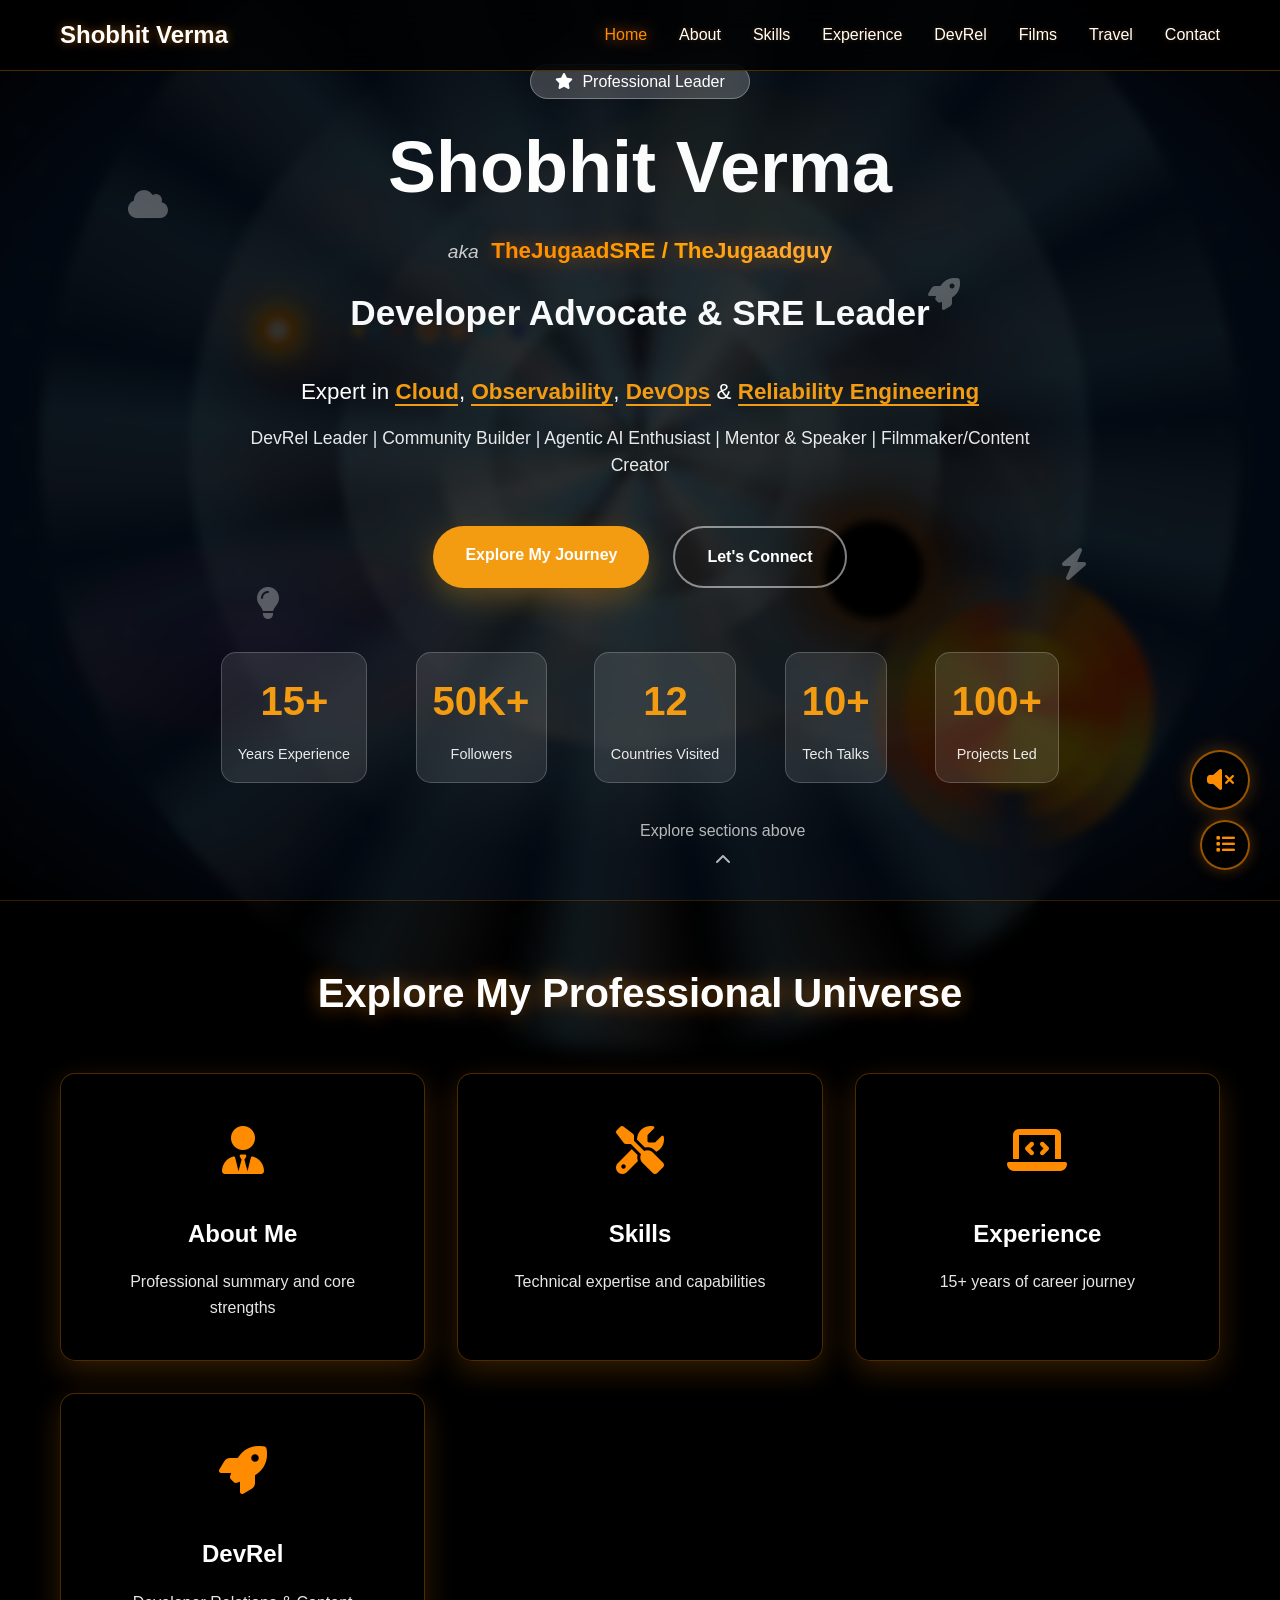
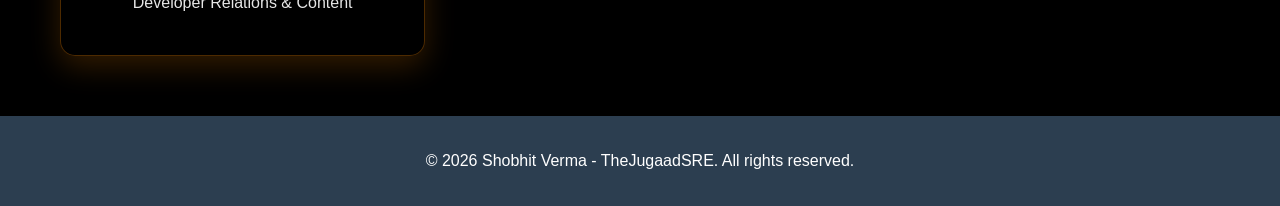
==== commit 71c121e4: "Update subtitle and headline in index.html" ====
--- a/index.html
+++ b/index.html
@@ -178,7 +178,7 @@
                 <span class="brand-aka">aka</span>
                 <span class="brand-names">TheJugaadSRE / TheJugaadguy</span>
             </div>
-            <h2 class="hero-subtitle">SRE & Infrastructure Leader</h2>
+            <h2 class="hero-subtitle">Developer Advocate & SRE Leader</h2>
             <div class="hero-headline">
                 <p class="headline-main">Expert in <span class="highlight">Cloud</span>, <span class="highlight">Observability</span>, <span class="highlight">DevOps</span> & <span class="highlight">Reliability Engineering</span></p>
                 <!-- CHANGED: GenAI Enthusiast → Agentic AI Enthusiast -->
--- a/styles.css
+++ b/styles.css
@@ -5867,290 +5867,151 @@
     }
 }
 /* ============================================
-   COMPREHENSIVE MOBILE RESPONSIVE STYLES
-   ============================================ */
+
+/* ============================================================
+   MOBILE — single clean block (replaces all previous mobile CSS)
+   Desktop styles above this line are 100% untouched.
+   ============================================================ */
+
+/* Hamburger button — hidden on desktop, shown on mobile */
+.hamburger {
+    display: none;
+    flex-direction: column;
+    gap: 5px;
+    cursor: pointer;
+    background: none;
+    border: none;
+    padding: 6px;
+    z-index: 1001;
+}
+.hamburger span {
+    width: 25px;
+    height: 2px;
+    background: #ffffff;
+    display: block;
+    border-radius: 2px;
+    transition: 0.3s;
+}
 
 @media (max-width: 768px) {
 
-    /* --- Navigation --- */
-    .navbar { padding: 0.8rem 1rem; }
-    .nav-logo h2 { font-size: 1.2rem; }
+    /* Show hamburger */
+    .hamburger { display: flex !important; }
+
+    /* Nav menu hidden by default, shown when .active */
     .nav-menu {
-        display: none;
-        flex-direction: column;
-        position: absolute;
+        display: none !important;
+        flex-direction: column !important;
+        position: fixed !important;
         top: 60px; left: 0; right: 0;
-        background: rgba(0,0,0,0.95);
-        padding: 1rem;
-        z-index: 999;
-        gap: 0.5rem;
-    }
-    .nav-menu.active { display: flex; }
-    .hamburger { display: flex; flex-direction: column; gap: 5px; cursor: pointer; }
-    .hamburger span { width: 25px; height: 2px; background: #fff; display: block; }
-
-    /* --- Hero / Home --- */
-    .hero { padding: 6rem 1rem 3rem; text-align: center; }
-    .hero h1 { font-size: 2.5rem; }
-    .hero-subtitle { font-size: 1.2rem; }
-    .headline-main { font-size: 1rem; }
-    .hero-stats { grid-template-columns: repeat(2, 1fr); gap: 1rem; }
-    .stat-number { font-size: 1.8rem; }
-    .hero-cta { flex-direction: column; align-items: center; gap: 0.8rem; }
-    .cta-primary, .cta-secondary { width: 100%; text-align: center; }
-    .floating-elements { display: none; }
-
-    /* --- Quick Nav Cards --- */
-    .nav-cards { grid-template-columns: repeat(2, 1fr); gap: 1rem; }
-    .nav-card { padding: 1rem; }
-
-    /* --- Page Headers --- */
-    .page-header h1 { font-size: 1.8rem; }
-    .page-content { padding: 5rem 1rem 2rem; }
-    .container { padding: 0 0.5rem; }
-
-    /* --- About Page --- */
-    .about-content { flex-direction: column; gap: 2rem; }
-    .about-text, .about-visual { width: 100%; }
-    .profile-card { max-width: 100%; }
-    .strengths-grid { grid-template-columns: 1fr; }
-
-    /* --- Skills Page --- */
-    .skills-grid { grid-template-columns: 1fr; }
-    .skills-summary { grid-template-columns: repeat(2, 1fr); gap: 1rem; }
-    .skill-category { padding: 1.5rem; }
-
-    /* --- Experience Page --- */
-    .timeline { padding-left: 1rem; }
-    .timeline-item { flex-direction: column; }
-    .timeline-date { min-width: unset; margin-bottom: 0.5rem; }
-    .timeline-content { padding: 1rem; }
-    .job-skills { flex-wrap: wrap; }
-    .career-summary .summary-stats { grid-template-columns: repeat(2, 1fr); }
-
-    /* --- DevRel Page --- */
-    .devrel-highlights { grid-template-columns: repeat(2, 1fr); gap: 1rem; }
-    .content-grid { grid-template-columns: 1fr; gap: 1.5rem; }
-    .content-card { padding: 1.5rem; }
-    .devrel-capabilities { grid-template-columns: 1fr; }
-    .brand-highlights { grid-template-columns: 1fr; }
-    .content-topics { grid-template-columns: 1fr; }
-    .vision-content { grid-template-columns: 1fr; }
-    .devrel-vision { padding: 2rem 1rem; }
-    .youtube-handles { flex-direction: column; align-items: center; }
-
-    /* --- Contact Page --- */
-    .contact-grid { flex-direction: column; gap: 2rem; }
-    .contact-info, .social-connect { width: 100%; }
-    .speaking-photo img { border-radius: 8px; }
-    .social-platforms { gap: 0.8rem; }
-    .social-platform { padding: 1rem; }
-    .opportunities-grid { grid-template-columns: 1fr; }
-    .response-details { flex-direction: column; gap: 1rem; }
-
-    /* --- Films Page --- */
-    .films-grid { grid-template-columns: 1fr; }
-    .impact-grid { grid-template-columns: 1fr; }
-    .film-card { padding: 1.5rem; }
-
-    /* --- Travel Page --- */
-    .travel-stats { grid-template-columns: repeat(2, 1fr); }
-    .travel-areas { grid-template-columns: 1fr; }
-    .goals-grid { grid-template-columns: 1fr; }
-    .countries-grid { grid-template-columns: repeat(2, 1fr); }
-
-    /* --- General --- */
-    .highlight-item { padding: 1rem; }
-    .highlight-number { font-size: 1.8rem; }
-    .vision-pillar { padding: 1.5rem; }
-    .opportunity-card { padding: 1.2rem; }
-}
-
-@media (max-width: 480px) {
-    .hero h1 { font-size: 2rem; }
-    .hero-stats { grid-template-columns: repeat(2, 1fr); }
-    .nav-cards { grid-template-columns: 1fr; }
-    .devrel-highlights { grid-template-columns: 1fr; }
-    .skills-summary { grid-template-columns: 1fr; }
-    .career-summary .summary-stats { grid-template-columns: 1fr; }
-    .travel-stats { grid-template-columns: 1fr; }
-    .countries-grid { grid-template-columns: repeat(2, 1fr); }
-    .content-topics { grid-template-columns: 1fr; }
-    .devrel-capabilities { grid-template-columns: 1fr; }
-    .brand-highlights { grid-template-columns: 1fr; }
-    .social-stats { flex-direction: column; align-items: center; }
-    .page-header h1 { font-size: 1.5rem; }
-    .timeline-content h3 { font-size: 1.2rem; }
-    .youtube-link { width: 100%; justify-content: center; }
-    .blog-link { width: 100%; justify-content: center; }
-    .hero-brand { flex-wrap: wrap; justify-content: center; gap: 0.3rem; }
-}
-
-/* Mobile performance - reduce heavy animations */
-@media (max-width: 768px) {
-    .cosmic-scene { opacity: 0.4; }
-    .wormhole, .blackhole-system, .nebula, .cosmic-dust { display: none; }
-    .star-field .star { animation-duration: 4s; }
-    .space-particles .particle { display: none; }
-    .comet { display: none; }
-    * { -webkit-overflow-scrolling: touch; }
-    html { scroll-behavior: smooth; }
-}
-
-/* ============================================
-   AGGRESSIVE MOBILE PERFORMANCE OPTIMIZATIONS
-   ============================================ */
-@media (max-width: 768px) {
-    /* Kill ALL cosmic background animations on mobile */
-    .solar-system,
-    .sun, .sun-core, .sun-corona,
-    .planet, .moon,
-    .asteroid-belt, .asteroid,
-    .wormhole, .wormhole-entrance, .wormhole-tunnel, .wormhole-exit, .wormhole-energy, .wormhole-donut,
-    .blackhole-system, .blackhole-center, .accretion-disk, .event-horizon, .gravitational-lensing, .hawking-radiation,
-    .nebula, .cosmic-dust,
-    .comet, .comet-tail,
+        background: rgba(0,0,0,0.98) !important;
+        padding: 1.5rem !important;
+        z-index: 1000 !important;
+        gap: 0.8rem !important;
+        border-bottom: 1px solid rgba(255,140,0,0.3);
+        max-height: calc(100vh - 60px);
+        overflow-y: auto;
+    }
+    .nav-menu.active { display: flex !important; }
+    .nav-menu a {
+        font-size: 1.1rem !important;
+        padding: 0.6rem 0 !important;
+        min-height: 44px;
+        display: flex;
+        align-items: center;
+        border-bottom: 1px solid rgba(255,255,255,0.08);
+    }
+
+    /* Kill ALL heavy cosmic animations */
+    .solar-system, .sun, .sun-core, .sun-corona,
+    .planet, .moon, .asteroid-belt, .asteroid,
+    .wormhole, .wormhole-entrance, .wormhole-tunnel,
+    .wormhole-exit, .wormhole-energy, .wormhole-donut,
+    .blackhole-system, .blackhole-center, .accretion-disk,
+    .event-horizon, .gravitational-lensing, .hawking-radiation,
+    .nebula, .cosmic-dust, .comet, .comet-tail,
     .space-particles, .particle {
+        display: none !important;
         animation: none !important;
-        display: none !important;
-    }
-
-    /* Keep stars but make them static */
+    }
     .star { animation: none !important; opacity: 0.3; }
-
-    /* Reduce deep space opacity */
-    .cosmic-scene { opacity: 0.3; }
-    .deep-space { opacity: 0.5; }
-
-    /* GPU-accelerate the page scroll container */
+    .cosmic-scene { opacity: 0.3 !important; }
+    .deep-space { opacity: 0.5 !important; animation: none !important; }
+
+    /* CRITICAL: Fix scroll — hero height:100vh + overflow:hidden locks page */
+    .hero {
+        height: auto !important;
+        min-height: 100svh !important;
+        overflow: visible !important;
+        padding: 5rem 1rem 3rem !important;
+        text-align: center;
+    }
+
+    /* Unlock body scroll */
+    html {
+        overflow-x: hidden !important;
+        overflow-y: auto !important;
+    }
     body {
-        -webkit-overflow-scrolling: touch;
-        overflow-x: hidden;
-    }
-
-    /* Disable all fadeInUp animations on mobile - just show content */
-    [style*="animation"] { animation: none !important; opacity: 1 !important; }
-
-    /* Reduce page-level animations */
+        overflow-x: hidden !important;
+        overflow-y: auto !important;
+        overscroll-behavior-y: auto !important;
+        -webkit-overflow-scrolling: touch !important;
+        height: auto !important;
+        min-height: 100vh;
+    }
+
+    /* Show all content immediately — no entry animations blocking render */
     .hero-content, .about-content, .timeline-item,
-    .content-card, .skill-category, .vision-pillar {
+    .content-card, .skill-category, .vision-pillar,
+    .strength-item, .summary-stat, .timeline-item {
         animation: none !important;
         opacity: 1 !important;
         transform: none !important;
-    }
-}
-
-/* ============================================
-   MOBILE FIXES - Added June 2026
-   Desktop untouched. Mobile only.
-   ============================================ */
-
-/* ============================================
-   MOBILE FIXES - Added June 2026
-   Desktop untouched. Mobile only.
-   ============================================ */
-
-/* 1. Hide solar system on mobile - it's the biggest perf killer */
-@media (max-width: 768px) {
-    .solar-system { display: none !important; }
-
-    /* 2. Reduce cosmic scene opacity so text stays readable */
-    .cosmic-scene { opacity: 0.25 !important; }
-
-    /* 3. CRITICAL: Hero height fix — 100vh locks the page on mobile,
-       nothing below hero is scrollable. Change to min-height. */
-    .hero {
-        height: auto !important;
-        min-height: 100vh !important;
-        overflow: visible !important;
-    }
-
-    /* 4. Fix navbar - hamburger was defined but hamburger display wasn't set on desktop */
-    .hamburger { display: none; }
-}
-@media (max-width: 768px) {
-    .hamburger { display: flex !important; }
-}
-
-/* 4. Fix hero stats - was 4 columns on small screens, now wraps to 2x2 */
-@media (max-width: 600px) {
+        transition: none !important;
+    }
+
+    /* Layout fixes */
+    .container { padding: 0 1rem; }
+    .page-content { padding: 5rem 1rem 2rem; }
+    .page-header h1 { font-size: 1.8rem; }
+    .hero h1 { font-size: 2.2rem; }
+    .hero-subtitle { font-size: 1.1rem; }
     .hero-stats {
         display: grid !important;
         grid-template-columns: 1fr 1fr !important;
         gap: 0.8rem !important;
     }
-    .stat {
-        padding: 0.8rem !important;
-        text-align: center;
-    }
-    .stat-number { font-size: 1.6rem !important; }
-    .stat-label { font-size: 0.7rem !important; }
-}
-
-/* 5. Fix timeline on mobile - date and content were overflowing */
-@media (max-width: 768px) {
-    .timeline-item {
-        flex-direction: column !important;
-        gap: 0.5rem;
-    }
-    .timeline-date {
-        flex-direction: row !important;
-        gap: 0.8rem;
-        align-items: center;
-    }
-    .tech-tags {
-        flex-wrap: wrap !important;
-        gap: 0.4rem !important;
-    }
-    .tag {
-        font-size: 0.72rem !important;
-        padding: 3px 8px !important;
-    }
-}
-
-/* 6. Fix touch targets - buttons too small on mobile */
-@media (max-width: 768px) {
-    .cta-primary, .cta-secondary {
-        padding: 0.9rem 1.5rem !important;
-        font-size: 1rem !important;
-        min-height: 48px;
-    }
-    .nav-menu a {
-        padding: 0.6rem 0 !important;
-        font-size: 1rem !important;
-        min-height: 44px;
-        display: flex;
-        align-items: center;
-    }
-}
-
-/* 7. Fix films page embed on mobile */
-@media (max-width: 768px) {
-    .film-embed { margin-bottom: 1rem; }
-    .films-stats-row {
-        flex-wrap: wrap;
-        gap: 1rem;
-        justify-content: center;
-    }
-    .film-stat { min-width: 80px; }
-    .laurels-grid { flex-direction: column; }
-    .film-showcase-card { padding: 1rem !important; }
-}
-
-/* 8. Fix about page creative grid on mobile */
-@media (max-width: 600px) {
-    div[style*="grid-template-columns: 1fr 1fr"] {
-        grid-template-columns: 1fr !important;
-    }
-}
-
-/* 9. Respect system reduced motion preference */
+    .hero-cta { flex-direction: column; align-items: center; gap: 0.8rem; }
+    .cta-primary, .cta-secondary { width: 100%; text-align: center; min-height: 48px; }
+    .floating-elements { display: none; }
+    .nav-cards { grid-template-columns: repeat(2, 1fr); gap: 1rem; }
+    .about-content { flex-direction: column; gap: 2rem; }
+    .about-text, .about-visual { width: 100%; }
+    .strengths-grid { grid-template-columns: 1fr; }
+    .timeline-item { flex-direction: column; }
+    .timeline-date { min-width: unset; margin-bottom: 0.5rem; }
+    .tech-tags { flex-wrap: wrap !important; }
+    .tag { font-size: 0.72rem !important; padding: 3px 8px !important; }
+    .devrel-highlights { grid-template-columns: repeat(2, 1fr); }
+    .content-grid { grid-template-columns: 1fr; }
+    .vision-content { grid-template-columns: 1fr; }
+    .contact-grid { flex-direction: column; }
+    .opportunities-grid { grid-template-columns: 1fr; }
+    .response-details { flex-direction: column; }
+    .films-two-col { grid-template-columns: 1fr !important; }
+    .skills-grid { grid-template-columns: 1fr; }
+    .impact-grid { grid-template-columns: 1fr; }
+}
+
+@media (max-width: 480px) {
+    .hero h1 { font-size: 1.9rem; }
+    .nav-cards { grid-template-columns: 1fr; }
+    .devrel-highlights { grid-template-columns: 1fr; }
+    .hero-brand { flex-wrap: wrap; justify-content: center; }
+    .page-header h1 { font-size: 1.5rem; }
+}
+
 @media (prefers-reduced-motion: reduce) {
-    .solar-system, .wormhole, .blackhole-system,
-    .nebula, .cosmic-dust, .comet, .particle,
-    .planet, .sun, .asteroid-belt {
-        animation: none !important;
-        display: none !important;
-    }
-    .star { animation: none !important; }
-}
+    *, *::before, *::after { animation: none !important; transition: none !important; }
+}
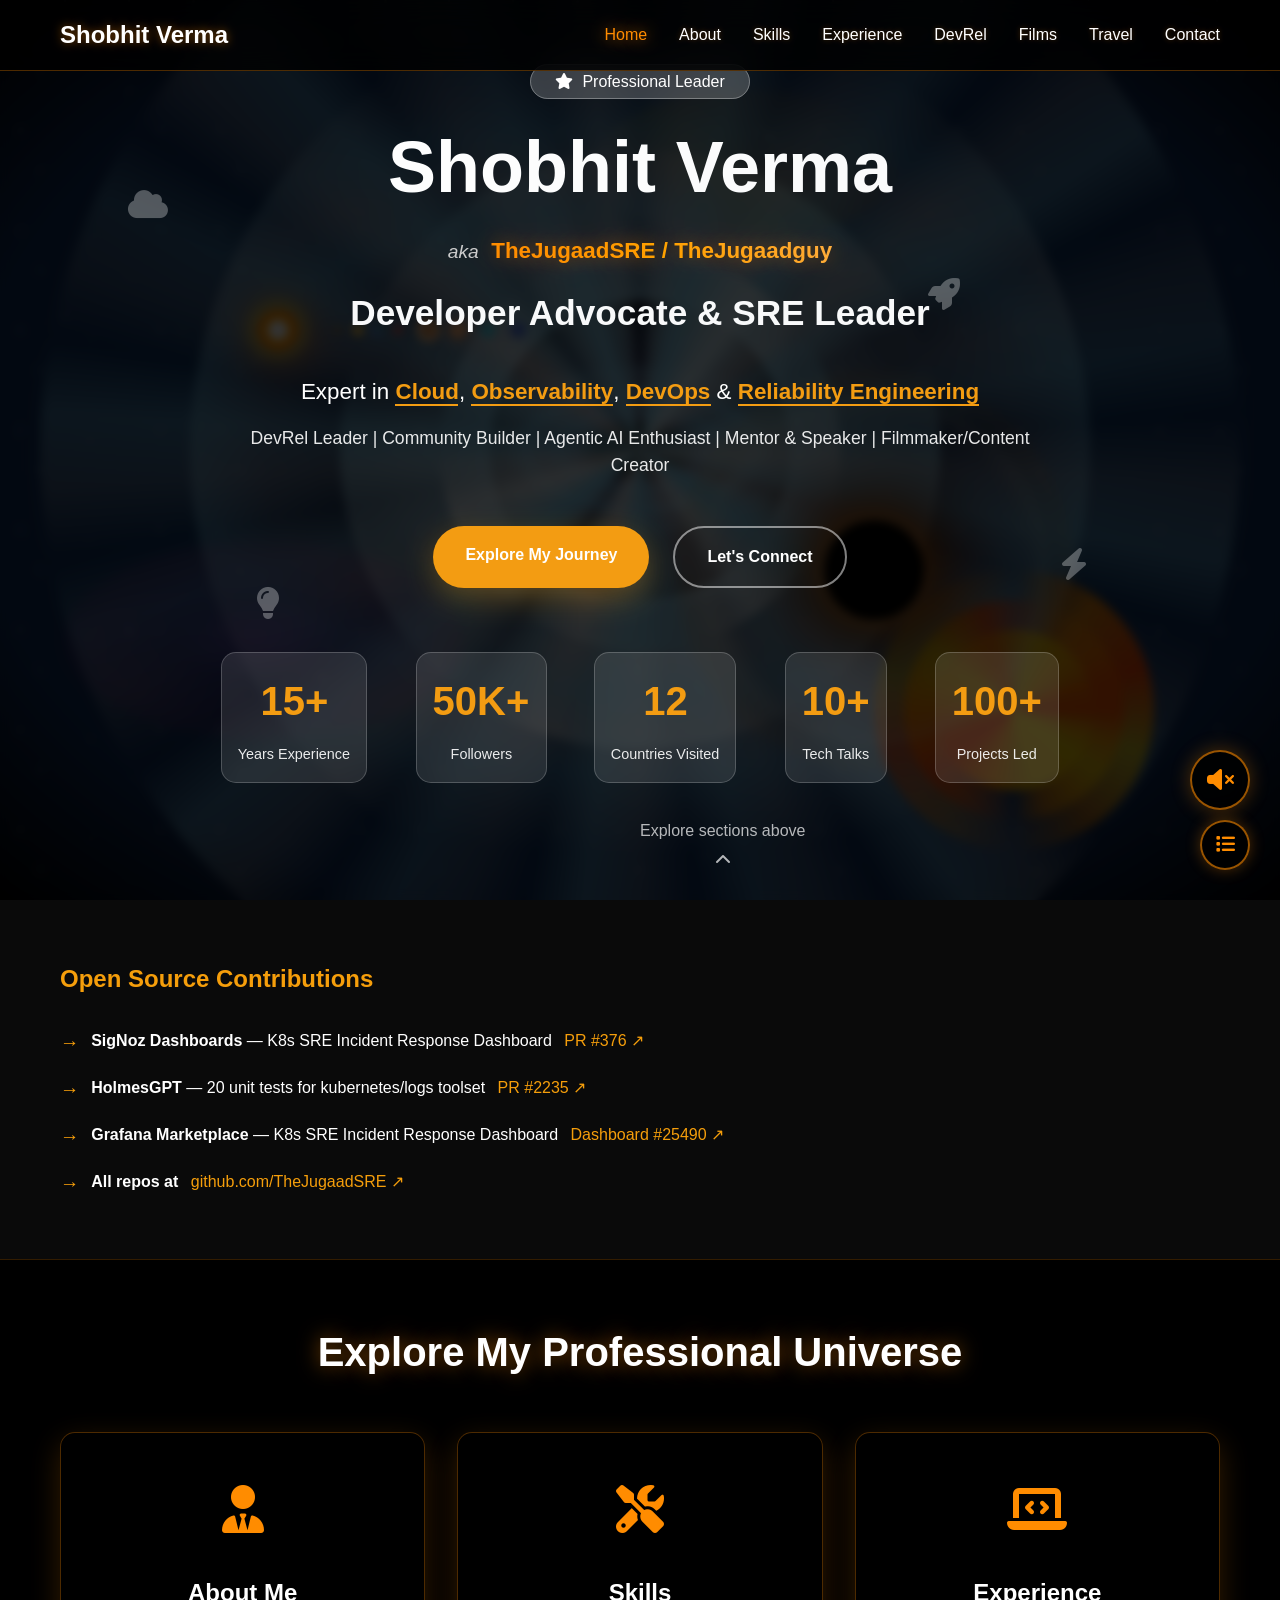
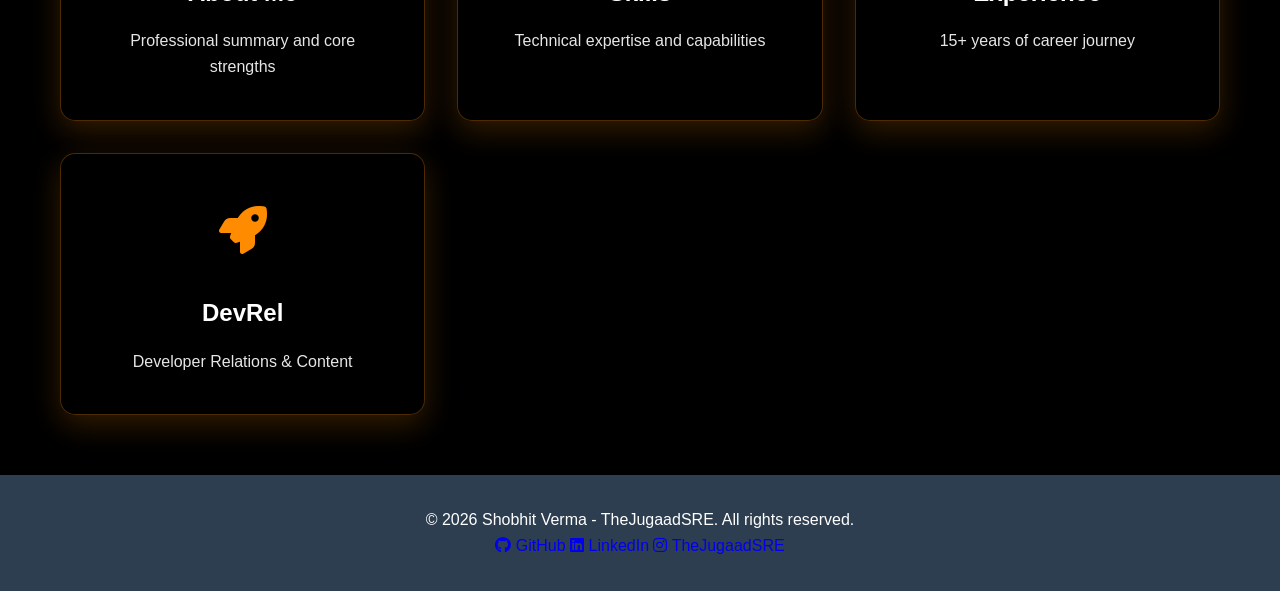
==== commit f5699054: "feat: add GitHub links and open source contributions section" ====
--- a/index.html
+++ b/index.html
@@ -230,7 +230,42 @@
             <div class="float-item" data-speed="2.5"><i class="fas fa-lightbulb"></i></div>
         </div>
     </section>
-
+    <!-- Open Source Contributions -->
+    <section class="opensource" style="padding:60px 0; background:#0a0a0a;">
+        <div class="container">
+            <h2 style="color:#f59e0b; margin-bottom:30px;">Open Source Contributions</h2>
+            <div style="display:flex; flex-direction:column; gap:16px;">
+                <div style="display:flex; gap:12px; align-items:flex-start;">
+                    <span style="color:#f59e0b; font-size:1.2rem;">→</span>
+                    <div>
+                        <strong style="color:#fff;">SigNoz Dashboards</strong> — K8s SRE Incident Response Dashboard
+                        <a href="https://github.com/SigNoz/dashboards/pull/376" target="_blank" style="color:#f59e0b; margin-left:8px;">PR #376 ↗</a>
+                    </div>
+                </div>
+                <div style="display:flex; gap:12px; align-items:flex-start;">
+                    <span style="color:#f59e0b; font-size:1.2rem;">→</span>
+                    <div>
+                        <strong style="color:#fff;">HolmesGPT</strong> — 20 unit tests for kubernetes/logs toolset
+                        <a href="https://github.com/HolmesGPT/holmesgpt/pull/2235" target="_blank" style="color:#f59e0b; margin-left:8px;">PR #2235 ↗</a>
+                    </div>
+                </div>
+                <div style="display:flex; gap:12px; align-items:flex-start;">
+                    <span style="color:#f59e0b; font-size:1.2rem;">→</span>
+                    <div>
+                        <strong style="color:#fff;">Grafana Marketplace</strong> — K8s SRE Incident Response Dashboard
+                        <a href="https://grafana.com/grafana/dashboards/25490" target="_blank" style="color:#f59e0b; margin-left:8px;">Dashboard #25490 ↗</a>
+                    </div>
+                </div>
+                <div style="display:flex; gap:12px; align-items:flex-start;">
+                    <span style="color:#f59e0b; font-size:1.2rem;">→</span>
+                    <div>
+                        <strong style="color:#fff;">All repos at</strong>
+                        <a href="https://github.com/TheJugaadSRE" target="_blank" style="color:#f59e0b; margin-left:8px;">github.com/TheJugaadSRE ↗</a>
+                    </div>
+                </div>
+            </div>
+        </div>
+    </section>
     <!-- Quick Navigation Cards -->
     <section class="quick-nav">
         <div class="container">
@@ -260,6 +295,11 @@
     <footer class="footer">
         <div class="container">
             <p>&copy; 2026 Shobhit Verma - TheJugaadSRE. All rights reserved.</p>
+            <div class="footer-social">
+                <a href="https://github.com/TheJugaadSRE" target="_blank" title="GitHub"><i class="fab fa-github"></i> GitHub</a>
+                <a href="https://linkedin.com/in/vershobhit" target="_blank" title="LinkedIn"><i class="fab fa-linkedin"></i> LinkedIn</a>
+                <a href="https://instagram.com/thejugaadsre" target="_blank" title="Instagram"><i class="fab fa-instagram"></i> TheJugaadSRE</a>
+            </div>
         </div>
     </footer>
 
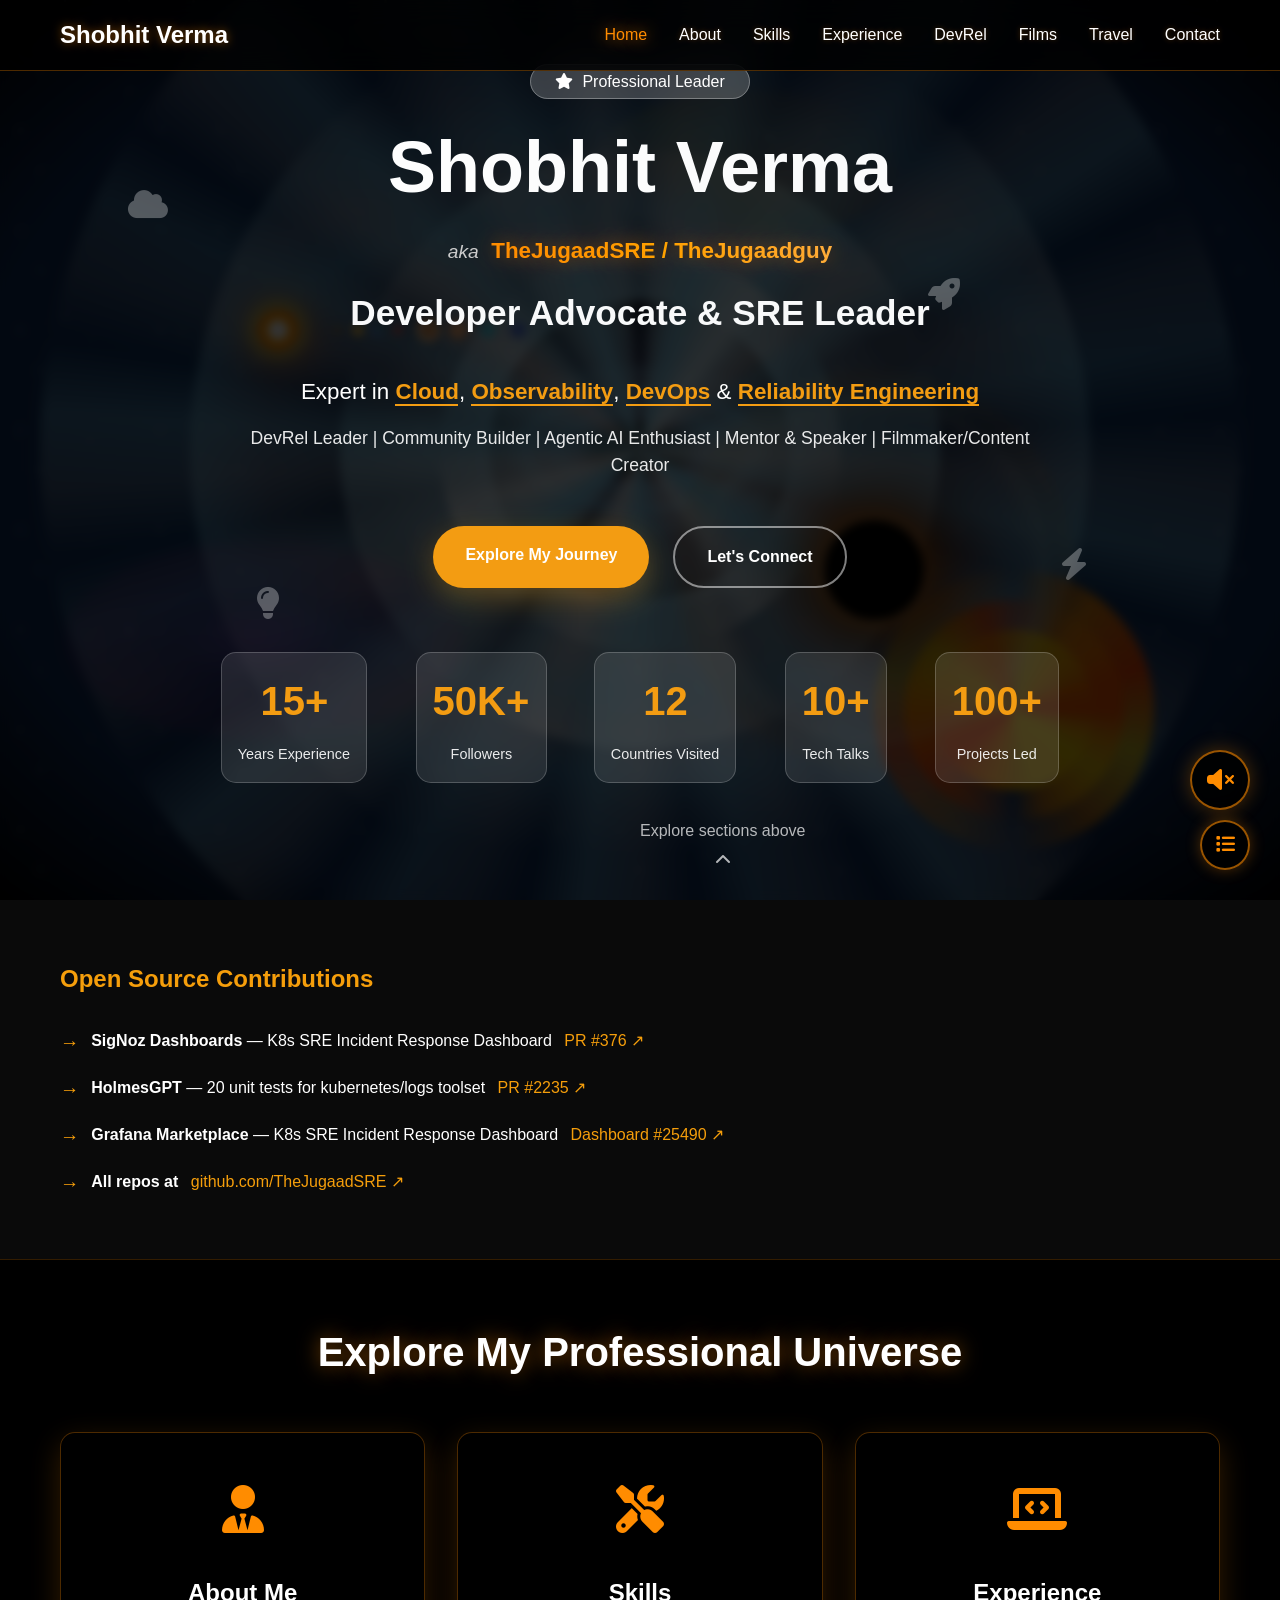
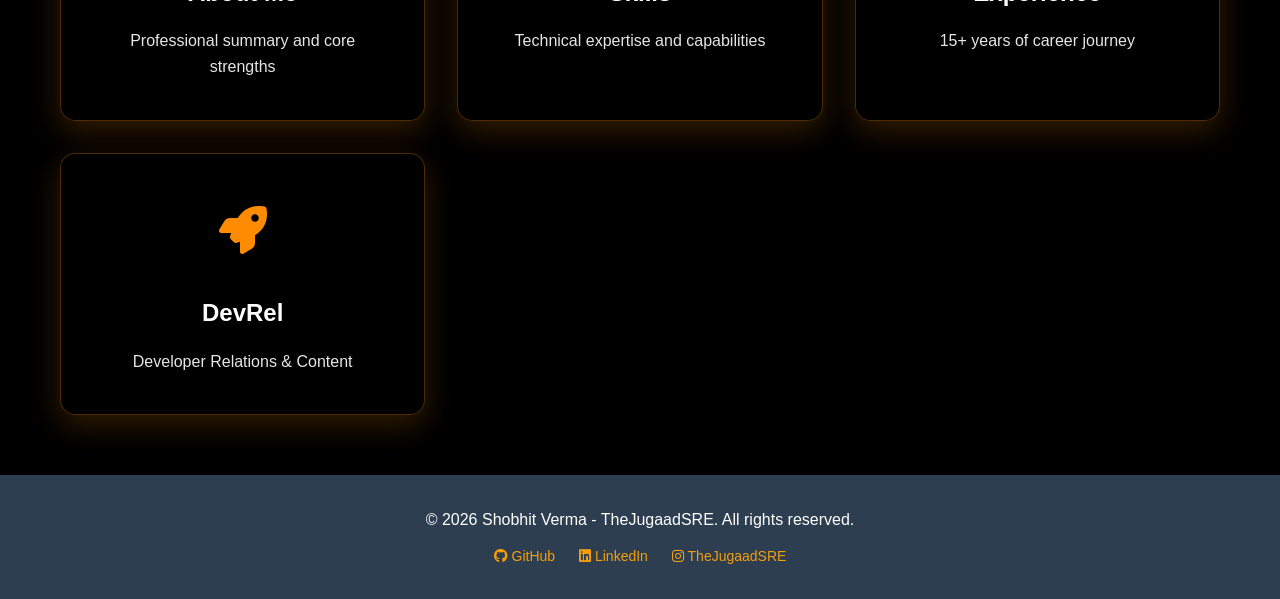
==== commit ca0b77e7: "fix: footer links gold color" ====
--- a/index.html
+++ b/index.html
@@ -295,10 +295,10 @@
     <footer class="footer">
         <div class="container">
             <p>&copy; 2026 Shobhit Verma - TheJugaadSRE. All rights reserved.</p>
-            <div class="footer-social">
-                <a href="https://github.com/TheJugaadSRE" target="_blank" title="GitHub"><i class="fab fa-github"></i> GitHub</a>
-                <a href="https://linkedin.com/in/vershobhit" target="_blank" title="LinkedIn"><i class="fab fa-linkedin"></i> LinkedIn</a>
-                <a href="https://instagram.com/thejugaadsre" target="_blank" title="Instagram"><i class="fab fa-instagram"></i> TheJugaadSRE</a>
+            <div style="margin-top:12px; display:flex; justify-content:center; gap:24px;">
+                <a href="https://github.com/TheJugaadSRE" target="_blank" style="color:#f59e0b; text-decoration:none; font-size:14px;"><i class="fab fa-github"></i> GitHub</a>
+                <a href="https://linkedin.com/in/vershobhit" target="_blank" style="color:#f59e0b; text-decoration:none; font-size:14px;"><i class="fab fa-linkedin"></i> LinkedIn</a>
+                <a href="https://instagram.com/thejugaadsre" target="_blank" style="color:#f59e0b; text-decoration:none; font-size:14px;"><i class="fab fa-instagram"></i> TheJugaadSRE</a>
             </div>
         </div>
     </footer>
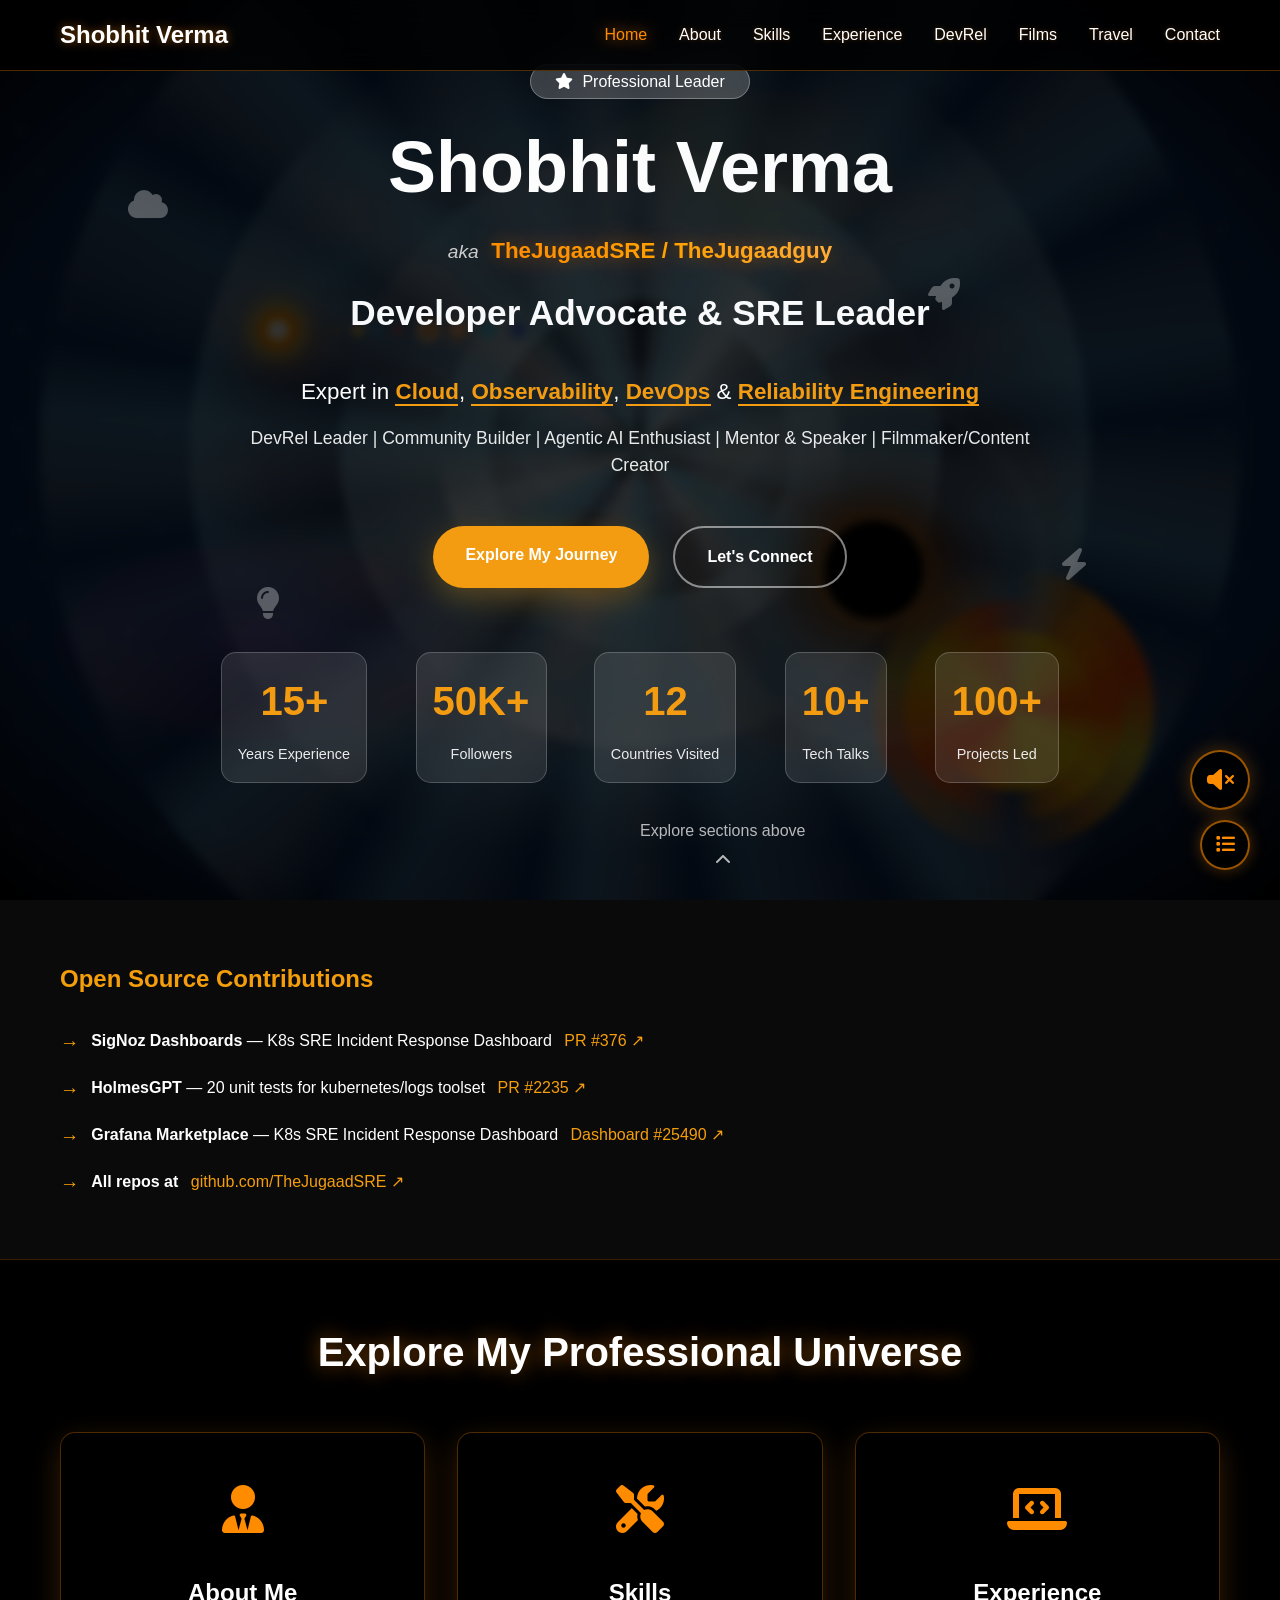
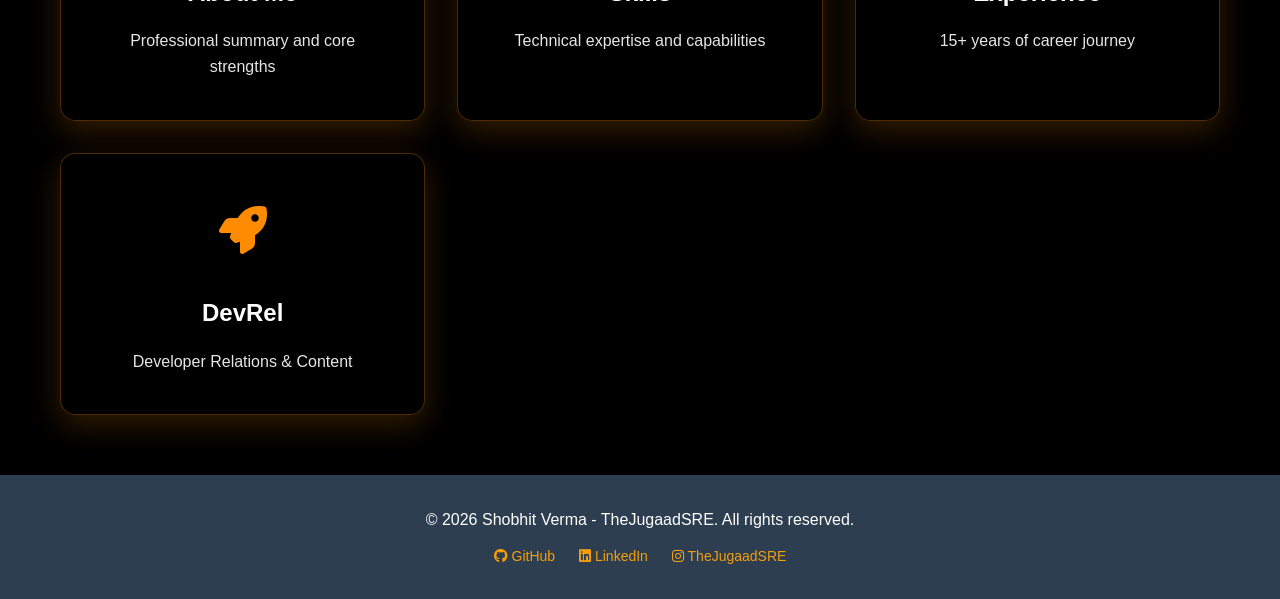
==== commit 462e9ba1: "fix: update LinkedIn URL to thejugaadsre" ====
--- a/index.html
+++ b/index.html
@@ -297,7 +297,7 @@
             <p>&copy; 2026 Shobhit Verma - TheJugaadSRE. All rights reserved.</p>
             <div style="margin-top:12px; display:flex; justify-content:center; gap:24px;">
                 <a href="https://github.com/TheJugaadSRE" target="_blank" style="color:#f59e0b; text-decoration:none; font-size:14px;"><i class="fab fa-github"></i> GitHub</a>
-                <a href="https://linkedin.com/in/vershobhit" target="_blank" style="color:#f59e0b; text-decoration:none; font-size:14px;"><i class="fab fa-linkedin"></i> LinkedIn</a>
+                <a href="https://linkedin.com/in/thejugaadsre" target="_blank" style="color:#f59e0b; text-decoration:none; font-size:14px;"><i class="fab fa-linkedin"></i> LinkedIn</a>
                 <a href="https://instagram.com/thejugaadsre" target="_blank" style="color:#f59e0b; text-decoration:none; font-size:14px;"><i class="fab fa-instagram"></i> TheJugaadSRE</a>
             </div>
         </div>
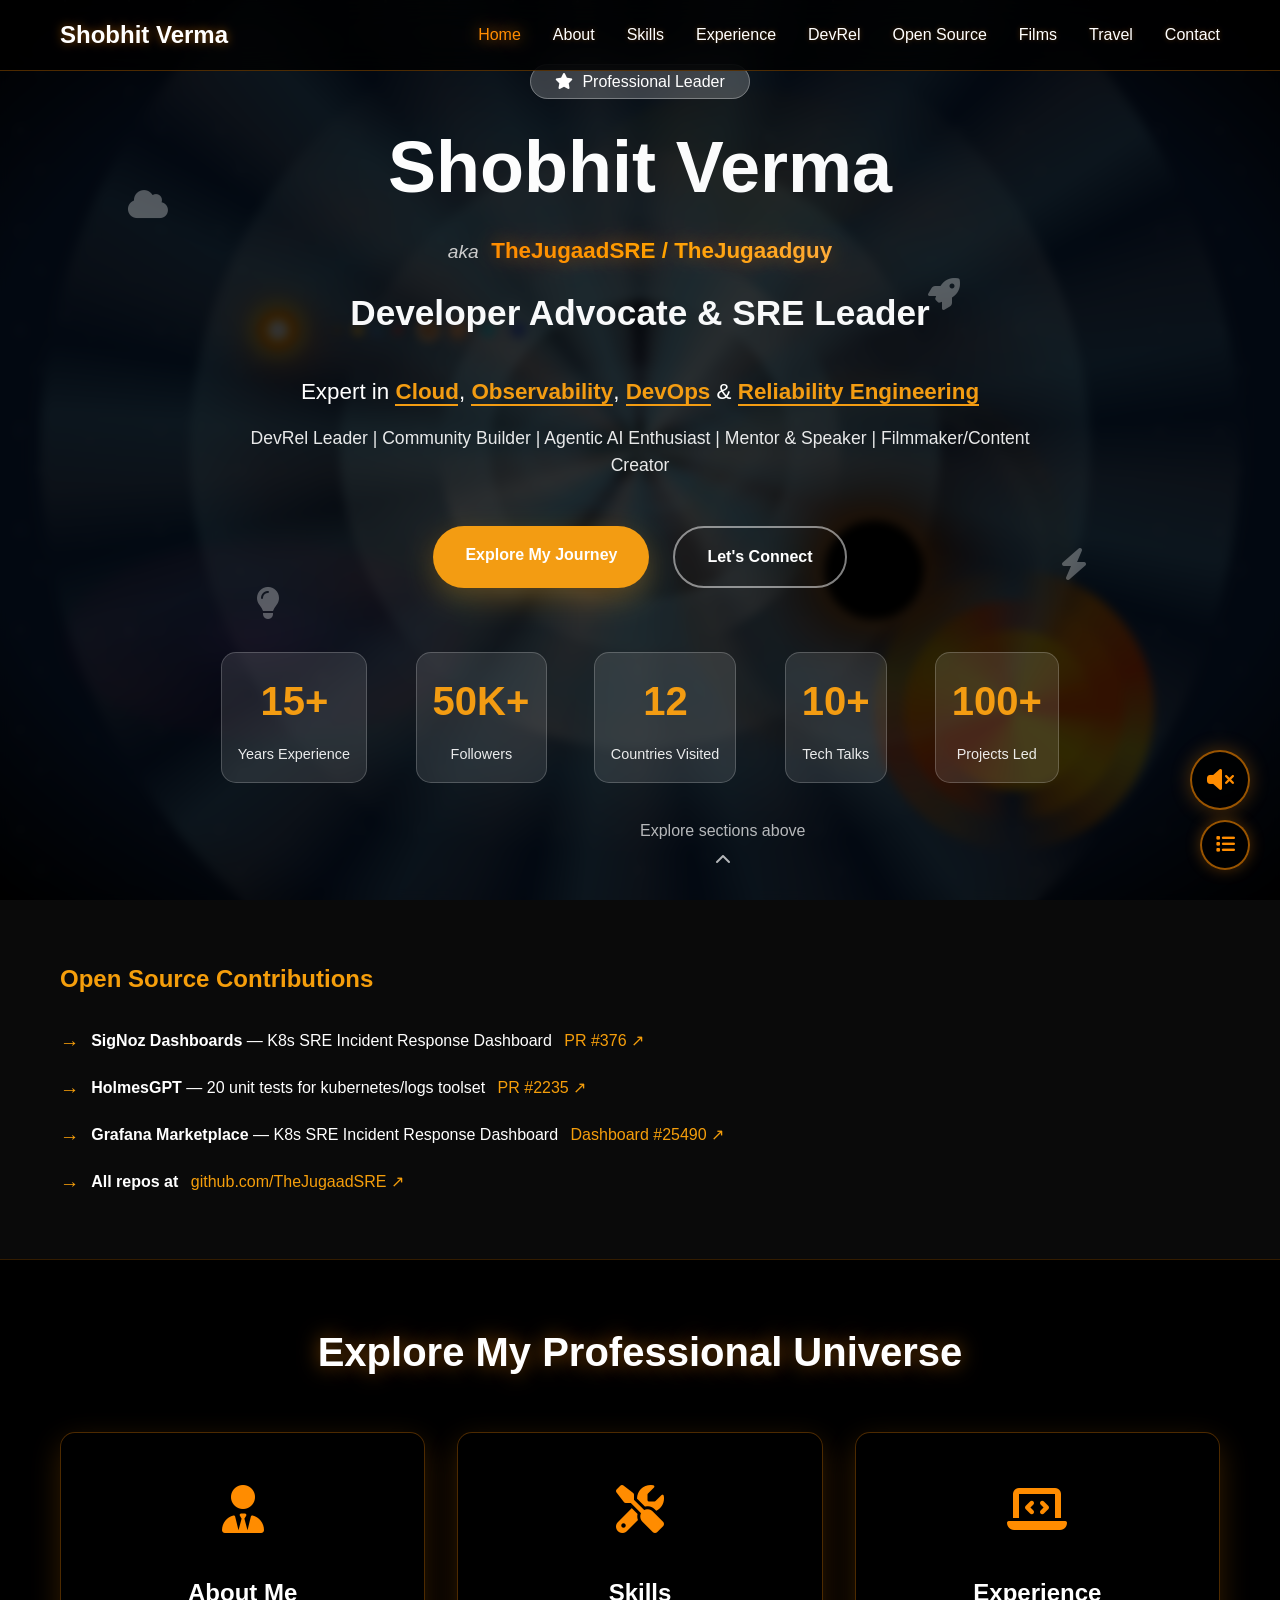
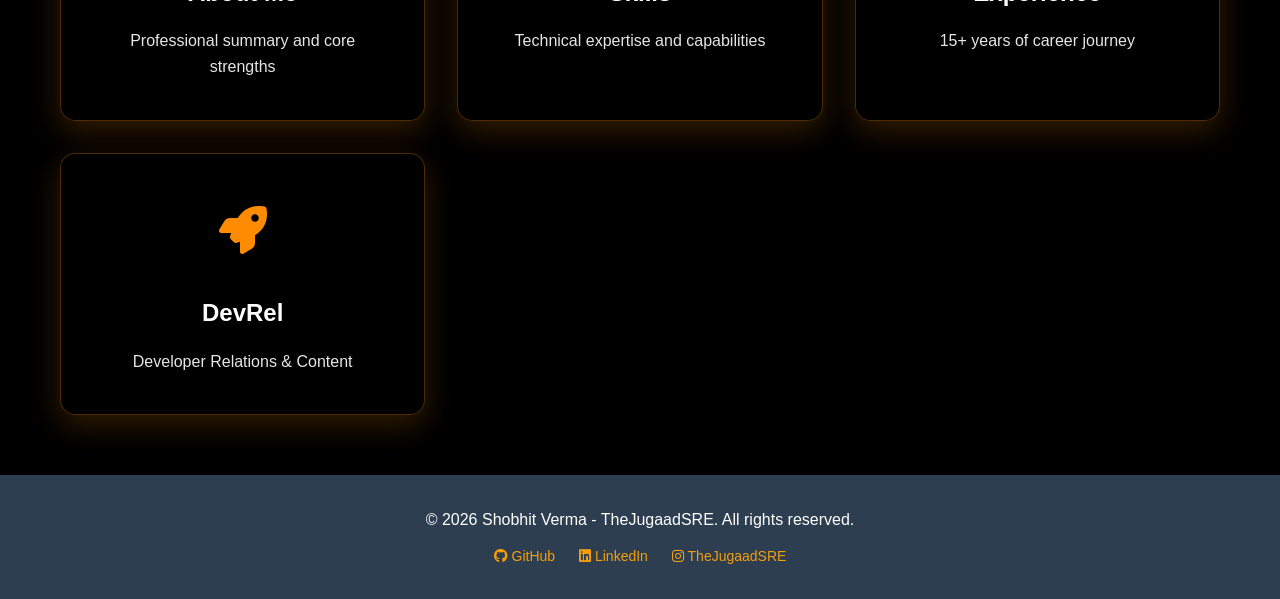
==== commit db97f076: "feat: add Open Source nav link" ====
--- a/index.html
+++ b/index.html
@@ -155,6 +155,7 @@
                 <li><a href="skills.html">Skills</a></li>
                 <li><a href="experience.html">Experience</a></li>
                 <li><a href="devrel.html">DevRel</a></li>
+                <li><a href="#opensource">Open Source</a></li>
                 <li><a href="films.html">Films</a></li>
                 <li><a href="travel.html">Travel</a></li>
                 <li><a href="contact.html">Contact</a></li>
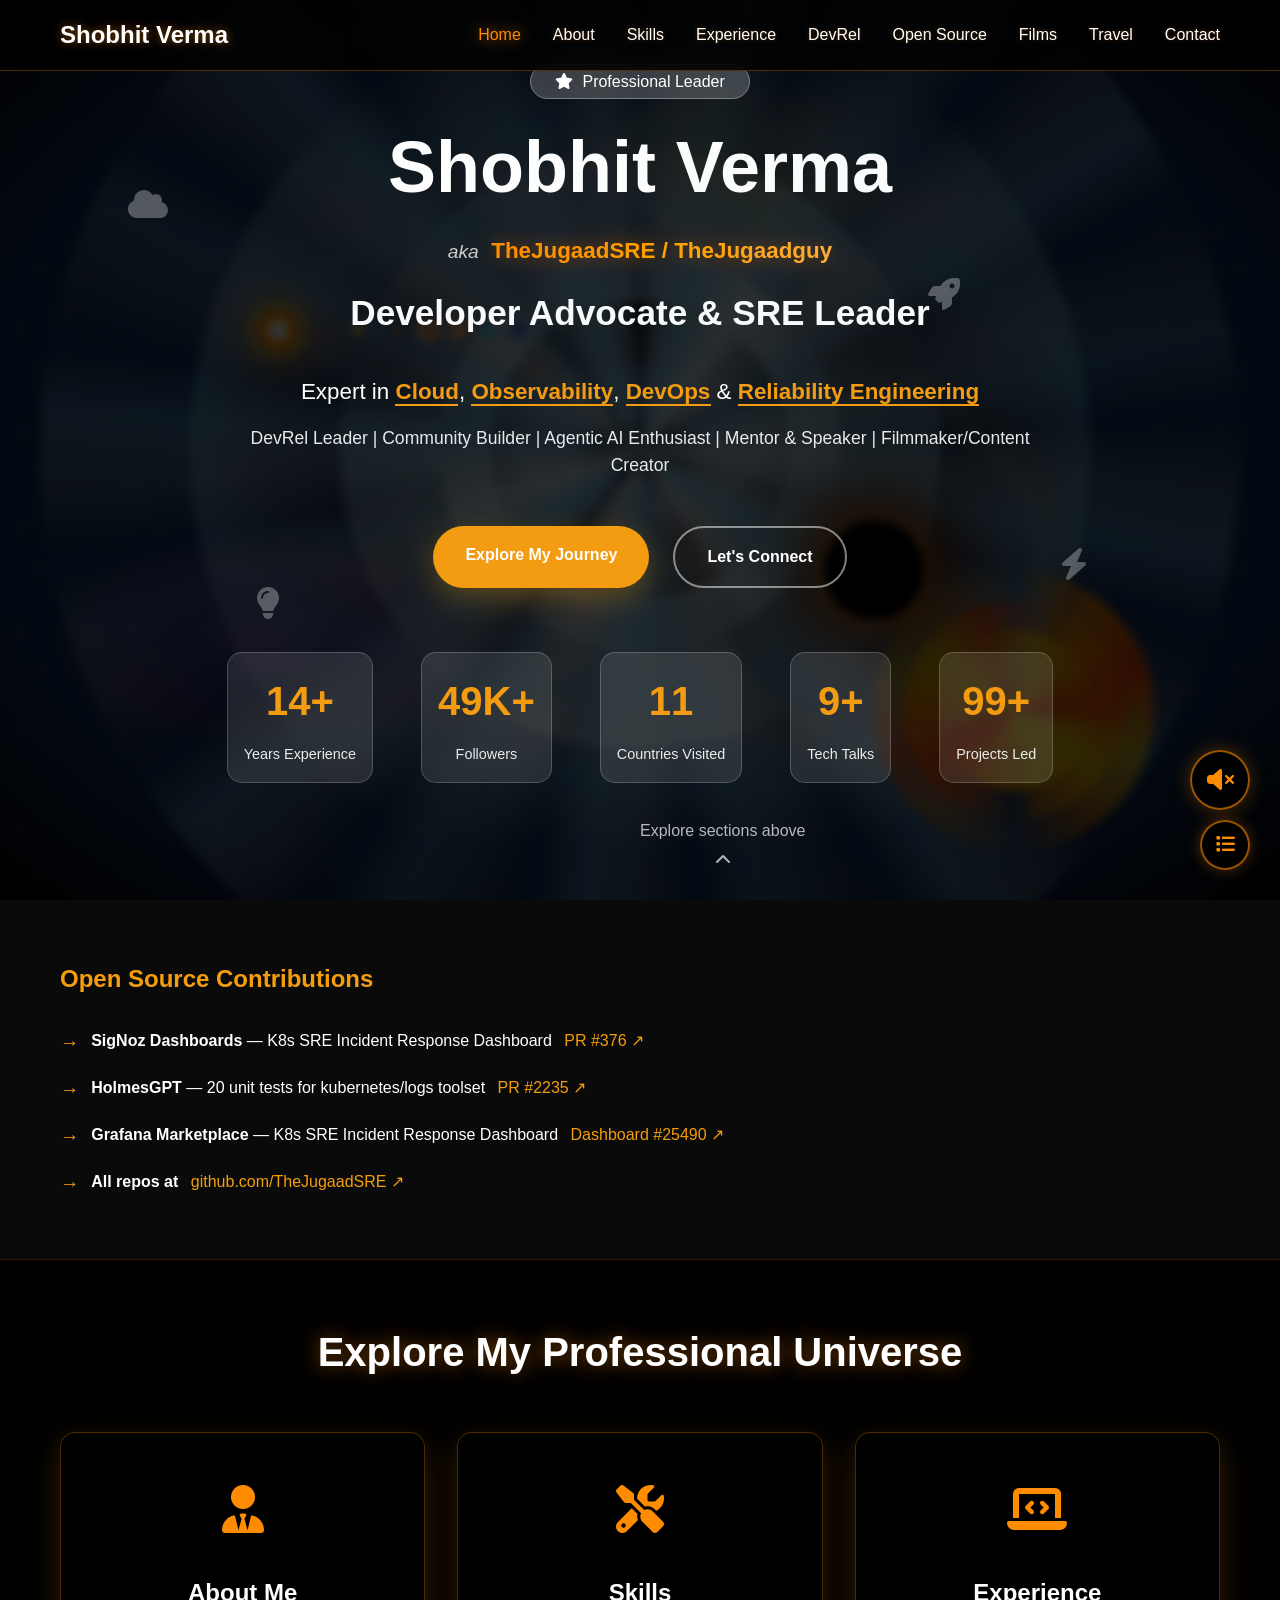
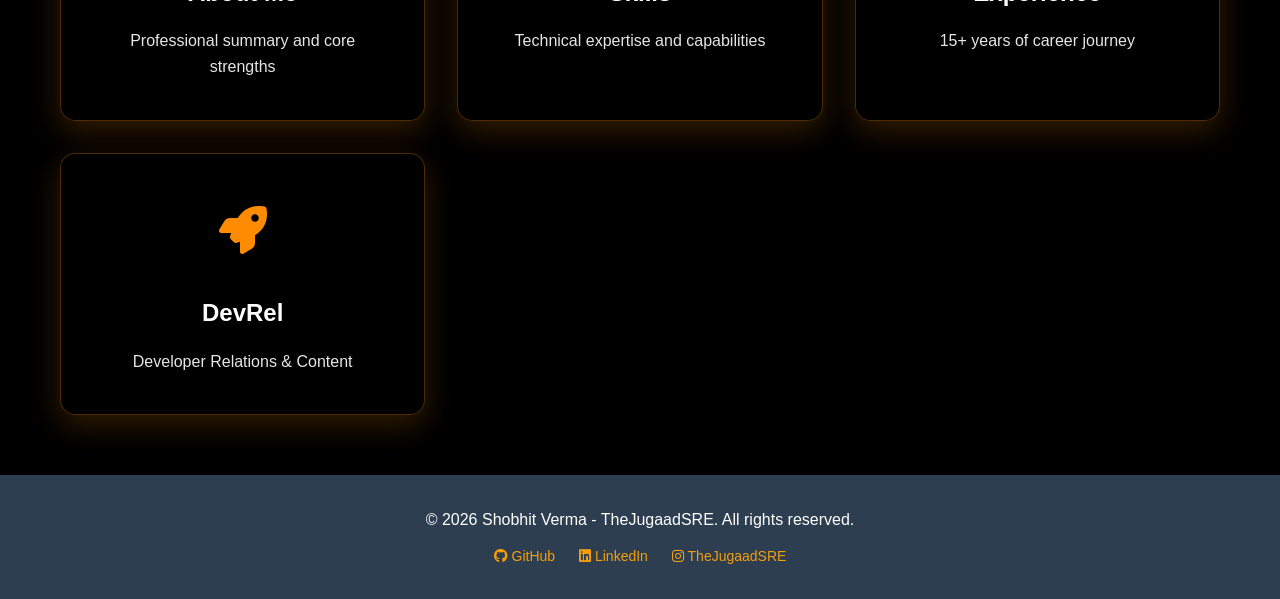
==== commit 2993c100: "fix: add id to opensource section for nav anchor" ====
--- a/index.html
+++ b/index.html
@@ -232,7 +232,7 @@
         </div>
     </section>
     <!-- Open Source Contributions -->
-    <section class="opensource" style="padding:60px 0; background:#0a0a0a;">
+    <section class="opensource" id="opensource" style="padding:60px 0; background:#0a0a0a;">
         <div class="container">
             <h2 style="color:#f59e0b; margin-bottom:30px;">Open Source Contributions</h2>
             <div style="display:flex; flex-direction:column; gap:16px;">
